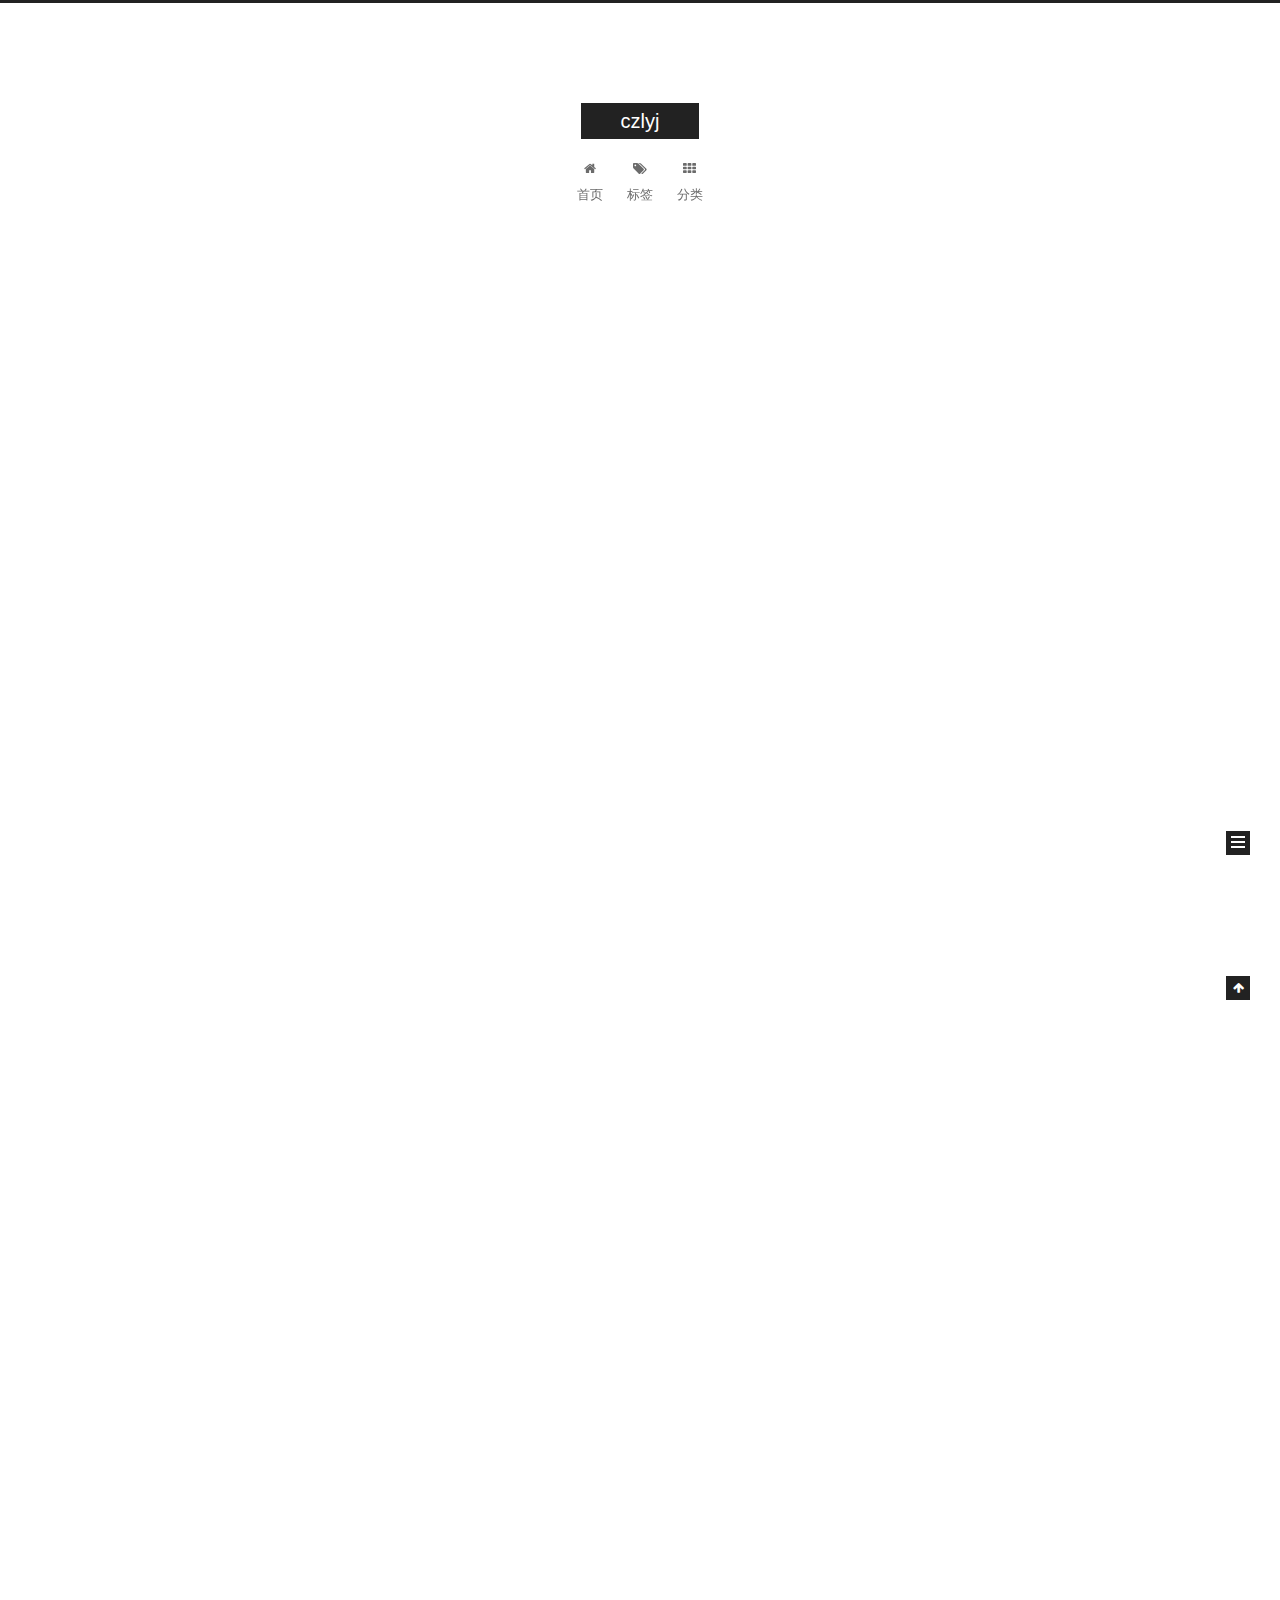
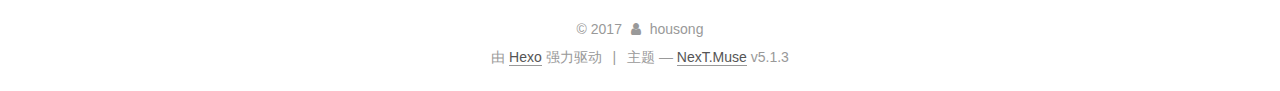
==== index.html @ 26281add "update" ====
<!DOCTYPE html>



  


<html class="theme-next muse use-motion" lang="zh-Hans">
<head>
  <meta charset="UTF-8"/>
<meta http-equiv="X-UA-Compatible" content="IE=edge" />
<meta name="viewport" content="width=device-width, initial-scale=1, maximum-scale=1"/>
<meta name="theme-color" content="#222">









<meta http-equiv="Cache-Control" content="no-transform" />
<meta http-equiv="Cache-Control" content="no-siteapp" />
















  
  
  <link href="/lib/fancybox/source/jquery.fancybox.css?v=2.1.5" rel="stylesheet" type="text/css" />







<link href="/lib/font-awesome/css/font-awesome.min.css?v=4.6.2" rel="stylesheet" type="text/css" />

<link href="/css/main.css?v=5.1.3" rel="stylesheet" type="text/css" />


  <link rel="apple-touch-icon" sizes="180x180" href="/images/apple-touch-icon-next.png?v=5.1.3">


  <link rel="icon" type="image/png" sizes="32x32" href="/images/favicon-32x32-next.png?v=5.1.3">


  <link rel="icon" type="image/png" sizes="16x16" href="/images/favicon-16x16-next.png?v=5.1.3">


  <link rel="mask-icon" href="/images/logo.svg?v=5.1.3" color="#222">





  <meta name="keywords" content="Hexo, NexT" />










<meta property="og:type" content="website">
<meta property="og:title" content="czlyj">
<meta property="og:url" content="http://yoursite.com/index.html">
<meta property="og:site_name" content="czlyj">
<meta property="og:locale" content="zh-Hans">
<meta name="twitter:card" content="summary">
<meta name="twitter:title" content="czlyj">



<script type="text/javascript" id="hexo.configurations">
  var NexT = window.NexT || {};
  var CONFIG = {
    root: '/',
    scheme: 'Muse',
    version: '5.1.3',
    sidebar: {"position":"left","display":"always","offset":12,"b2t":false,"scrollpercent":false,"onmobile":false},
    fancybox: true,
    tabs: true,
    motion: {"enable":true,"async":false,"transition":{"post_block":"fadeIn","post_header":"slideDownIn","post_body":"slideDownIn","coll_header":"slideLeftIn","sidebar":"slideUpIn"}},
    duoshuo: {
      userId: '0',
      author: '博主'
    },
    algolia: {
      applicationID: '',
      apiKey: '',
      indexName: '',
      hits: {"per_page":10},
      labels: {"input_placeholder":"Search for Posts","hits_empty":"We didn't find any results for the search: ${query}","hits_stats":"${hits} results found in ${time} ms"}
    }
  };
</script>



  <link rel="canonical" href="http://yoursite.com/"/>





  <title>czlyj</title>
  








</head>

<body itemscope itemtype="http://schema.org/WebPage" lang="zh-Hans">

  
  
    
  

  <div class="container sidebar-position-left 
  page-home">
    <div class="headband"></div>

    <header id="header" class="header" itemscope itemtype="http://schema.org/WPHeader">
      <div class="header-inner"><div class="site-brand-wrapper">
  <div class="site-meta ">
    

    <div class="custom-logo-site-title">
      <a href="/"  class="brand" rel="start">
        <span class="logo-line-before"><i></i></span>
        <span class="site-title">czlyj</span>
        <span class="logo-line-after"><i></i></span>
      </a>
    </div>
      
        <p class="site-subtitle"></p>
      
  </div>

  <div class="site-nav-toggle">
    <button>
      <span class="btn-bar"></span>
      <span class="btn-bar"></span>
      <span class="btn-bar"></span>
    </button>
  </div>
</div>

<nav class="site-nav">
  

  
    <ul id="menu" class="menu">
      
        
        <li class="menu-item menu-item-home">
          <a href="/" rel="section">
            
              <i class="menu-item-icon fa fa-fw fa-home"></i> <br />
            
            首页
          </a>
        </li>
      
        
        <li class="menu-item menu-item-tags">
          <a href="/tags/" rel="section">
            
              <i class="menu-item-icon fa fa-fw fa-tags"></i> <br />
            
            标签
          </a>
        </li>
      
        
        <li class="menu-item menu-item-categories">
          <a href="/categories/" rel="section">
            
              <i class="menu-item-icon fa fa-fw fa-th"></i> <br />
            
            分类
          </a>
        </li>
      

      
    </ul>
  

  
</nav>



 </div>
    </header>

    <main id="main" class="main">
      <div class="main-inner">
        <div class="content-wrap">
          <div id="content" class="content">
            
  <section id="posts" class="posts-expand">
    
      

  

  
  
  

  <article class="post post-type-normal" itemscope itemtype="http://schema.org/Article">
  
  
  
  <div class="post-block">
    <link itemprop="mainEntityOfPage" href="http://yoursite.com/2017/10/10/处女之作/">

    <span hidden itemprop="author" itemscope itemtype="http://schema.org/Person">
      <meta itemprop="name" content="housong">
      <meta itemprop="description" content="">
      <meta itemprop="image" content="http://img.taopic.com/uploads/allimg/120727/201995-120HG1030762.jpg">
    </span>

    <span hidden itemprop="publisher" itemscope itemtype="http://schema.org/Organization">
      <meta itemprop="name" content="czlyj">
    </span>

    
      <header class="post-header">

        
        
          <h1 class="post-title" itemprop="name headline">
                
                <a class="post-title-link" href="/2017/10/10/处女之作/" itemprop="url">处女之作</a></h1>
        

        <div class="post-meta">
          <span class="post-time">
            
              <span class="post-meta-item-icon">
                <i class="fa fa-calendar-o"></i>
              </span>
              
                <span class="post-meta-item-text">发表于</span>
              
              <time title="创建于" itemprop="dateCreated datePublished" datetime="2017-10-10T10:57:08+08:00">
                2017-10-10
              </time>
            

            

            
          </span>

          

          
            
          

          
          

          

          

          

        </div>
      </header>
    

    
    
    
    <div class="post-body" itemprop="articleBody">

      
      

      
        
          
            <p>*hello</p>

          
        
      
    </div>
    
    
    

    

    

    

    <footer class="post-footer">
      

      

      

      
      
        <div class="post-eof"></div>
      
    </footer>
  </div>
  
  
  
  </article>


    
      

  

  
  
  

  <article class="post post-type-normal" itemscope itemtype="http://schema.org/Article">
  
  
  
  <div class="post-block">
    <link itemprop="mainEntityOfPage" href="http://yoursite.com/2017/10/10/hello-world/">

    <span hidden itemprop="author" itemscope itemtype="http://schema.org/Person">
      <meta itemprop="name" content="housong">
      <meta itemprop="description" content="">
      <meta itemprop="image" content="http://img.taopic.com/uploads/allimg/120727/201995-120HG1030762.jpg">
    </span>

    <span hidden itemprop="publisher" itemscope itemtype="http://schema.org/Organization">
      <meta itemprop="name" content="czlyj">
    </span>

    
      <header class="post-header">

        
        
          <h1 class="post-title" itemprop="name headline">
                
                <a class="post-title-link" href="/2017/10/10/hello-world/" itemprop="url">Hello World</a></h1>
        

        <div class="post-meta">
          <span class="post-time">
            
              <span class="post-meta-item-icon">
                <i class="fa fa-calendar-o"></i>
              </span>
              
                <span class="post-meta-item-text">发表于</span>
              
              <time title="创建于" itemprop="dateCreated datePublished" datetime="2017-10-10T10:29:04+08:00">
                2017-10-10
              </time>
            

            

            
          </span>

          

          
            
          

          
          

          

          

          

        </div>
      </header>
    

    
    
    
    <div class="post-body" itemprop="articleBody">

      
      

      
        
          
            <p>Welcome to <a href="https://hexo.io/" target="_blank" rel="external">Hexo</a>! This is your very first post. Check <a href="https://hexo.io/docs/" target="_blank" rel="external">documentation</a> for more info. If you get any problems when using Hexo, you can find the answer in <a href="https://hexo.io/docs/troubleshooting.html" target="_blank" rel="external">troubleshooting</a> or you can ask me on <a href="https://github.com/hexojs/hexo/issues" target="_blank" rel="external">GitHub</a>.</p>
<h2 id="Quick-Start"><a href="#Quick-Start" class="headerlink" title="Quick Start"></a>Quick Start</h2><h3 id="Create-a-new-post"><a href="#Create-a-new-post" class="headerlink" title="Create a new post"></a>Create a new post</h3><figure class="highlight bash"><table><tr><td class="gutter"><pre><div class="line">1</div></pre></td><td class="code"><pre><div class="line">$ hexo new <span class="string">"My New Post"</span></div></pre></td></tr></table></figure>
<p>More info: <a href="https://hexo.io/docs/writing.html" target="_blank" rel="external">Writing</a></p>
<h3 id="Run-server"><a href="#Run-server" class="headerlink" title="Run server"></a>Run server</h3><figure class="highlight bash"><table><tr><td class="gutter"><pre><div class="line">1</div></pre></td><td class="code"><pre><div class="line">$ hexo server</div></pre></td></tr></table></figure>
<p>More info: <a href="https://hexo.io/docs/server.html" target="_blank" rel="external">Server</a></p>
<h3 id="Generate-static-files"><a href="#Generate-static-files" class="headerlink" title="Generate static files"></a>Generate static files</h3><figure class="highlight bash"><table><tr><td class="gutter"><pre><div class="line">1</div></pre></td><td class="code"><pre><div class="line">$ hexo generate</div></pre></td></tr></table></figure>
<p>More info: <a href="https://hexo.io/docs/generating.html" target="_blank" rel="external">Generating</a></p>
<h3 id="Deploy-to-remote-sites"><a href="#Deploy-to-remote-sites" class="headerlink" title="Deploy to remote sites"></a>Deploy to remote sites</h3><figure class="highlight bash"><table><tr><td class="gutter"><pre><div class="line">1</div></pre></td><td class="code"><pre><div class="line">$ hexo deploy</div></pre></td></tr></table></figure>
<p>More info: <a href="https://hexo.io/docs/deployment.html" target="_blank" rel="external">Deployment</a></p>

          
        
      
    </div>
    
    
    

    

    

    

    <footer class="post-footer">
      

      

      

      
      
        <div class="post-eof"></div>
      
    </footer>
  </div>
  
  
  
  </article>


    
  </section>

  


          </div>
          


          

        </div>
        
          
  
  <div class="sidebar-toggle">
    <div class="sidebar-toggle-line-wrap">
      <span class="sidebar-toggle-line sidebar-toggle-line-first"></span>
      <span class="sidebar-toggle-line sidebar-toggle-line-middle"></span>
      <span class="sidebar-toggle-line sidebar-toggle-line-last"></span>
    </div>
  </div>

  <aside id="sidebar" class="sidebar">
    
    <div class="sidebar-inner">

      

      

      <section class="site-overview-wrap sidebar-panel sidebar-panel-active">
        <div class="site-overview">
          <div class="site-author motion-element" itemprop="author" itemscope itemtype="http://schema.org/Person">
            
              <img class="site-author-image" itemprop="image"
                src="http://img.taopic.com/uploads/allimg/120727/201995-120HG1030762.jpg"
                alt="housong" />
            
              <p class="site-author-name" itemprop="name">housong</p>
              <p class="site-description motion-element" itemprop="description"></p>
          </div>

          <nav class="site-state motion-element">

            
              <div class="site-state-item site-state-posts">
              
                <a href="/archives">
              
                  <span class="site-state-item-count">2</span>
                  <span class="site-state-item-name">日志</span>
                </a>
              </div>
            

            

            

          </nav>

          

          <div class="links-of-author motion-element">
            
          </div>

          
          

          
          

          

        </div>
      </section>

      

      

    </div>
  </aside>


        
      </div>
    </main>

    <footer id="footer" class="footer">
      <div class="footer-inner">
        <div class="copyright">&copy; <span itemprop="copyrightYear">2017</span>
  <span class="with-love">
    <i class="fa fa-user"></i>
  </span>
  <span class="author" itemprop="copyrightHolder">housong</span>

  
</div>


  <div class="powered-by">由 <a class="theme-link" target="_blank" href="https://hexo.io">Hexo</a> 强力驱动</div>



  <span class="post-meta-divider">|</span>



  <div class="theme-info">主题 &mdash; <a class="theme-link" target="_blank" href="https://github.com/iissnan/hexo-theme-next">NexT.Muse</a> v5.1.3</div>




        







        
      </div>
    </footer>

    
      <div class="back-to-top">
        <i class="fa fa-arrow-up"></i>
        
      </div>
    

    

  </div>

  

<script type="text/javascript">
  if (Object.prototype.toString.call(window.Promise) !== '[object Function]') {
    window.Promise = null;
  }
</script>









  












  
  <script type="text/javascript" src="/lib/jquery/index.js?v=2.1.3"></script>

  
  <script type="text/javascript" src="/lib/fastclick/lib/fastclick.min.js?v=1.0.6"></script>

  
  <script type="text/javascript" src="/lib/jquery_lazyload/jquery.lazyload.js?v=1.9.7"></script>

  
  <script type="text/javascript" src="/lib/velocity/velocity.min.js?v=1.2.1"></script>

  
  <script type="text/javascript" src="/lib/velocity/velocity.ui.min.js?v=1.2.1"></script>

  
  <script type="text/javascript" src="/lib/fancybox/source/jquery.fancybox.pack.js?v=2.1.5"></script>


  


  <script type="text/javascript" src="/js/src/utils.js?v=5.1.3"></script>

  <script type="text/javascript" src="/js/src/motion.js?v=5.1.3"></script>



  
  

  

  


  <script type="text/javascript" src="/js/src/bootstrap.js?v=5.1.3"></script>



  


  




	





  





  












  





  

  

  
  

  

  

  

</body>
</html>
---- css/main.css ----
/* normalize.css v3.0.2 | MIT License | git.io/normalize */
html {
  font-family: sans-serif; /* 1 */
  -ms-text-size-adjust: 100%; /* 2 */
  -webkit-text-size-adjust: 100%; /* 2 */
}
body {
  margin: 0;
}
article,
aside,
details,
figcaption,
figure,
footer,
header,
hgroup,
main,
menu,
nav,
section,
summary {
  display: block;
}
audio,
canvas,
progress,
video {
  display: inline-block; /* 1 */
  vertical-align: baseline; /* 2 */
}
audio:not([controls]) {
  display: none;
  height: 0;
}
[hidden],
template {
  display: none;
}
a {
  background-color: transparent;
}
a:active,
a:hover {
  outline: 0;
}
abbr[title] {
  border-bottom: 1px dotted;
}
b,
strong {
  font-weight: bold;
}
dfn {
  font-style: italic;
}
h1 {
  font-size: 2em;
  margin: 0.67em 0;
}
mark {
  background: #ff0;
  color: #000;
}
small {
  font-size: 80%;
}
sub,
sup {
  font-size: 75%;
  line-height: 0;
  position: relative;
  vertical-align: baseline;
}
sup {
  top: -0.5em;
}
sub {
  bottom: -0.25em;
}
img {
  border: 0;
}
svg:not(:root) {
  overflow: hidden;
}
figure {
  margin: 1em 40px;
}
hr {
  -moz-box-sizing: content-box;
  box-sizing: content-box;
  height: 0;
}
pre {
  overflow: auto;
}
code,
kbd,
pre,
samp {
  font-family: monospace, monospace;
  font-size: 1em;
}
button,
input,
optgroup,
select,
textarea {
  color: inherit; /* 1 */
  font: inherit; /* 2 */
  margin: 0; /* 3 */
}
button {
  overflow: visible;
}
button,
select {
  text-transform: none;
}
button,
html input[type="button"],
input[type="reset"],
input[type="submit"] {
  -webkit-appearance: button; /* 2 */
  cursor: pointer; /* 3 */
}
button[disabled],
html input[disabled] {
  cursor: default;
}
button::-moz-focus-inner,
input::-moz-focus-inner {
  border: 0;
  padding: 0;
}
input {
  line-height: normal;
}
input[type="checkbox"],
input[type="radio"] {
  box-sizing: border-box; /* 1 */
  padding: 0; /* 2 */
}
input[type="number"]::-webkit-inner-spin-button,
input[type="number"]::-webkit-outer-spin-button {
  height: auto;
}
input[type="search"] {
  -webkit-appearance: textfield; /* 1 */
  -moz-box-sizing: content-box;
  -webkit-box-sizing: content-box; /* 2 */
  box-sizing: content-box;
}
input[type="search"]::-webkit-search-cancel-button,
input[type="search"]::-webkit-search-decoration {
  -webkit-appearance: none;
}
fieldset {
  border: 1px solid #c0c0c0;
  margin: 0 2px;
  padding: 0.35em 0.625em 0.75em;
}
legend {
  border: 0; /* 1 */
  padding: 0; /* 2 */
}
textarea {
  overflow: auto;
}
optgroup {
  font-weight: bold;
}
table {
  border-collapse: collapse;
  border-spacing: 0;
}
td,
th {
  padding: 0;
}
::selection {
  background: #262a30;
  color: #fff;
}
body {
  position: relative;
  font-family: 'Lato', "PingFang SC", "Microsoft YaHei", sans-serif;
  font-size: 14px;
  line-height: 2;
  color: #555;
  background: #fff;
}
@media (max-width: 767px) {
  body {
    padding-right: 0 !important;
  }
}
@media (min-width: 768px) and (max-width: 991px) {
  body {
    padding-right: 0 !important;
  }
}
@media (min-width: 1600px) {
  body {
    font-size: 16px;
  }
}
h1,
h2,
h3,
h4,
h5,
h6 {
  margin: 0;
  padding: 0;
  font-weight: bold;
  line-height: 1.5;
  font-family: 'Lato', "PingFang SC", "Microsoft YaHei", sans-serif;
}
h2,
h3,
h4,
h5,
h6 {
  margin: 20px 0 15px;
}
h1 {
  font-size: 22px;
}
@media (max-width: 767px) {
  h1 {
    font-size: 18px;
  }
}
h2 {
  font-size: 20px;
}
@media (max-width: 767px) {
  h2 {
    font-size: 16px;
  }
}
h3 {
  font-size: 18px;
}
@media (max-width: 767px) {
  h3 {
    font-size: 14px;
  }
}
h4 {
  font-size: 16px;
}
@media (max-width: 767px) {
  h4 {
    font-size: 12px;
  }
}
h5 {
  font-size: 14px;
}
@media (max-width: 767px) {
  h5 {
    font-size: 10px;
  }
}
h6 {
  font-size: 12px;
}
@media (max-width: 767px) {
  h6 {
    font-size: 8px;
  }
}
p {
  margin: 0 0 20px 0;
}
a {
  color: #555;
  text-decoration: none;
  outline: none;
  border-bottom: 1px solid #999;
  word-wrap: break-word;
}
a:hover {
  color: #222;
  border-bottom-color: #222;
}
blockquote {
  margin: 0;
  padding: 0;
}
img {
  display: block;
  margin: auto;
  max-width: 100%;
  height: auto;
}
hr {
  margin: 40px 0;
  height: 3px;
  border: none;
  background-color: #ddd;
  background-image: repeating-linear-gradient(-45deg, #fff, #fff 4px, transparent 4px, transparent 8px);
}
blockquote {
  padding: 0 15px;
  color: #666;
  border-left: 4px solid #ddd;
}
blockquote cite::before {
  content: "-";
  padding: 0 5px;
}
dt {
  font-weight: 700;
}
dd {
  margin: 0;
  padding: 0;
}
kbd {
  border: 1px solid #ccc;
  border-radius: 0.2em;
  box-shadow: 0.1em 0.1em 0.2em rgba(0,0,0,0.1);
  background-color: #f9f9f9;
  font-family: inherit;
  background-image: -webkit-linear-gradient(top, #eee, #fff, #eee);
  padding: 0.1em 0.3em;
  white-space: nowrap;
}
.text-left {
  text-align: left;
}
.text-center {
  text-align: center;
}
.text-right {
  text-align: right;
}
.text-justify {
  text-align: justify;
}
.text-nowrap {
  white-space: nowrap;
}
.text-lowercase {
  text-transform: lowercase;
}
.text-uppercase {
  text-transform: uppercase;
}
.text-capitalize {
  text-transform: capitalize;
}
.center-block {
  display: block;
  margin-left: auto;
  margin-right: auto;
}
.clearfix:before,
.clearfix:after {
  content: " ";
  display: table;
}
.clearfix:after {
  clear: both;
}
.pullquote {
  width: 45%;
}
.pullquote.left {
  float: left;
  margin-left: 5px;
  margin-right: 10px;
}
.pullquote.right {
  float: right;
  margin-left: 10px;
  margin-right: 5px;
}
.affix.affix.affix {
  position: fixed;
}
.translation {
  margin-top: -20px;
  font-size: 14px;
  color: #999;
}
.scrollbar-measure {
  width: 100px;
  height: 100px;
  overflow: scroll;
  position: absolute;
  top: -9999px;
}
.use-motion .motion-element {
  opacity: 0;
}
table {
  margin: 20px 0;
  width: 100%;
  border-collapse: collapse;
  border-spacing: 0;
  border: 1px solid #ddd;
  font-size: 14px;
  table-layout: fixed;
  word-wrap: break-all;
}
table>tbody>tr:nth-of-type(odd) {
  background-color: #f9f9f9;
}
table>tbody>tr:hover {
  background-color: #f5f5f5;
}
caption,
th,
td {
  padding: 8px;
  text-align: left;
  vertical-align: middle;
  font-weight: normal;
}
th,
td {
  border-bottom: 3px solid #ddd;
  border-right: 1px solid #eee;
}
th {
  padding-bottom: 10px;
  font-weight: 700;
}
td {
  border-bottom-width: 1px;
}
html,
body {
  height: 100%;
}
.container {
  position: relative;
  min-height: 100%;
}
.header-inner {
  margin: 0 auto;
  padding: 100px 0 70px;
  width: 700px;
}
@media (min-width: 1600px) {
  .container .header-inner {
    width: 900px;
  }
}
.main {
  padding-bottom: 150px;
}
.main-inner {
  margin: 0 auto;
  width: 700px;
}
@media (min-width: 1600px) {
  .container .main-inner {
    width: 900px;
  }
}
.footer {
  position: absolute;
  left: 0;
  bottom: 0;
  width: 100%;
  min-height: 50px;
}
.footer-inner {
  box-sizing: border-box;
  margin: 20px auto;
  width: 700px;
}
@media (min-width: 1600px) {
  .container .footer-inner {
    width: 900px;
  }
}
pre,
.highlight {
  overflow: auto;
  margin: 20px 0;
  padding: 0;
  font-size: 13px;
  color: #4d4d4c;
  background: #f7f7f7;
  line-height: 1.6;
}
pre,
code {
  font-family: consolas, Menlo, "PingFang SC", "Microsoft YaHei", monospace;
}
code {
  padding: 2px 4px;
  word-wrap: break-word;
  color: #555;
  background: #eee;
  border-radius: 3px;
  font-size: 13px;
}
pre {
  padding: 10px;
}
pre code {
  padding: 0;
  color: #4d4d4c;
  background: none;
  text-shadow: none;
}
.highlight {
  border-radius: 1px;
}
.highlight pre {
  border: none;
  margin: 0;
  padding: 10px 0;
}
.highlight table {
  margin: 0;
  width: auto;
  border: none;
}
.highlight td {
  border: none;
  padding: 0;
}
.highlight figcaption {
  font-size: 1em;
  color: #4d4d4c;
  line-height: 1em;
  margin-bottom: 1em;
}
.highlight figcaption:before,
.highlight figcaption:after {
  content: " ";
  display: table;
}
.highlight figcaption:after {
  clear: both;
}
.highlight figcaption a {
  float: right;
  color: #4d4d4c;
}
.highlight figcaption a:hover {
  border-bottom-color: #4d4d4c;
}
.highlight .gutter pre {
  padding-left: 10px;
  padding-right: 10px;
  color: #869194;
  text-align: right;
  background-color: #eff2f3;
}
.highlight .code pre {
  width: 100%;
  padding-left: 10px;
  padding-right: 10px;
  background-color: #f7f7f7;
}
.highlight .line {
  height: 20px;
}
.gutter {
  -webkit-user-select: none;
  -moz-user-select: none;
  -ms-user-select: none;
  user-select: none;
}
.gist table {
  width: auto;
}
.gist table td {
  border: none;
}
pre .deletion {
  background: #fdd;
}
pre .addition {
  background: #dfd;
}
pre .meta {
  color: #8959a8;
}
pre .comment {
  color: #8e908c;
}
pre .variable,
pre .attribute,
pre .tag,
pre .regexp,
pre .ruby .constant,
pre .xml .tag .title,
pre .xml .pi,
pre .xml .doctype,
pre .html .doctype,
pre .css .id,
pre .css .class,
pre .css .pseudo {
  color: #c82829;
}
pre .number,
pre .preprocessor,
pre .built_in,
pre .literal,
pre .params,
pre .constant,
pre .command {
  color: #f5871f;
}
pre .ruby .class .title,
pre .css .rules .attribute,
pre .string,
pre .value,
pre .inheritance,
pre .header,
pre .ruby .symbol,
pre .xml .cdata,
pre .special,
pre .number,
pre .formula {
  color: #718c00;
}
pre .title,
pre .css .hexcolor {
  color: #3e999f;
}
pre .function,
pre .python .decorator,
pre .python .title,
pre .ruby .function .title,
pre .ruby .title .keyword,
pre .perl .sub,
pre .javascript .title,
pre .coffeescript .title {
  color: #4271ae;
}
pre .keyword,
pre .javascript .function {
  color: #8959a8;
}
.full-image.full-image.full-image {
  border: none;
  max-width: 100%;
  width: auto;
  margin: 20px auto;
}
@media (min-width: 992px) {
  .full-image.full-image.full-image {
    max-width: none;
    width: 110%;
    margin: 25px -5%;
  }
}
.blockquote-center,
.page-home .post-type-quote blockquote,
.page-post-detail .post-type-quote blockquote {
  position: relative;
  margin: 40px 0;
  padding: 0;
  border-left: none;
  text-align: center;
}
.blockquote-center::before,
.page-home .post-type-quote blockquote::before,
.page-post-detail .post-type-quote blockquote::before,
.blockquote-center::after,
.page-home .post-type-quote blockquote::after,
.page-post-detail .post-type-quote blockquote::after {
  position: absolute;
  content: ' ';
  display: block;
  width: 100%;
  height: 24px;
  opacity: 0.2;
  background-repeat: no-repeat;
  background-position: 0 -6px;
  background-size: 22px 22px;
}
.blockquote-center::before,
.page-home .post-type-quote blockquote::before,
.page-post-detail .post-type-quote blockquote::before {
  top: -20px;
  background-image: url("../images/quote-l.svg");
  border-top: 1px solid #ccc;
}
.blockquote-center::after,
.page-home .post-type-quote blockquote::after,
.page-post-detail .post-type-quote blockquote::after {
  bottom: -20px;
  background-image: url("../images/quote-r.svg");
  border-bottom: 1px solid #ccc;
  background-position: 100% 8px;
}
.blockquote-center p,
.page-home .post-type-quote blockquote p,
.page-post-detail .post-type-quote blockquote p,
.blockquote-center div,
.page-home .post-type-quote blockquote div,
.page-post-detail .post-type-quote blockquote div {
  text-align: center;
}
.post .post-body .group-picture img {
  box-sizing: border-box;
  padding: 0 3px;
  border: none;
}
.post .group-picture-row {
  overflow: hidden;
  margin-top: 6px;
}
.post .group-picture-row:first-child {
  margin-top: 0;
}
.post .group-picture-column {
  float: left;
}
.page-post-detail .post-body .group-picture-column {
  float: none;
  margin-top: 10px;
  width: auto !important;
}
.page-post-detail .post-body .group-picture-column img {
  margin: 0 auto;
}
.page-archive .group-picture-container {
  overflow: hidden;
}
.page-archive .group-picture-row {
  float: left;
}
.page-archive .group-picture-row:first-child {
  margin-top: 6px;
}
.page-archive .group-picture-column {
  max-width: 150px;
  max-height: 150px;
}
.post-body .note {
  position: relative;
  padding: 15px;
  margin-bottom: 20px;
  border: 1px solid #eee;
  border-left-width: 5px;
  border-radius: 3px;
}
.post-body .note h2,
.post-body .note h3,
.post-body .note h4,
.post-body .note h5,
.post-body .note h6 {
  margin-top: 0;
  margin-bottom: 0;
  border-bottom: initial;
  padding-top: 0 !important;
}
.post-body .note p:first-child,
.post-body .note ul:first-child,
.post-body .note ol:first-child,
.post-body .note table:first-child,
.post-body .note pre:first-child,
.post-body .note blockquote:first-child {
  margin-top: 0;
}
.post-body .note p:last-child,
.post-body .note ul:last-child,
.post-body .note ol:last-child,
.post-body .note table:last-child,
.post-body .note pre:last-child,
.post-body .note blockquote:last-child {
  margin-bottom: 0;
}
.post-body .note.default {
  border-left-color: #777;
}
.post-body .note.default h2,
.post-body .note.default h3,
.post-body .note.default h4,
.post-body .note.default h5,
.post-body .note.default h6 {
  color: #777;
}
.post-body .note.primary {
  border-left-color: #6f42c1;
}
.post-body .note.primary h2,
.post-body .note.primary h3,
.post-body .note.primary h4,
.post-body .note.primary h5,
.post-body .note.primary h6 {
  color: #6f42c1;
}
.post-body .note.info {
  border-left-color: #428bca;
}
.post-body .note.info h2,
.post-body .note.info h3,
.post-body .note.info h4,
.post-body .note.info h5,
.post-body .note.info h6 {
  color: #428bca;
}
.post-body .note.success {
  border-left-color: #5cb85c;
}
.post-body .note.success h2,
.post-body .note.success h3,
.post-body .note.success h4,
.post-body .note.success h5,
.post-body .note.success h6 {
  color: #5cb85c;
}
.post-body .note.warning {
  border-left-color: #f0ad4e;
}
.post-body .note.warning h2,
.post-body .note.warning h3,
.post-body .note.warning h4,
.post-body .note.warning h5,
.post-body .note.warning h6 {
  color: #f0ad4e;
}
.post-body .note.danger {
  border-left-color: #d9534f;
}
.post-body .note.danger h2,
.post-body .note.danger h3,
.post-body .note.danger h4,
.post-body .note.danger h5,
.post-body .note.danger h6 {
  color: #d9534f;
}
.post-body .label {
  display: inline;
  padding: 0 2px;
  white-space: nowrap;
}
.post-body .label.default {
  background-color: #f0f0f0;
}
.post-body .label.primary {
  background-color: #efe6f7;
}
.post-body .label.info {
  background-color: #e5f2f8;
}
.post-body .label.success {
  background-color: #e7f4e9;
}
.post-body .label.warning {
  background-color: #fcf6e1;
}
.post-body .label.danger {
  background-color: #fae8eb;
}
.post-body .tabs {
  position: relative;
  display: block;
  margin-bottom: 20px;
  padding-top: 10px;
}
.post-body .tabs ul.nav-tabs {
  margin: 0;
  padding: 0;
  display: flex;
  margin-bottom: -1px;
}
@media (max-width: 413px) {
  .post-body .tabs ul.nav-tabs {
    display: block;
    margin-bottom: 5px;
  }
}
.post-body .tabs ul.nav-tabs li.tab {
  list-style-type: none !important;
  margin: 0 0.25em 0 0;
  border-top: 3px solid transparent;
  border-left: 1px solid transparent;
  border-right: 1px solid transparent;
}
@media (max-width: 413px) {
  .post-body .tabs ul.nav-tabs li.tab {
    margin: initial;
    border-top: 1px solid transparent;
    border-left: 3px solid transparent;
    border-right: 1px solid transparent;
    border-bottom: 1px solid transparent;
  }
}
.post-body .tabs ul.nav-tabs li.tab a {
  outline: 0;
  border-bottom: initial;
  display: block;
  line-height: 1.8em;
  padding: 0.25em 0.75em;
  transition-duration: 0.2s;
  transition-timing-function: ease-out;
  transition-delay: 0s;
}
.post-body .tabs ul.nav-tabs li.tab a i {
  width: 1.285714285714286em;
}
.post-body .tabs ul.nav-tabs li.tab.active {
  border-top: 3px solid #fc6423;
  border-left: 1px solid #ddd;
  border-right: 1px solid #ddd;
  background-color: #fff;
}
@media (max-width: 413px) {
  .post-body .tabs ul.nav-tabs li.tab.active {
    border-top: 1px solid #ddd;
    border-left: 3px solid #fc6423;
    border-right: 1px solid #ddd;
    border-bottom: 1px solid #ddd;
  }
}
.post-body .tabs ul.nav-tabs li.tab.active a {
  cursor: default;
  color: #555;
}
.post-body .tabs .tab-content {
  background-color: #fff;
}
.post-body .tabs .tab-content .tab-pane {
  border: 1px solid #ddd;
  padding: 20px 20px 0 20px;
}
.post-body .tabs .tab-content .tab-pane:not(.active) {
  display: none !important;
}
.post-body .tabs .tab-content .tab-pane.active {
  display: block !important;
}
.btn {
  display: inline-block;
  padding: 0 20px;
  font-size: 14px;
  color: #fff;
  background: #222;
  border: 2px solid #222;
  text-decoration: none;
  border-radius: 0;
  transition-property: background-color;
  transition-duration: 0.2s;
  transition-timing-function: ease-in-out;
  transition-delay: 0s;
  line-height: 2;
}
.btn:hover {
  border-color: #222;
  color: #222;
  background: #fff;
}
.btn +.btn {
  margin: 0 0 8px 8px;
}
.btn .fa-fw {
  width: 1.285714285714286em;
  text-align: left;
}
.btn-bar {
  display: block;
  width: 22px;
  height: 2px;
  background: #555;
  border-radius: 1px;
}
.btn-bar+.btn-bar {
  margin-top: 4px;
}
.pagination {
  margin: 120px 0 40px;
  text-align: center;
  border-top: 1px solid #eee;
}
.page-number-basic,
.pagination .prev,
.pagination .next,
.pagination .page-number,
.pagination .space {
  display: inline-block;
  position: relative;
  top: -1px;
  margin: 0 10px;
  padding: 0 11px;
}
@media (max-width: 767px) {
  .page-number-basic,
  .pagination .prev,
  .pagination .next,
  .pagination .page-number,
  .pagination .space {
    margin: 0 5px;
  }
}
.pagination .prev,
.pagination .next,
.pagination .page-number {
  border-bottom: 0;
  border-top: 1px solid #eee;
  transition-property: border-color;
  transition-duration: 0.2s;
  transition-timing-function: ease-in-out;
  transition-delay: 0s;
}
.pagination .prev:hover,
.pagination .next:hover,
.pagination .page-number:hover {
  border-top-color: #222;
}
.pagination .space {
  padding: 0;
  margin: 0;
}
.pagination .prev {
  margin-left: 0;
}
.pagination .next {
  margin-right: 0;
}
.pagination .page-number.current {
  color: #fff;
  background: #ccc;
  border-top-color: #ccc;
}
@media (max-width: 767px) {
  .pagination {
    border-top: none;
  }
  .pagination .prev,
  .pagination .next,
  .pagination .page-number {
    margin-bottom: 10px;
    border-top: 0;
    border-bottom: 1px solid #eee;
    padding: 0 10px;
  }
  .pagination .prev:hover,
  .pagination .next:hover,
  .pagination .page-number:hover {
    border-bottom-color: #222;
  }
}
.comments {
  margin: 60px 20px 0;
}
.tag-cloud {
  text-align: center;
}
.tag-cloud a {
  display: inline-block;
  margin: 10px;
}
.back-to-top {
  box-sizing: border-box;
  position: fixed;
  bottom: -100px;
  right: 30px;
  z-index: 1050;
  padding: 0 6px;
  width: 24px;
  background: #222;
  font-size: 12px;
  opacity: 1;
  color: #fff;
  cursor: pointer;
  text-align: center;
  -webkit-transform: translateZ(0);
  transition-property: bottom;
  transition-duration: 0.2s;
  transition-timing-function: ease-in-out;
  transition-delay: 0s;
}
@media (min-width: 768px) and (max-width: 991px) {
  .back-to-top {
    display: none !important;
  }
}
@media (max-width: 767px) {
  .back-to-top {
    display: none !important;
  }
}
.back-to-top.back-to-top-on {
  bottom: 19px;
}
.header {
  background: transparent;
}
.header-inner {
  position: relative;
}
.headband {
  height: 3px;
  background: #222;
}
.site-meta {
  margin: 0;
  text-align: center;
}
@media (max-width: 767px) {
  .site-meta {
    text-align: center;
  }
}
.brand {
  position: relative;
  display: inline-block;
  padding: 0 40px;
  color: #fff;
  background: #222;
  border-bottom: none;
}
.brand:hover {
  color: #fff;
}
.logo {
  display: inline-block;
  margin-right: 5px;
  line-height: 36px;
  vertical-align: top;
}
.site-title {
  display: inline-block;
  vertical-align: top;
  line-height: 36px;
  font-size: 20px;
  font-weight: normal;
  font-family: 'Lato', "PingFang SC", "Microsoft YaHei", sans-serif;
}
.site-subtitle {
  margin-top: 10px;
  font-size: 13px;
  color: #999;
}
.use-motion .brand {
  opacity: 0;
}
.use-motion .logo,
.use-motion .site-title,
.use-motion .site-subtitle {
  opacity: 0;
  position: relative;
  top: -10px;
}
.site-nav-toggle {
  display: none;
  position: absolute;
  top: 10px;
  left: 10px;
}
@media (max-width: 767px) {
  .site-nav-toggle {
    display: block;
  }
}
.site-nav-toggle button {
  margin-top: 2px;
  padding: 9px 10px;
  background: transparent;
  border: none;
}
@media (max-width: 767px) {
  .site-nav {
    display: none;
    margin: 0 -10px;
    padding: 0 10px;
    clear: both;
    border-top: 1px solid #ddd;
  }
}
@media (min-width: 768px) and (max-width: 991px) {
  .site-nav {
    display: block !important;
  }
}
@media (min-width: 992px) {
  .site-nav {
    display: block !important;
  }
}
.menu {
  margin-top: 20px;
  padding-left: 0;
  text-align: center;
}
.menu .menu-item {
  display: inline-block;
  margin: 0 10px;
  list-style: none;
}
@media screen and (max-width: 767px) {
  .menu .menu-item {
    margin-top: 10px;
  }
}
.menu .menu-item a {
  display: block;
  font-size: 13px;
  line-height: inherit;
  border-bottom: 1px solid transparent;
  transition-property: border-color;
  transition-duration: 0.2s;
  transition-timing-function: ease-in-out;
  transition-delay: 0s;
}
.menu .menu-item a:hover {
  border-bottom-color: #222;
}
.menu .menu-item .fa {
  margin-right: 5px;
}
.use-motion .menu-item {
  opacity: 0;
}
.post-body {
  font-family: 'Lato', "PingFang SC", "Microsoft YaHei", sans-serif;
}
@media (max-width: 767px) {
  .post-body {
    word-break: break-word;
  }
}
.post-body .fancybox img {
  display: block !important;
  margin: 0 auto;
  cursor: pointer;
  cursor: zoom-in;
  cursor: -webkit-zoom-in;
}
.post-body .image-caption,
.post-body .figure .caption {
  margin: -20px auto 15px;
  text-align: center;
  font-size: 14px;
  color: #999;
  font-weight: bold;
  line-height: 1;
}
.post-sticky-flag {
  display: inline-block;
  font-size: 16px;
  -ms-transform: rotate(30deg);
  -webkit-transform: rotate(30deg);
  -moz-transform: rotate(30deg);
  -ms-transform: rotate(30deg);
  -o-transform: rotate(30deg);
  transform: rotate(30deg);
}
.use-motion .post-block,
.use-motion .pagination,
.use-motion .comments {
  opacity: 0;
}
.use-motion .post-header {
  opacity: 0;
}
.use-motion .post-body {
  opacity: 0;
}
.use-motion .collection-title {
  opacity: 0;
}
.posts-expand {
  padding-top: 40px;
}
@media (max-width: 767px) {
  .posts-expand {
    margin: 0 20px;
  }
  .post-body pre .gutter pre {
    padding-right: 10px;
  }
  .post-body .highlight {
    margin-left: 0px;
    margin-right: 0px;
    padding: 0;
  }
  .post-body .highlight .gutter pre {
    padding-right: 10px;
  }
}
@media (min-width: 992px) {
  .posts-expand .post-body {
    text-align: justify;
  }
}
.posts-expand .post-body h2,
.posts-expand .post-body h3,
.posts-expand .post-body h4,
.posts-expand .post-body h5,
.posts-expand .post-body h6 {
  padding-top: 10px;
}
.posts-expand .post-body h2 .header-anchor,
.posts-expand .post-body h3 .header-anchor,
.posts-expand .post-body h4 .header-anchor,
.posts-expand .post-body h5 .header-anchor,
.posts-expand .post-body h6 .header-anchor {
  float: right;
  margin-left: 10px;
  color: #ccc;
  border-bottom-style: none;
  visibility: hidden;
}
.posts-expand .post-body h2 .header-anchor:hover,
.posts-expand .post-body h3 .header-anchor:hover,
.posts-expand .post-body h4 .header-anchor:hover,
.posts-expand .post-body h5 .header-anchor:hover,
.posts-expand .post-body h6 .header-anchor:hover {
  color: inherit;
}
.posts-expand .post-body h2:hover .header-anchor,
.posts-expand .post-body h3:hover .header-anchor,
.posts-expand .post-body h4:hover .header-anchor,
.posts-expand .post-body h5:hover .header-anchor,
.posts-expand .post-body h6:hover .header-anchor {
  visibility: visible;
}
.posts-expand .post-body ul li {
  list-style: circle;
}
.posts-expand .post-body img {
  box-sizing: border-box;
  margin: auto;
  padding: 3px;
  border: 1px solid #ddd;
}
.posts-expand .post-body .fancybox img {
  margin: 0 auto 25px;
}
@media (max-width: 767px) {
  .posts-collapse {
    margin: 0 20px;
  }
  .posts-collapse .post-title,
  .posts-collapse .post-meta {
    display: block;
    width: auto;
    text-align: left;
  }
}
.posts-collapse {
  position: relative;
  z-index: 1010;
  margin-left: 55px;
}
.posts-collapse::after {
  content: " ";
  position: absolute;
  top: 20px;
  left: 0;
  margin-left: -2px;
  width: 4px;
  height: 100%;
  background: #f5f5f5;
  z-index: -1;
}
@media (max-width: 767px) {
  .posts-collapse {
    margin: 0 20px;
  }
}
.posts-collapse .collection-title {
  position: relative;
  margin: 60px 0;
}
.posts-collapse .collection-title h1,
.posts-collapse .collection-title h2 {
  margin-left: 20px;
}
.posts-collapse .collection-title small {
  color: #bbb;
  margin-left: 5px;
}
.posts-collapse .collection-title::before {
  content: " ";
  position: absolute;
  left: 0;
  top: 50%;
  margin-left: -4px;
  margin-top: -4px;
  width: 8px;
  height: 8px;
  background: #bbb;
  border-radius: 50%;
}
.posts-collapse .post {
  margin: 30px 0;
}
.posts-collapse .post-header {
  position: relative;
  transition-duration: 0.2s;
  transition-timing-function: ease-in-out;
  transition-delay: 0s;
  transition-property: border;
  border-bottom: 1px dashed #ccc;
}
.posts-collapse .post-header::before {
  content: " ";
  position: absolute;
  left: 0;
  top: 12px;
  width: 6px;
  height: 6px;
  margin-left: -4px;
  background: #bbb;
  border-radius: 50%;
  border: 1px solid #fff;
  transition-duration: 0.2s;
  transition-timing-function: ease-in-out;
  transition-delay: 0s;
  transition-property: background;
}
.posts-collapse .post-header:hover {
  border-bottom-color: #666;
}
.posts-collapse .post-header:hover::before {
  background: #222;
}
.posts-collapse .post-meta {
  position: absolute;
  font-size: 12px;
  left: 20px;
  top: 5px;
}
.posts-collapse .post-comments-count {
  display: none;
}
.posts-collapse .post-title {
  margin-left: 60px;
  font-size: 16px;
  font-weight: normal;
  line-height: inherit;
}
.posts-collapse .post-title::after {
  margin-left: 3px;
  opacity: 0.6;
}
.posts-collapse .post-title a {
  color: #666;
  border-bottom: none;
}
.page-home .post-type-quote .post-header,
.page-post-detail .post-type-quote .post-header,
.page-home .post-type-quote .post-tags,
.page-post-detail .post-type-quote .post-tags {
  display: none;
}
.posts-expand .post-title {
  text-align: center;
  word-break: break-word;
  font-weight: 400;
}
.posts-expand .post-title-link {
  display: inline-block;
  position: relative;
  color: #555;
  border-bottom: none;
  line-height: 1.2;
  vertical-align: top;
}
.posts-expand .post-title-link::before {
  content: "";
  position: absolute;
  width: 100%;
  height: 2px;
  bottom: 0;
  left: 0;
  background-color: #000;
  visibility: hidden;
  -webkit-transform: scaleX(0);
  -moz-transform: scaleX(0);
  -ms-transform: scaleX(0);
  -o-transform: scaleX(0);
  transform: scaleX(0);
  transition-duration: 0.2s;
  transition-timing-function: ease-in-out;
  transition-delay: 0s;
}
.posts-expand .post-title-link:hover::before {
  visibility: visible;
  -webkit-transform: scaleX(1);
  -moz-transform: scaleX(1);
  -ms-transform: scaleX(1);
  -o-transform: scaleX(1);
  transform: scaleX(1);
}
.posts-expand .post-title-link .fa {
  font-size: 16px;
}
.posts-expand .post-meta {
  margin: 3px 0 60px 0;
  color: #999;
  font-family: 'Lato', "PingFang SC", "Microsoft YaHei", sans-serif;
  font-size: 12px;
  text-align: center;
}
.posts-expand .post-meta .post-category-list {
  display: inline-block;
  margin: 0;
  padding: 3px;
}
.posts-expand .post-meta .post-category-list-link {
  color: #999;
}
.posts-expand .post-meta .post-description {
  font-size: 14px;
  margin-top: 2px;
}
.post-meta-divider {
  margin: 0 0.5em;
}
.post-meta-item-icon {
  margin-right: 3px;
}
@media (min-width: 768px) and (max-width: 991px) {
  .post-meta-item-icon {
    display: inline-block;
  }
}
@media (max-width: 767px) {
  .post-meta-item-icon {
    display: inline-block;
  }
}
@media (min-width: 768px) and (max-width: 991px) {
  .post-meta-item-text {
    display: none;
  }
}
@media (max-width: 767px) {
  .post-meta-item-text {
    display: none;
  }
}
@media (max-width: 767px) {
  .posts-expand .post-comments-count {
    display: none;
  }
}
.post-button {
  margin-top: 40px;
}
.posts-expand .post-tags {
  margin-top: 40px;
  text-align: center;
}
.posts-expand .post-tags a {
  display: inline-block;
  margin-right: 10px;
  font-size: 13px;
}
.post-nav {
  display: table;
  margin-top: 15px;
  width: 100%;
  border-top: 1px solid #eee;
}
.post-nav-divider {
  display: table-cell;
  width: 10%;
}
.post-nav-item {
  display: table-cell;
  padding: 10px 0 0 0;
  width: 45%;
  vertical-align: top;
}
.post-nav-item a {
  position: relative;
  display: block;
  line-height: 25px;
  font-size: 14px;
  color: #555;
  border-bottom: none;
}
.post-nav-item a:hover {
  color: #222;
  border-bottom: none;
}
.post-nav-item a:active {
  top: 2px;
}
.post-nav-item .fa {
  position: absolute;
  top: 8px;
  left: 0;
  font-size: 12px;
}
.post-nav-next a {
  padding-left: 15px;
}
.post-nav-prev {
  text-align: right;
}
.post-nav-prev a {
  padding-right: 15px;
}
.post-nav-prev .fa {
  right: 0;
  left: auto;
}
.posts-expand .post-eof {
  display: block;
  margin: 80px auto 60px;
  width: 8%;
  height: 1px;
  background: #ccc;
  text-align: center;
}
.post:last-child .post-eof.post-eof.post-eof {
  display: none;
}
.post-gallery {
  display: table;
  table-layout: fixed;
  width: 100%;
  border-collapse: separate;
}
.post-gallery-row {
  display: table-row;
}
.post-gallery .post-gallery-img {
  display: table-cell;
  text-align: center;
  vertical-align: middle;
  border: none;
}
.post-gallery .post-gallery-img img {
  max-width: 100%;
  max-height: 100%;
  border: none;
}
.fancybox-close,
.fancybox-close:hover {
  border: none;
}
.rtl.post-body p,
.rtl.post-body a,
.rtl.post-body h1,
.rtl.post-body h2,
.rtl.post-body h3,
.rtl.post-body h4,
.rtl.post-body h5,
.rtl.post-body h6,
.rtl.post-body li,
.rtl.post-body ul,
.rtl.post-body ol {
  direction: rtl;
  font-family: UKIJ Ekran;
}
.rtl.post-title {
  font-family: UKIJ Ekran;
}
.sidebar {
  position: fixed;
  right: 0;
  top: 0;
  bottom: 0;
  width: 0;
  z-index: 1040;
  box-shadow: inset 0 2px 6px #000;
  background: #222;
  -webkit-transform: translateZ(0);
}
.sidebar a {
  color: #999;
  border-bottom-color: #555;
}
.sidebar a:hover {
  color: #eee;
}
@media (min-width: 768px) and (max-width: 991px) {
  .sidebar {
    display: none !important;
  }
}
@media (max-width: 767px) {
  .sidebar {
    display: none !important;
  }
}
.sidebar-inner {
  position: relative;
  padding: 20px 10px;
  color: #999;
  text-align: center;
}
.site-overview-wrap {
  overflow: hidden;
}
.site-overview {
  overflow-y: auto;
  overflow-x: hidden;
}
.sidebar-toggle {
  position: fixed;
  right: 30px;
  bottom: 45px;
  width: 14px;
  height: 14px;
  padding: 5px;
  background: #222;
  line-height: 0;
  z-index: 1050;
  cursor: pointer;
  -webkit-transform: translateZ(0);
}
@media (min-width: 768px) and (max-width: 991px) {
  .sidebar-toggle {
    display: none !important;
  }
}
@media (max-width: 767px) {
  .sidebar-toggle {
    display: none !important;
  }
}
.sidebar-toggle-line {
  position: relative;
  display: inline-block;
  vertical-align: top;
  height: 2px;
  width: 100%;
  background: #fff;
  margin-top: 3px;
}
.sidebar-toggle-line:first-child {
  margin-top: 0;
}
.site-author-image {
  display: block;
  margin: 0 auto;
  padding: 2px;
  max-width: 96px;
  height: auto;
  border: 2px solid #333;
}
.site-author-name {
  margin: 5px 0 0;
  text-align: center;
  color: #f5f5f5;
  font-weight: normal;
}
.site-description {
  margin-top: 5px;
  text-align: center;
  font-size: 14px;
  color: #999;
}
.site-state {
  overflow: hidden;
  line-height: 1.4;
  white-space: nowrap;
  text-align: center;
}
.site-state-item {
  display: inline-block;
  padding: 0 15px;
  border-left: 1px solid #333;
}
.site-state-item:first-child {
  border-left: none;
}
.site-state-item a {
  border-bottom: none;
}
.site-state-item-count {
  display: block;
  text-align: center;
  color: inherit;
  font-weight: 600;
  font-size: 18px;
}
.site-state-item-name {
  font-size: 13px;
  color: inherit;
}
.feed-link {
  margin-top: 20px;
}
.feed-link a {
  display: inline-block;
  padding: 0 15px;
  color: #fc6423;
  border: 1px solid #fc6423;
  border-radius: 4px;
}
.feed-link a i {
  color: #fc6423;
  font-size: 14px;
}
.feed-link a:hover {
  color: #fff;
  background: #fc6423;
}
.feed-link a:hover i {
  color: #fff;
}
.links-of-author {
  margin-top: 20px;
}
.links-of-author a {
  display: inline-block;
  vertical-align: middle;
  margin-right: 10px;
  margin-bottom: 10px;
  border-bottom-color: #555;
  font-size: 13px;
}
.links-of-author a:before {
  display: inline-block;
  vertical-align: middle;
  margin-right: 3px;
  content: " ";
  width: 4px;
  height: 4px;
  border-radius: 50%;
  background: #beff98;
}
.links-of-blogroll {
  font-size: 13px;
}
.links-of-blogroll-title {
  margin-top: 20px;
  font-size: 14px;
  font-weight: 600;
}
.links-of-blogroll-list {
  margin: 0;
  padding: 0;
  list-style: none;
}
.links-of-blogroll-item {
  padding: 2px 10px;
}
.links-of-blogroll-item a {
  max-width: 280px;
  box-sizing: border-box;
  display: inline-block;
  overflow: hidden;
  white-space: nowrap;
  text-overflow: ellipsis;
}
.sidebar-nav {
  margin: 0 0 20px;
  padding-left: 0;
}
.sidebar-nav li {
  display: inline-block;
  cursor: pointer;
  border-bottom: 1px solid transparent;
  font-size: 14px;
  color: #555;
}
.sidebar-nav li:hover {
  color: #f5f5f5;
}
.page-post-detail .sidebar-nav-toc {
  padding: 0 5px;
}
.page-post-detail .sidebar-nav-overview {
  margin-left: 10px;
}
.sidebar-nav .sidebar-nav-active {
  color: #87daff;
  border-bottom-color: #87daff;
}
.sidebar-nav .sidebar-nav-active:hover {
  color: #87daff;
}
.sidebar-panel {
  display: none;
}
.sidebar-panel-active {
  display: block;
}
.post-toc-empty {
  font-size: 14px;
  color: #666;
}
.post-toc-wrap {
  overflow: hidden;
}
.post-toc {
  overflow: auto;
}
.post-toc ol {
  margin: 0;
  padding: 0 2px 5px 10px;
  text-align: left;
  list-style: none;
  font-size: 14px;
}
.post-toc ol > ol {
  padding-left: 0;
}
.post-toc ol a {
  transition-duration: 0.2s;
  transition-timing-function: ease-in-out;
  transition-delay: 0s;
  transition-property: all;
  color: #999;
  border-bottom-color: #555;
}
.post-toc ol a:hover {
  color: #ccc;
  border-bottom-color: #ccc;
}
.post-toc .nav-item {
  overflow: hidden;
  text-overflow: ellipsis;
  white-space: nowrap;
  line-height: 1.8;
}
.post-toc .nav .nav-child {
  display: none;
}
.post-toc .nav .active > .nav-child {
  display: block;
}
.post-toc .nav .active-current > .nav-child {
  display: block;
}
.post-toc .nav .active-current > .nav-child > .nav-item {
  display: block;
}
.post-toc .nav .active > a {
  color: #87daff;
  border-bottom-color: #87daff;
}
.post-toc .nav .active-current > a {
  color: #87daff;
}
.post-toc .nav .active-current > a:hover {
  color: #87daff;
}
.footer {
  font-size: 14px;
  color: #999;
}
.footer img {
  border: none;
}
.footer-inner {
  text-align: center;
}
.with-love {
  display: inline-block;
  margin: 0 5px;
}
.powered-by,
.theme-info {
  display: inline-block;
}
.cc-license {
  margin-top: 10px;
  text-align: center;
}
.cc-license .cc-opacity {
  opacity: 0.7;
  border-bottom: none;
}
.cc-license .cc-opacity:hover {
  opacity: 0.9;
}
.cc-license img {
  display: inline-block;
}
.theme-next #ds-thread #ds-reset {
  color: #555;
}
.theme-next #ds-thread #ds-reset .ds-replybox {
  margin-bottom: 30px;
}
.theme-next #ds-thread #ds-reset .ds-replybox .ds-avatar,
.theme-next #ds-reset .ds-avatar img {
  box-shadow: none;
}
.theme-next #ds-thread #ds-reset .ds-textarea-wrapper {
  border-color: #c7d4e1;
  background: none;
  border-top-right-radius: 3px;
  border-top-left-radius: 3px;
}
.theme-next #ds-thread #ds-reset .ds-textarea-wrapper textarea {
  height: 60px;
}
.theme-next #ds-reset .ds-rounded-top {
  border-radius: 0;
}
.theme-next #ds-thread #ds-reset .ds-post-toolbar {
  box-sizing: border-box;
  border: 1px solid #c7d4e1;
  background: #f6f8fa;
}
.theme-next #ds-thread #ds-reset .ds-post-options {
  height: 40px;
  border: none;
  background: none;
}
.theme-next #ds-thread #ds-reset .ds-toolbar-buttons {
  top: 11px;
}
.theme-next #ds-thread #ds-reset .ds-sync {
  top: 5px;
}
.theme-next #ds-thread #ds-reset .ds-post-button {
  top: 4px;
  right: 5px;
  width: 90px;
  height: 30px;
  border: 1px solid #c5ced7;
  border-radius: 3px;
  background-image: linear-gradient(#fbfbfc, #f5f7f9);
  color: #60676d;
}
.theme-next #ds-thread #ds-reset .ds-post-button:hover {
  background-position: 0 -30px;
  color: #60676d;
}
.theme-next #ds-thread #ds-reset .ds-comments-info {
  padding: 10px 0;
}
.theme-next #ds-thread #ds-reset .ds-sort {
  display: none;
}
.theme-next #ds-thread #ds-reset li.ds-tab a.ds-current {
  border: none;
  background: #f6f8fa;
  color: #60676d;
}
.theme-next #ds-thread #ds-reset li.ds-tab a.ds-current:hover {
  background-color: #e9f0f7;
  color: #60676d;
}
.theme-next #ds-thread #ds-reset li.ds-tab a {
  border-radius: 2px;
  padding: 5px;
}
.theme-next #ds-thread #ds-reset .ds-login-buttons p {
  color: #999;
  line-height: 36px;
}
.theme-next #ds-thread #ds-reset .ds-login-buttons .ds-service-list li {
  height: 28px;
}
.theme-next #ds-thread #ds-reset .ds-service-list a {
  background: none;
  padding: 5px;
  border: 1px solid;
  border-radius: 3px;
  text-align: center;
}
.theme-next #ds-thread #ds-reset .ds-service-list a:hover {
  color: #fff;
  background: #666;
}
.theme-next #ds-thread #ds-reset .ds-service-list .ds-weibo {
  color: #fc9b00;
  border-color: #fc9b00;
}
.theme-next #ds-thread #ds-reset .ds-service-list .ds-weibo:hover {
  background: #fc9b00;
}
.theme-next #ds-thread #ds-reset .ds-service-list .ds-qq {
  color: #60a3ec;
  border-color: #60a3ec;
}
.theme-next #ds-thread #ds-reset .ds-service-list .ds-qq:hover {
  background: #60a3ec;
}
.theme-next #ds-thread #ds-reset .ds-service-list .ds-renren {
  color: #2e7ac4;
  border-color: #2e7ac4;
}
.theme-next #ds-thread #ds-reset .ds-service-list .ds-renren:hover {
  background: #2e7ac4;
}
.theme-next #ds-thread #ds-reset .ds-service-list .ds-douban {
  color: #37994c;
  border-color: #37994c;
}
.theme-next #ds-thread #ds-reset .ds-service-list .ds-douban:hover {
  background: #37994c;
}
.theme-next #ds-thread #ds-reset .ds-service-list .ds-kaixin {
  color: #fef20d;
  border-color: #fef20d;
}
.theme-next #ds-thread #ds-reset .ds-service-list .ds-kaixin:hover {
  background: #fef20d;
}
.theme-next #ds-thread #ds-reset .ds-service-list .ds-netease {
  color: #f00;
  border-color: #f00;
}
.theme-next #ds-thread #ds-reset .ds-service-list .ds-netease:hover {
  background: #f00;
}
.theme-next #ds-thread #ds-reset .ds-service-list .ds-sohu {
  color: #ffcb05;
  border-color: #ffcb05;
}
.theme-next #ds-thread #ds-reset .ds-service-list .ds-sohu:hover {
  background: #ffcb05;
}
.theme-next #ds-thread #ds-reset .ds-service-list .ds-baidu {
  color: #2831e0;
  border-color: #2831e0;
}
.theme-next #ds-thread #ds-reset .ds-service-list .ds-baidu:hover {
  background: #2831e0;
}
.theme-next #ds-thread #ds-reset .ds-service-list .ds-google {
  color: #166bec;
  border-color: #166bec;
}
.theme-next #ds-thread #ds-reset .ds-service-list .ds-google:hover {
  background: #166bec;
}
.theme-next #ds-thread #ds-reset .ds-service-list .ds-weixin {
  color: #00ce0d;
  border-color: #00ce0d;
}
.theme-next #ds-thread #ds-reset .ds-service-list .ds-weixin:hover {
  background: #00ce0d;
}
.theme-next #ds-thread #ds-reset .ds-service-list .ds-more-services {
  border: none;
}
.theme-next #ds-thread #ds-reset .ds-service-list .ds-more-services:hover {
  background: none;
}
.theme-next #ds-reset .duoshuo-ua-admin {
  display: inline-block;
  color: #f00;
}
.theme-next #ds-reset .duoshuo-ua-platform,
.theme-next #ds-reset .duoshuo-ua-browser {
  color: #ccc;
}
.theme-next #ds-reset .duoshuo-ua-platform .fa,
.theme-next #ds-reset .duoshuo-ua-browser .fa {
  display: inline-block;
  margin-right: 3px;
}
.theme-next #ds-reset .duoshuo-ua-separator {
  display: inline-block;
  margin-left: 5px;
}
.theme-next .this_ua {
  background-color: #ccc !important;
  border-radius: 4px;
  padding: 0 5px !important;
  margin: 1px 1px !important;
  border: 1px solid #bbb !important;
  color: #fff;
  display: inline-block !important;
}
.theme-next .this_ua.admin {
  background-color: #d9534f !important;
  border-color: #d9534f !important;
}
.theme-next .this_ua.platform.iOS,
.theme-next .this_ua.platform.Mac,
.theme-next .this_ua.platform.Windows {
  background-color: #39b3d7 !important;
  border-color: #46b8da !important;
}
.theme-next .this_ua.platform.Linux {
  background-color: #3a3a3a !important;
  border-color: #1f1f1f !important;
}
.theme-next .this_ua.platform.Android {
  background-color: #00c47d !important;
  border-color: #01b171 !important;
}
.theme-next .this_ua.browser.Mobile,
.theme-next .this_ua.browser.Chrome {
  background-color: #5cb85c !important;
  border-color: #4cae4c !important;
}
.theme-next .this_ua.browser.Firefox {
  background-color: #f0ad4e !important;
  border-color: #eea236 !important;
}
.theme-next .this_ua.browser.Maxthon,
.theme-next .this_ua.browser.IE {
  background-color: #428bca !important;
  border-color: #357ebd !important;
}
.theme-next .this_ua.browser.baidu,
.theme-next .this_ua.browser.UCBrowser,
.theme-next .this_ua.browser.Opera {
  background-color: #d9534f !important;
  border-color: #d43f3a !important;
}
.theme-next .this_ua.browser.Android,
.theme-next .this_ua.browser.QQBrowser {
  background-color: #78ace9 !important;
  border-color: #4cae4c !important;
}
.post-spread {
  margin-top: 20px;
  text-align: center;
}
.jiathis_style {
  display: inline-block;
}
.jiathis_style a {
  border: none;
}
.fa {
  font-family: FontAwesome !important;
}
.post-spread {
  margin-top: 20px;
  text-align: center;
}
.bdshare-slide-button-box a {
  border: none;
}
.bdsharebuttonbox {
  display: inline-block;
}
.bdsharebuttonbox a {
  border: none;
}
.local-search-pop-overlay {
  position: fixed;
  width: 100%;
  height: 100%;
  top: 0;
  left: 0;
  z-index: 2080;
  background-color: rgba(0,0,0,0.3);
}
.local-search-popup {
  display: none;
  position: fixed;
  top: 10%;
  left: 50%;
  margin-left: -350px;
  width: 700px;
  height: 80%;
  padding: 0;
  background: #fff;
  color: #333;
  z-index: 9999;
  border-radius: 5px;
}
@media (max-width: 767px) {
  .local-search-popup {
    padding: 0;
    top: 0;
    left: 0;
    margin: 0;
    width: 100%;
    height: 100%;
    border-radius: 0;
  }
}
.local-search-popup ul.search-result-list {
  padding: 0;
  margin: 0 5px;
}
.local-search-popup p.search-result {
  border-bottom: 1px dashed #ccc;
  padding: 5px 0;
}
.local-search-popup a.search-result-title {
  font-weight: bold;
  font-size: 16px;
}
.local-search-popup .search-keyword {
  border-bottom: 1px dashed #f00;
  font-weight: bold;
  color: #f00;
}
.local-search-popup .local-search-header {
  padding: 5px;
  height: 36px;
  background: #f5f5f5;
  border-top-left-radius: 5px;
  border-top-right-radius: 5px;
}
.local-search-popup #local-search-result {
  overflow: auto;
  position: relative;
  padding: 5px 25px;
  height: calc(100% - 55px);
}
.local-search-popup .local-search-input-wrapper {
  display: inline-block;
  width: calc(100% - 90px);
  height: 36px;
  line-height: 36px;
  padding: 0 5px;
}
.local-search-popup .local-search-input-wrapper input {
  padding: 8px 0;
  height: 20px;
  display: block;
  width: 100%;
  outline: none;
  border: none;
  background: transparent;
  vertical-align: middle;
}
.local-search-popup .search-icon,
.local-search-popup .popup-btn-close {
  display: inline-block;
  font-size: 18px;
  color: #999;
  height: 36px;
  width: 18px;
  padding-left: 10px;
  padding-right: 10px;
}
.local-search-popup .search-icon {
  float: left;
}
.local-search-popup .popup-btn-close {
  border-left: 1px solid #eee;
  float: right;
  cursor: pointer;
}
.local-search-popup #no-result {
  position: absolute;
  left: 50%;
  top: 50%;
  -webkit-transform: translate(-50%, -50%);
  -webkit-transform: translate(-50%, -50%);
  -moz-transform: translate(-50%, -50%);
  -ms-transform: translate(-50%, -50%);
  -o-transform: translate(-50%, -50%);
  transform: translate(-50%, -50%);
  color: #ccc;
}
.site-uv,
.site-pv,
.page-pv {
  display: inline-block;
}
.site-uv .busuanzi-value,
.site-pv .busuanzi-value,
.page-pv .busuanzi-value {
  margin: 0 5px;
}
.site-uv {
  margin-right: 10px;
}
.site-uv::after {
  content: "|";
  padding-left: 10px;
}
.page-archive .archive-page-counter {
  position: relative;
  top: 3px;
  left: 20px;
}
@media (max-width: 767px) {
  .page-archive .archive-page-counter {
    top: 5px;
  }
}
.page-archive .posts-collapse .archive-move-on {
  position: absolute;
  top: 11px;
  left: 0;
  margin-left: -6px;
  width: 10px;
  height: 10px;
  opacity: 0.5;
  background: #555;
  border: 1px solid #fff;
  border-radius: 50%;
}
.category-all-page .category-all-title {
  text-align: center;
}
.category-all-page .category-all {
  margin-top: 20px;
}
.category-all-page .category-list {
  margin: 0;
  padding: 0;
  list-style: none;
}
.category-all-page .category-list-item {
  margin: 5px 10px;
}
.category-all-page .category-list-count {
  color: #bbb;
}
.category-all-page .category-list-count:before {
  display: inline;
  content: " (";
}
.category-all-page .category-list-count:after {
  display: inline;
  content: ") ";
}
.category-all-page .category-list-child {
  padding-left: 10px;
}
#schedule ul#event-list {
  padding-left: 30px;
}
#schedule ul#event-list hr {
  margin: 20px 0 45px 0 !important;
  background: #222;
}
#schedule ul#event-list hr:after {
  display: inline-block;
  content: 'NOW';
  background: #222;
  color: #fff;
  font-weight: bold;
  text-align: right;
  padding: 0 5px;
}
#schedule ul#event-list li.event {
  margin: 20px 0px;
  background: #f9f9f9;
  padding-left: 10px;
  min-height: 40px;
}
#schedule ul#event-list li.event h2.event-summary {
  margin: 0;
  padding-bottom: 3px;
}
#schedule ul#event-list li.event h2.event-summary:before {
  display: inline-block;
  font-family: FontAwesome;
  font-size: 8px;
  content: '\f111';
  vertical-align: middle;
  margin-right: 25px;
  color: #bbb;
}
#schedule ul#event-list li.event span.event-relative-time {
  display: inline-block;
  font-size: 12px;
  font-weight: 400;
  padding-left: 12px;
  color: #bbb;
}
#schedule ul#event-list li.event span.event-details {
  display: block;
  color: #bbb;
  margin-left: 56px;
  padding-top: 3px;
  padding-bottom: 6px;
  text-indent: -24px;
  line-height: 18px;
}
#schedule ul#event-list li.event span.event-details:before {
  text-indent: 0;
  display: inline-block;
  width: 14px;
  font-family: FontAwesome;
  text-align: center;
  margin-right: 9px;
  color: #bbb;
}
#schedule ul#event-list li.event span.event-details.event-location:before {
  content: '\f041';
}
#schedule ul#event-list li.event span.event-details.event-duration:before {
  content: '\f017';
}
#schedule ul#event-list li.event-past {
  background: #fcfcfc;
}
#schedule ul#event-list li.event-past > * {
  opacity: 0.6;
}
#schedule ul#event-list li.event-past h2.event-summary {
  color: #bbb;
}
#schedule ul#event-list li.event-past h2.event-summary:before {
  color: #dfdfdf;
}
#schedule ul#event-list li.event-now {
  background: #222;
  color: #fff;
  padding: 15px 0 15px 10px;
}
#schedule ul#event-list li.event-now h2.event-summary:before {
  -webkit-transform: scale(1.2);
  -moz-transform: scale(1.2);
  -ms-transform: scale(1.2);
  -o-transform: scale(1.2);
  transform: scale(1.2);
  color: #fff;
  animation: dot-flash 1s alternate infinite ease-in-out;
}
#schedule ul#event-list li.event-now * {
  color: #fff !important;
}
@-moz-keyframes dot-flash {
  from {
    opacity: 1;
    -webkit-transform: scale(1.1);
    -moz-transform: scale(1.1);
    -ms-transform: scale(1.1);
    -o-transform: scale(1.1);
    transform: scale(1.1);
  }
  to {
    opacity: 0;
    -webkit-transform: scale(1);
    -moz-transform: scale(1);
    -ms-transform: scale(1);
    -o-transform: scale(1);
    transform: scale(1);
  }
}
@-webkit-keyframes dot-flash {
  from {
    opacity: 1;
    -webkit-transform: scale(1.1);
    -moz-transform: scale(1.1);
    -ms-transform: scale(1.1);
    -o-transform: scale(1.1);
    transform: scale(1.1);
  }
  to {
    opacity: 0;
    -webkit-transform: scale(1);
    -moz-transform: scale(1);
    -ms-transform: scale(1);
    -o-transform: scale(1);
    transform: scale(1);
  }
}
@-o-keyframes dot-flash {
  from {
    opacity: 1;
    -webkit-transform: scale(1.1);
    -moz-transform: scale(1.1);
    -ms-transform: scale(1.1);
    -o-transform: scale(1.1);
    transform: scale(1.1);
  }
  to {
    opacity: 0;
    -webkit-transform: scale(1);
    -moz-transform: scale(1);
    -ms-transform: scale(1);
    -o-transform: scale(1);
    transform: scale(1);
  }
}
@keyframes dot-flash {
  from {
    opacity: 1;
    -webkit-transform: scale(1.1);
    -moz-transform: scale(1.1);
    -ms-transform: scale(1.1);
    -o-transform: scale(1.1);
    transform: scale(1.1);
  }
  to {
    opacity: 0;
    -webkit-transform: scale(1);
    -moz-transform: scale(1);
    -ms-transform: scale(1);
    -o-transform: scale(1);
    transform: scale(1);
  }
}
.page-post-detail .sidebar-toggle-line {
  background: #87daff;
}
.page-post-detail .comments {
  overflow: hidden;
}
@media (max-width: 767px) {
  .header-inner,
  .container .main-inner,
  .footer-inner {
    width: auto;
  }
}
embed {
  display: block;
  margin: 0px auto 25px auto;
}
.custom-logo .site-meta-headline {
  text-align: center;
}
.custom-logo .brand {
  background: none;
}
.custom-logo .site-title {
  margin: 10px auto 0;
  font-size: 24px;
  color: #222;
}
.custom-logo .site-title a {
  border: none;
}
.custom-logo-image {
  margin: 0 auto;
  padding: 5px;
  max-width: 150px;
  background: #fff;
}
@media (max-width: 767px) {
  .site-nav {
    position: absolute;
    left: 0;
    top: 52px;
    margin: 0;
    width: 100%;
    padding: 0;
    background: #fff;
    border-bottom: 1px solid #ddd;
    z-index: 1;
  }
}
@media (max-width: 767px) {
  .menu {
    text-align: left;
  }
}
@media (max-width: 767px) {
  .menu .menu-item {
    display: block;
    margin: 0 10px;
    vertical-align: top;
  }
}
@media (max-width: 767px) {
  .menu .menu-item br {
    display: none;
  }
}
@media (max-width: 767px) {
  .menu .menu-item a {
    padding: 5px 10px;
  }
}
.menu .menu-item .fa {
  margin-right: 0;
}
.site-search form {
  display: none;
}
.links-of-blogroll-inline .links-of-blogroll-item {
  display: inline-block;
}
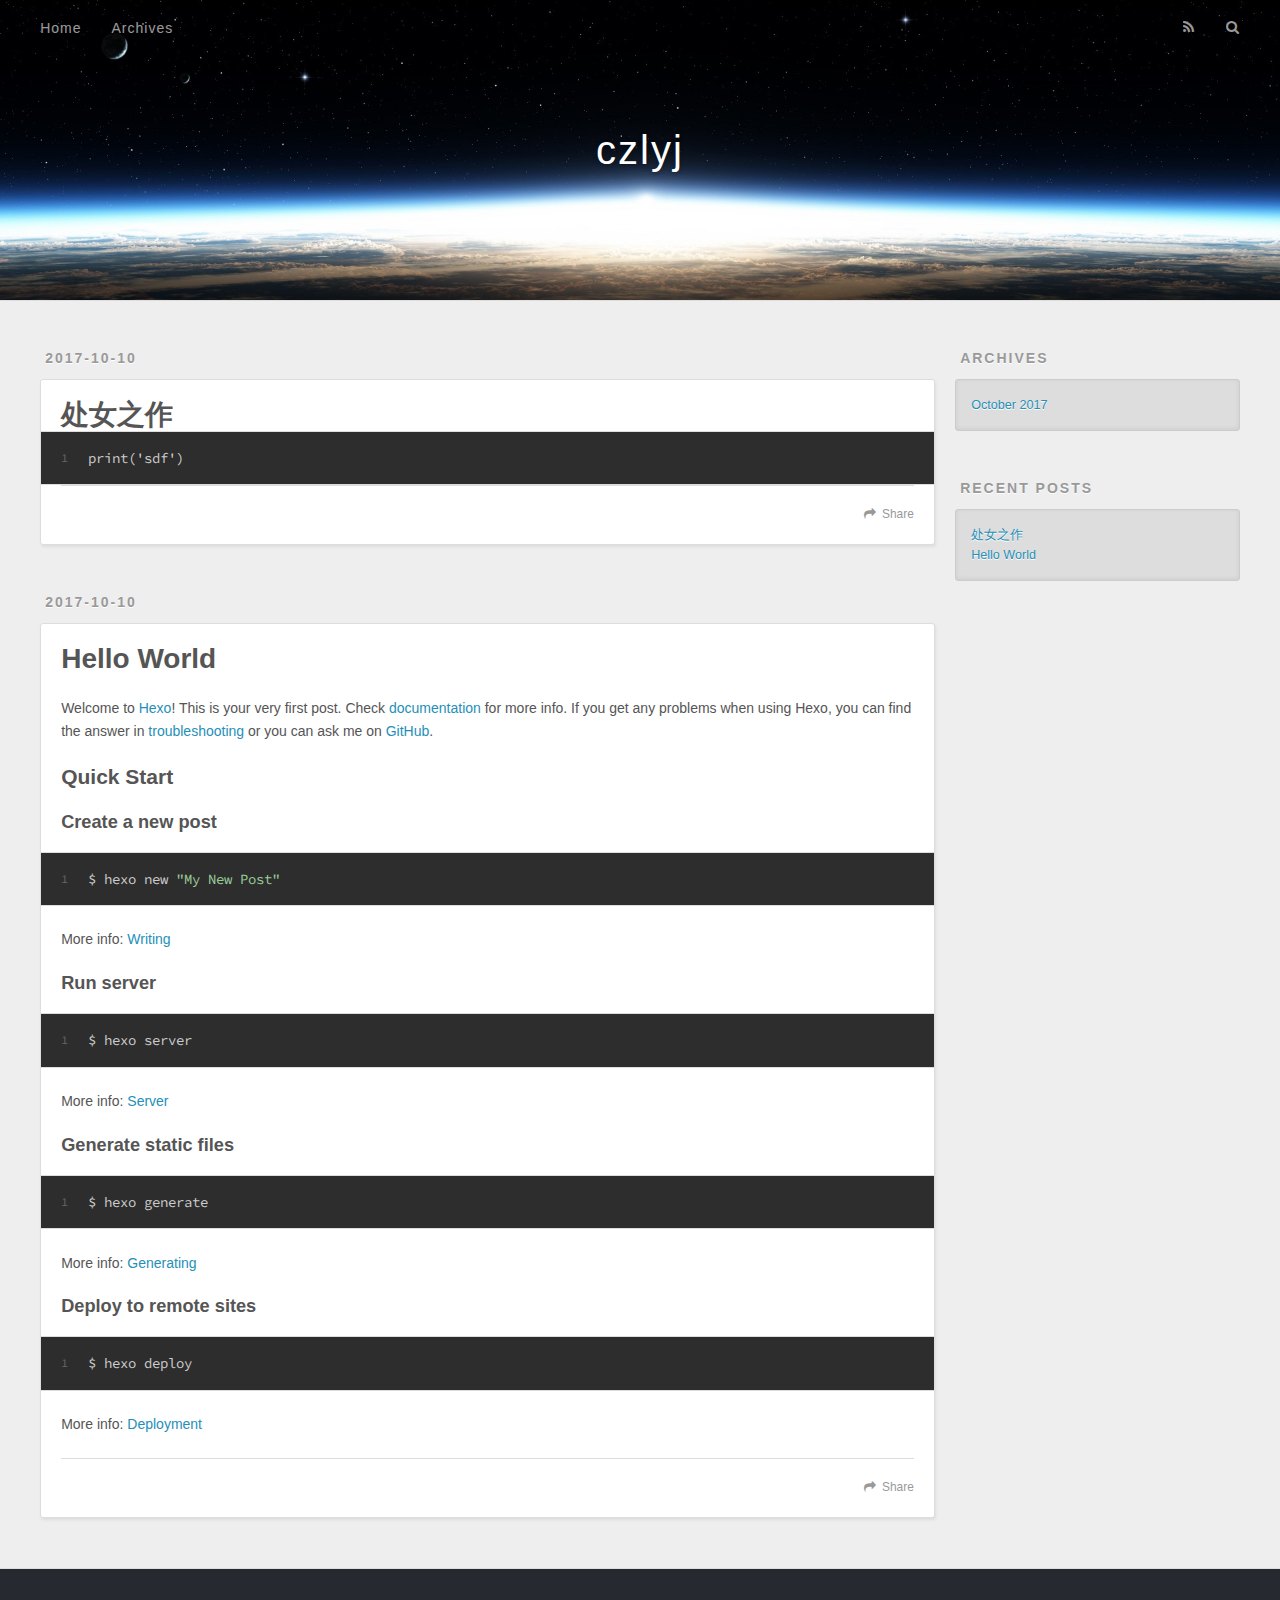
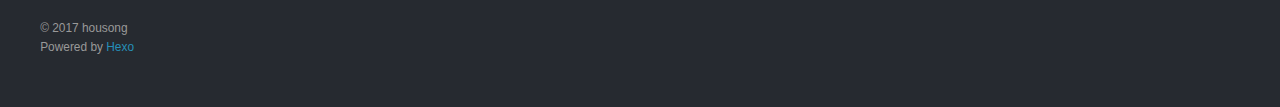
==== commit 9f83a8c0: "update" ====
--- a/index.html
+++ b/index.html
@@ -1,436 +1,126 @@
 <!DOCTYPE html>
-
-
-
-  
-
-
-<html class="theme-next muse use-motion" lang="zh-Hans">
+<html>
 <head>
-  <meta charset="UTF-8"/>
-<meta http-equiv="X-UA-Compatible" content="IE=edge" />
-<meta name="viewport" content="width=device-width, initial-scale=1, maximum-scale=1"/>
-<meta name="theme-color" content="#222">
-
-
-
-
-
-
-
-
-
-<meta http-equiv="Cache-Control" content="no-transform" />
-<meta http-equiv="Cache-Control" content="no-siteapp" />
-
-
-
-
-
-
-
-
-
-
-
-
-
-
-
-
-  
-  
-  <link href="/lib/fancybox/source/jquery.fancybox.css?v=2.1.5" rel="stylesheet" type="text/css" />
-
-
-
-
-
-
-
-<link href="/lib/font-awesome/css/font-awesome.min.css?v=4.6.2" rel="stylesheet" type="text/css" />
-
-<link href="/css/main.css?v=5.1.3" rel="stylesheet" type="text/css" />
-
-
-  <link rel="apple-touch-icon" sizes="180x180" href="/images/apple-touch-icon-next.png?v=5.1.3">
-
-
-  <link rel="icon" type="image/png" sizes="32x32" href="/images/favicon-32x32-next.png?v=5.1.3">
-
-
-  <link rel="icon" type="image/png" sizes="16x16" href="/images/favicon-16x16-next.png?v=5.1.3">
-
-
-  <link rel="mask-icon" href="/images/logo.svg?v=5.1.3" color="#222">
-
-
-
-
-
-  <meta name="keywords" content="Hexo, NexT" />
-
-
-
-
-
-
-
-
-
-
-<meta property="og:type" content="website">
+  <meta charset="utf-8">
+  
+  <title>czlyj</title>
+  <meta name="viewport" content="width=device-width, initial-scale=1, maximum-scale=1">
+  <meta property="og:type" content="website">
 <meta property="og:title" content="czlyj">
 <meta property="og:url" content="http://yoursite.com/index.html">
 <meta property="og:site_name" content="czlyj">
 <meta property="og:locale" content="zh-Hans">
 <meta name="twitter:card" content="summary">
 <meta name="twitter:title" content="czlyj">
-
-
-
-<script type="text/javascript" id="hexo.configurations">
-  var NexT = window.NexT || {};
-  var CONFIG = {
-    root: '/',
-    scheme: 'Muse',
-    version: '5.1.3',
-    sidebar: {"position":"left","display":"always","offset":12,"b2t":false,"scrollpercent":false,"onmobile":false},
-    fancybox: true,
-    tabs: true,
-    motion: {"enable":true,"async":false,"transition":{"post_block":"fadeIn","post_header":"slideDownIn","post_body":"slideDownIn","coll_header":"slideLeftIn","sidebar":"slideUpIn"}},
-    duoshuo: {
-      userId: '0',
-      author: '博主'
-    },
-    algolia: {
-      applicationID: '',
-      apiKey: '',
-      indexName: '',
-      hits: {"per_page":10},
-      labels: {"input_placeholder":"Search for Posts","hits_empty":"We didn't find any results for the search: ${query}","hits_stats":"${hits} results found in ${time} ms"}
-    }
-  };
-</script>
-
-
-
-  <link rel="canonical" href="http://yoursite.com/"/>
-
-
-
-
-
-  <title>czlyj</title>
-  
-
-
-
-
-
-
-
+  
+    <link rel="alternate" href="/atom.xml" title="czlyj" type="application/atom+xml">
+  
+  
+    <link rel="icon" href="/favicon.png">
+  
+  
+    <link href="//fonts.googleapis.com/css?family=Source+Code+Pro" rel="stylesheet" type="text/css">
+  
+  <link rel="stylesheet" href="/css/style.css">
+  
 
 </head>
 
-<body itemscope itemtype="http://schema.org/WebPage" lang="zh-Hans">
-
-  
-  
-    
-  
-
-  <div class="container sidebar-position-left 
-  page-home">
-    <div class="headband"></div>
-
-    <header id="header" class="header" itemscope itemtype="http://schema.org/WPHeader">
-      <div class="header-inner"><div class="site-brand-wrapper">
-  <div class="site-meta ">
-    
-
-    <div class="custom-logo-site-title">
-      <a href="/"  class="brand" rel="start">
-        <span class="logo-line-before"><i></i></span>
-        <span class="site-title">czlyj</span>
-        <span class="logo-line-after"><i></i></span>
-      </a>
-    </div>
-      
-        <p class="site-subtitle"></p>
-      
-  </div>
-
-  <div class="site-nav-toggle">
-    <button>
-      <span class="btn-bar"></span>
-      <span class="btn-bar"></span>
-      <span class="btn-bar"></span>
-    </button>
-  </div>
-</div>
-
-<nav class="site-nav">
-  
-
-  
-    <ul id="menu" class="menu">
-      
-        
-        <li class="menu-item menu-item-home">
-          <a href="/" rel="section">
-            
-              <i class="menu-item-icon fa fa-fw fa-home"></i> <br />
-            
-            首页
-          </a>
-        </li>
-      
-        
-        <li class="menu-item menu-item-tags">
-          <a href="/tags/" rel="section">
-            
-              <i class="menu-item-icon fa fa-fw fa-tags"></i> <br />
-            
-            标签
-          </a>
-        </li>
-      
-        
-        <li class="menu-item menu-item-categories">
-          <a href="/categories/" rel="section">
-            
-              <i class="menu-item-icon fa fa-fw fa-th"></i> <br />
-            
-            分类
-          </a>
-        </li>
-      
-
-      
-    </ul>
-  
-
-  
-</nav>
-
-
-
- </div>
-    </header>
-
-    <main id="main" class="main">
-      <div class="main-inner">
-        <div class="content-wrap">
-          <div id="content" class="content">
-            
-  <section id="posts" class="posts-expand">
-    
-      
-
-  
-
-  
-  
-  
-
-  <article class="post post-type-normal" itemscope itemtype="http://schema.org/Article">
-  
-  
-  
-  <div class="post-block">
-    <link itemprop="mainEntityOfPage" href="http://yoursite.com/2017/10/10/处女之作/">
-
-    <span hidden itemprop="author" itemscope itemtype="http://schema.org/Person">
-      <meta itemprop="name" content="housong">
-      <meta itemprop="description" content="">
-      <meta itemprop="image" content="http://img.taopic.com/uploads/allimg/120727/201995-120HG1030762.jpg">
-    </span>
-
-    <span hidden itemprop="publisher" itemscope itemtype="http://schema.org/Organization">
-      <meta itemprop="name" content="czlyj">
-    </span>
-
-    
-      <header class="post-header">
-
-        
-        
-          <h1 class="post-title" itemprop="name headline">
-                
-                <a class="post-title-link" href="/2017/10/10/处女之作/" itemprop="url">处女之作</a></h1>
-        
-
-        <div class="post-meta">
-          <span class="post-time">
-            
-              <span class="post-meta-item-icon">
-                <i class="fa fa-calendar-o"></i>
-              </span>
-              
-                <span class="post-meta-item-text">发表于</span>
-              
-              <time title="创建于" itemprop="dateCreated datePublished" datetime="2017-10-10T10:57:08+08:00">
-                2017-10-10
-              </time>
-            
-
-            
-
-            
-          </span>
-
-          
-
-          
-            
-          
-
-          
-          
-
-          
-
-          
-
-          
-
-        </div>
+<body>
+  <div id="container">
+    <div id="wrap">
+      <header id="header">
+  <div id="banner"></div>
+  <div id="header-outer" class="outer">
+    <div id="header-title" class="inner">
+      <h1 id="logo-wrap">
+        <a href="/" id="logo">czlyj</a>
+      </h1>
+      
+    </div>
+    <div id="header-inner" class="inner">
+      <nav id="main-nav">
+        <a id="main-nav-toggle" class="nav-icon"></a>
+        
+          <a class="main-nav-link" href="/">Home</a>
+        
+          <a class="main-nav-link" href="/archives">Archives</a>
+        
+      </nav>
+      <nav id="sub-nav">
+        
+          <a id="nav-rss-link" class="nav-icon" href="/atom.xml" title="RSS Feed"></a>
+        
+        <a id="nav-search-btn" class="nav-icon" title="Search"></a>
+      </nav>
+      <div id="search-form-wrap">
+        <form action="//google.com/search" method="get" accept-charset="UTF-8" class="search-form"><input type="search" name="q" class="search-form-input" placeholder="Search"><button type="submit" class="search-form-submit">&#xF002;</button><input type="hidden" name="sitesearch" value="http://yoursite.com"></form>
+      </div>
+    </div>
+  </div>
+</header>
+      <div class="outer">
+        <section id="main">
+  
+    <article id="post-处女之作" class="article article-type-post" itemscope itemprop="blogPost">
+  <div class="article-meta">
+    <a href="/2017/10/10/处女之作/" class="article-date">
+  <time datetime="2017-10-10T02:57:08.000Z" itemprop="datePublished">2017-10-10</time>
+</a>
+    
+  </div>
+  <div class="article-inner">
+    
+    
+      <header class="article-header">
+        
+  
+    <h1 itemprop="name">
+      <a class="article-title" href="/2017/10/10/处女之作/">处女之作</a>
+    </h1>
+  
+
       </header>
     
-
-    
-    
-    
-    <div class="post-body" itemprop="articleBody">
-
-      
-      
-
-      
-        
-          
-            <p>*hello</p>
-
-          
-        
-      
-    </div>
-    
-    
-    
-
-    
-
-    
-
-    
-
-    <footer class="post-footer">
-      
-
-      
-
-      
-
-      
-      
-        <div class="post-eof"></div>
+    <div class="article-entry" itemprop="articleBody">
+      
+        <figure class="highlight plain"><table><tr><td class="gutter"><pre><div class="line">1</div></pre></td><td class="code"><pre><div class="line">print(&apos;sdf&apos;)</div></pre></td></tr></table></figure>
+      
+    </div>
+    <footer class="article-footer">
+      <a data-url="http://yoursite.com/2017/10/10/处女之作/" data-id="cj8l1p5ga0001d0753adx7vi6" class="article-share-link">Share</a>
+      
       
     </footer>
   </div>
   
-  
-  
-  </article>
-
-
-    
-      
-
-  
-
-  
-  
-  
-
-  <article class="post post-type-normal" itemscope itemtype="http://schema.org/Article">
-  
-  
-  
-  <div class="post-block">
-    <link itemprop="mainEntityOfPage" href="http://yoursite.com/2017/10/10/hello-world/">
-
-    <span hidden itemprop="author" itemscope itemtype="http://schema.org/Person">
-      <meta itemprop="name" content="housong">
-      <meta itemprop="description" content="">
-      <meta itemprop="image" content="http://img.taopic.com/uploads/allimg/120727/201995-120HG1030762.jpg">
-    </span>
-
-    <span hidden itemprop="publisher" itemscope itemtype="http://schema.org/Organization">
-      <meta itemprop="name" content="czlyj">
-    </span>
-
-    
-      <header class="post-header">
-
-        
-        
-          <h1 class="post-title" itemprop="name headline">
-                
-                <a class="post-title-link" href="/2017/10/10/hello-world/" itemprop="url">Hello World</a></h1>
-        
-
-        <div class="post-meta">
-          <span class="post-time">
-            
-              <span class="post-meta-item-icon">
-                <i class="fa fa-calendar-o"></i>
-              </span>
-              
-                <span class="post-meta-item-text">发表于</span>
-              
-              <time title="创建于" itemprop="dateCreated datePublished" datetime="2017-10-10T10:29:04+08:00">
-                2017-10-10
-              </time>
-            
-
-            
-
-            
-          </span>
-
-          
-
-          
-            
-          
-
-          
-          
-
-          
-
-          
-
-          
-
-        </div>
+</article>
+
+
+  
+    <article id="post-hello-world" class="article article-type-post" itemscope itemprop="blogPost">
+  <div class="article-meta">
+    <a href="/2017/10/10/hello-world/" class="article-date">
+  <time datetime="2017-10-10T02:29:04.905Z" itemprop="datePublished">2017-10-10</time>
+</a>
+    
+  </div>
+  <div class="article-inner">
+    
+    
+      <header class="article-header">
+        
+  
+    <h1 itemprop="name">
+      <a class="article-title" href="/2017/10/10/hello-world/">Hello World</a>
+    </h1>
+  
+
       </header>
     
-
-    
-    
-    
-    <div class="post-body" itemprop="articleBody">
-
-      
-      
-
-      
-        
-          
-            <p>Welcome to <a href="https://hexo.io/" target="_blank" rel="external">Hexo</a>! This is your very first post. Check <a href="https://hexo.io/docs/" target="_blank" rel="external">documentation</a> for more info. If you get any problems when using Hexo, you can find the answer in <a href="https://hexo.io/docs/troubleshooting.html" target="_blank" rel="external">troubleshooting</a> or you can ask me on <a href="https://github.com/hexojs/hexo/issues" target="_blank" rel="external">GitHub</a>.</p>
+    <div class="article-entry" itemprop="articleBody">
+      
+        <p>Welcome to <a href="https://hexo.io/" target="_blank" rel="external">Hexo</a>! This is your very first post. Check <a href="https://hexo.io/docs/" target="_blank" rel="external">documentation</a> for more info. If you get any problems when using Hexo, you can find the answer in <a href="https://hexo.io/docs/troubleshooting.html" target="_blank" rel="external">troubleshooting</a> or you can ask me on <a href="https://github.com/hexojs/hexo/issues" target="_blank" rel="external">GitHub</a>.</p>
 <h2 id="Quick-Start"><a href="#Quick-Start" class="headerlink" title="Quick Start"></a>Quick Start</h2><h3 id="Create-a-new-post"><a href="#Create-a-new-post" class="headerlink" title="Create a new post"></a>Create a new post</h3><figure class="highlight bash"><table><tr><td class="gutter"><pre><div class="line">1</div></pre></td><td class="code"><pre><div class="line">$ hexo new <span class="string">"My New Post"</span></div></pre></td></tr></table></figure>
 <p>More info: <a href="https://hexo.io/docs/writing.html" target="_blank" rel="external">Writing</a></p>
 <h3 id="Run-server"><a href="#Run-server" class="headerlink" title="Run server"></a>Run server</h3><figure class="highlight bash"><table><tr><td class="gutter"><pre><div class="line">1</div></pre></td><td class="code"><pre><div class="line">$ hexo server</div></pre></td></tr></table></figure>
@@ -440,299 +130,92 @@
 <h3 id="Deploy-to-remote-sites"><a href="#Deploy-to-remote-sites" class="headerlink" title="Deploy to remote sites"></a>Deploy to remote sites</h3><figure class="highlight bash"><table><tr><td class="gutter"><pre><div class="line">1</div></pre></td><td class="code"><pre><div class="line">$ hexo deploy</div></pre></td></tr></table></figure>
 <p>More info: <a href="https://hexo.io/docs/deployment.html" target="_blank" rel="external">Deployment</a></p>
 
-          
-        
-      
-    </div>
-    
-    
-    
-
-    
-
-    
-
-    
-
-    <footer class="post-footer">
-      
-
-      
-
-      
-
-      
-      
-        <div class="post-eof"></div>
+      
+    </div>
+    <footer class="article-footer">
+      <a data-url="http://yoursite.com/2017/10/10/hello-world/" data-id="cj8l1p5ga0000d075q3j5kw2f" class="article-share-link">Share</a>
+      
       
     </footer>
   </div>
   
-  
-  
-  </article>
-
-
-    
-  </section>
-
-  
-
-
-          </div>
-          
-
-
-          
-
-        </div>
-        
-          
-  
-  <div class="sidebar-toggle">
-    <div class="sidebar-toggle-line-wrap">
-      <span class="sidebar-toggle-line sidebar-toggle-line-first"></span>
-      <span class="sidebar-toggle-line sidebar-toggle-line-middle"></span>
-      <span class="sidebar-toggle-line sidebar-toggle-line-last"></span>
-    </div>
-  </div>
-
-  <aside id="sidebar" class="sidebar">
-    
-    <div class="sidebar-inner">
-
-      
-
-      
-
-      <section class="site-overview-wrap sidebar-panel sidebar-panel-active">
-        <div class="site-overview">
-          <div class="site-author motion-element" itemprop="author" itemscope itemtype="http://schema.org/Person">
-            
-              <img class="site-author-image" itemprop="image"
-                src="http://img.taopic.com/uploads/allimg/120727/201995-120HG1030762.jpg"
-                alt="housong" />
-            
-              <p class="site-author-name" itemprop="name">housong</p>
-              <p class="site-description motion-element" itemprop="description"></p>
-          </div>
-
-          <nav class="site-state motion-element">
-
-            
-              <div class="site-state-item site-state-posts">
-              
-                <a href="/archives">
-              
-                  <span class="site-state-item-count">2</span>
-                  <span class="site-state-item-name">日志</span>
-                </a>
-              </div>
-            
-
-            
-
-            
-
-          </nav>
-
-          
-
-          <div class="links-of-author motion-element">
-            
-          </div>
-
-          
-          
-
-          
-          
-
-          
-
-        </div>
-      </section>
-
-      
-
-      
-
-    </div>
-  </aside>
-
-
+</article>
+
+
+  
+
+</section>
+        
+          <aside id="sidebar">
+  
+    
+
+  
+    
+
+  
+    
+  
+    
+  <div class="widget-wrap">
+    <h3 class="widget-title">Archives</h3>
+    <div class="widget">
+      <ul class="archive-list"><li class="archive-list-item"><a class="archive-list-link" href="/archives/2017/10/">October 2017</a></li></ul>
+    </div>
+  </div>
+
+
+  
+    
+  <div class="widget-wrap">
+    <h3 class="widget-title">Recent Posts</h3>
+    <div class="widget">
+      <ul>
+        
+          <li>
+            <a href="/2017/10/10/处女之作/">处女之作</a>
+          </li>
+        
+          <li>
+            <a href="/2017/10/10/hello-world/">Hello World</a>
+          </li>
+        
+      </ul>
+    </div>
+  </div>
+
+  
+</aside>
         
       </div>
-    </main>
-
-    <footer id="footer" class="footer">
-      <div class="footer-inner">
-        <div class="copyright">&copy; <span itemprop="copyrightYear">2017</span>
-  <span class="with-love">
-    <i class="fa fa-user"></i>
-  </span>
-  <span class="author" itemprop="copyrightHolder">housong</span>
-
-  
-</div>
-
-
-  <div class="powered-by">由 <a class="theme-link" target="_blank" href="https://hexo.io">Hexo</a> 强力驱动</div>
-
-
-
-  <span class="post-meta-divider">|</span>
-
-
-
-  <div class="theme-info">主题 &mdash; <a class="theme-link" target="_blank" href="https://github.com/iissnan/hexo-theme-next">NexT.Muse</a> v5.1.3</div>
-
-
-
-
-        
-
-
-
-
-
-
-
-        
-      </div>
-    </footer>
-
-    
-      <div class="back-to-top">
-        <i class="fa fa-arrow-up"></i>
-        
-      </div>
-    
-
-    
-
-  </div>
-
-  
-
-<script type="text/javascript">
-  if (Object.prototype.toString.call(window.Promise) !== '[object Function]') {
-    window.Promise = null;
-  }
-</script>
-
-
-
-
-
-
-
-
-
-  
-
-
-
-
-
-
-
-
-
-
-
-
-  
-  <script type="text/javascript" src="/lib/jquery/index.js?v=2.1.3"></script>
-
-  
-  <script type="text/javascript" src="/lib/fastclick/lib/fastclick.min.js?v=1.0.6"></script>
-
-  
-  <script type="text/javascript" src="/lib/jquery_lazyload/jquery.lazyload.js?v=1.9.7"></script>
-
-  
-  <script type="text/javascript" src="/lib/velocity/velocity.min.js?v=1.2.1"></script>
-
-  
-  <script type="text/javascript" src="/lib/velocity/velocity.ui.min.js?v=1.2.1"></script>
-
-  
-  <script type="text/javascript" src="/lib/fancybox/source/jquery.fancybox.pack.js?v=2.1.5"></script>
-
-
-  
-
-
-  <script type="text/javascript" src="/js/src/utils.js?v=5.1.3"></script>
-
-  <script type="text/javascript" src="/js/src/motion.js?v=5.1.3"></script>
-
-
-
-  
-  
-
-  
-
-  
-
-
-  <script type="text/javascript" src="/js/src/bootstrap.js?v=5.1.3"></script>
-
-
-
-  
-
-
-  
-
-
-
-
-	
-
-
-
-
-
-  
-
-
-
-
-
-  
-
-
-
-
-
-
-
-
-
-
-
-
-  
-
-
-
-
-
-  
-
-  
-
-  
-  
-
-  
-
-  
-
-  
-
+      <footer id="footer">
+  
+  <div class="outer">
+    <div id="footer-info" class="inner">
+      &copy; 2017 housong<br>
+      Powered by <a href="http://hexo.io/" target="_blank">Hexo</a>
+    </div>
+  </div>
+</footer>
+    </div>
+    <nav id="mobile-nav">
+  
+    <a href="/" class="mobile-nav-link">Home</a>
+  
+    <a href="/archives" class="mobile-nav-link">Archives</a>
+  
+</nav>
+    
+
+<script src="//ajax.googleapis.com/ajax/libs/jquery/2.0.3/jquery.min.js"></script>
+
+
+  <link rel="stylesheet" href="/fancybox/jquery.fancybox.css">
+  <script src="/fancybox/jquery.fancybox.pack.js"></script>
+
+
+<script src="/js/script.js"></script>
+
+  </div>
 </body>
-</html>
+</html>--- a/css/style.css
+++ b/css/style.css
@@ -0,0 +1,1374 @@
+body {
+  width: 100%;
+}
+body:before,
+body:after {
+  content: "";
+  display: table;
+}
+body:after {
+  clear: both;
+}
+html,
+body,
+div,
+span,
+applet,
+object,
+iframe,
+h1,
+h2,
+h3,
+h4,
+h5,
+h6,
+p,
+blockquote,
+pre,
+a,
+abbr,
+acronym,
+address,
+big,
+cite,
+code,
+del,
+dfn,
+em,
+img,
+ins,
+kbd,
+q,
+s,
+samp,
+small,
+strike,
+strong,
+sub,
+sup,
+tt,
+var,
+dl,
+dt,
+dd,
+ol,
+ul,
+li,
+fieldset,
+form,
+label,
+legend,
+table,
+caption,
+tbody,
+tfoot,
+thead,
+tr,
+th,
+td {
+  margin: 0;
+  padding: 0;
+  border: 0;
+  outline: 0;
+  font-weight: inherit;
+  font-style: inherit;
+  font-family: inherit;
+  font-size: 100%;
+  vertical-align: baseline;
+}
+body {
+  line-height: 1;
+  color: #000;
+  background: #fff;
+}
+ol,
+ul {
+  list-style: none;
+}
+table {
+  border-collapse: separate;
+  border-spacing: 0;
+  vertical-align: middle;
+}
+caption,
+th,
+td {
+  text-align: left;
+  font-weight: normal;
+  vertical-align: middle;
+}
+a img {
+  border: none;
+}
+input,
+button {
+  margin: 0;
+  padding: 0;
+}
+input::-moz-focus-inner,
+button::-moz-focus-inner {
+  border: 0;
+  padding: 0;
+}
+@font-face {
+  font-family: FontAwesome;
+  font-style: normal;
+  font-weight: normal;
+  src: url("fonts/fontawesome-webfont.eot?v=#4.0.3");
+  src: url("fonts/fontawesome-webfont.eot?#iefix&v=#4.0.3") format("embedded-opentype"), url("fonts/fontawesome-webfont.woff?v=#4.0.3") format("woff"), url("fonts/fontawesome-webfont.ttf?v=#4.0.3") format("truetype"), url("fonts/fontawesome-webfont.svg#fontawesomeregular?v=#4.0.3") format("svg");
+}
+html,
+body,
+#container {
+  height: 100%;
+}
+body {
+  background: #eee;
+  font: 14px "Helvetica Neue", Helvetica, Arial, sans-serif;
+  -webkit-text-size-adjust: 100%;
+}
+.outer {
+  max-width: 1220px;
+  margin: 0 auto;
+  padding: 0 20px;
+}
+.outer:before,
+.outer:after {
+  content: "";
+  display: table;
+}
+.outer:after {
+  clear: both;
+}
+.inner {
+  display: inline;
+  float: left;
+  width: 98.33333333333333%;
+  margin: 0 0.833333333333333%;
+}
+.left,
+.alignleft {
+  float: left;
+}
+.right,
+.alignright {
+  float: right;
+}
+.clear {
+  clear: both;
+}
+#container {
+  position: relative;
+}
+.mobile-nav-on {
+  overflow: hidden;
+}
+#wrap {
+  height: 100%;
+  width: 100%;
+  position: absolute;
+  top: 0;
+  left: 0;
+  -webkit-transition: 0.2s ease-out;
+  -moz-transition: 0.2s ease-out;
+  -ms-transition: 0.2s ease-out;
+  transition: 0.2s ease-out;
+  z-index: 1;
+  background: #eee;
+}
+.mobile-nav-on #wrap {
+  left: 280px;
+}
+@media screen and (min-width: 768px) {
+  #main {
+    display: inline;
+    float: left;
+    width: 73.33333333333333%;
+    margin: 0 0.833333333333333%;
+  }
+}
+.article-date,
+.article-category-link,
+.archive-year,
+.widget-title {
+  text-decoration: none;
+  text-transform: uppercase;
+  letter-spacing: 2px;
+  color: #999;
+  margin-bottom: 1em;
+  margin-left: 5px;
+  line-height: 1em;
+  text-shadow: 0 1px #fff;
+  font-weight: bold;
+}
+.article-inner,
+.archive-article-inner {
+  background: #fff;
+  -webkit-box-shadow: 1px 2px 3px #ddd;
+  box-shadow: 1px 2px 3px #ddd;
+  border: 1px solid #ddd;
+  border-radius: 3px;
+}
+.article-entry h1,
+.widget h1 {
+  font-size: 2em;
+}
+.article-entry h2,
+.widget h2 {
+  font-size: 1.5em;
+}
+.article-entry h3,
+.widget h3 {
+  font-size: 1.3em;
+}
+.article-entry h4,
+.widget h4 {
+  font-size: 1.2em;
+}
+.article-entry h5,
+.widget h5 {
+  font-size: 1em;
+}
+.article-entry h6,
+.widget h6 {
+  font-size: 1em;
+  color: #999;
+}
+.article-entry hr,
+.widget hr {
+  border: 1px dashed #ddd;
+}
+.article-entry strong,
+.widget strong {
+  font-weight: bold;
+}
+.article-entry em,
+.widget em,
+.article-entry cite,
+.widget cite {
+  font-style: italic;
+}
+.article-entry sup,
+.widget sup,
+.article-entry sub,
+.widget sub {
+  font-size: 0.75em;
+  line-height: 0;
+  position: relative;
+  vertical-align: baseline;
+}
+.article-entry sup,
+.widget sup {
+  top: -0.5em;
+}
+.article-entry sub,
+.widget sub {
+  bottom: -0.2em;
+}
+.article-entry small,
+.widget small {
+  font-size: 0.85em;
+}
+.article-entry acronym,
+.widget acronym,
+.article-entry abbr,
+.widget abbr {
+  border-bottom: 1px dotted;
+}
+.article-entry ul,
+.widget ul,
+.article-entry ol,
+.widget ol,
+.article-entry dl,
+.widget dl {
+  margin: 0 20px;
+  line-height: 1.6em;
+}
+.article-entry ul ul,
+.widget ul ul,
+.article-entry ol ul,
+.widget ol ul,
+.article-entry ul ol,
+.widget ul ol,
+.article-entry ol ol,
+.widget ol ol {
+  margin-top: 0;
+  margin-bottom: 0;
+}
+.article-entry ul,
+.widget ul {
+  list-style: disc;
+}
+.article-entry ol,
+.widget ol {
+  list-style: decimal;
+}
+.article-entry dt,
+.widget dt {
+  font-weight: bold;
+}
+#header {
+  height: 300px;
+  position: relative;
+  border-bottom: 1px solid #ddd;
+}
+#header:before,
+#header:after {
+  content: "";
+  position: absolute;
+  left: 0;
+  right: 0;
+  height: 40px;
+}
+#header:before {
+  top: 0;
+  background: -webkit-linear-gradient(rgba(0,0,0,0.2), transparent);
+  background: -moz-linear-gradient(rgba(0,0,0,0.2), transparent);
+  background: -ms-linear-gradient(rgba(0,0,0,0.2), transparent);
+  background: linear-gradient(rgba(0,0,0,0.2), transparent);
+}
+#header:after {
+  bottom: 0;
+  background: -webkit-linear-gradient(transparent, rgba(0,0,0,0.2));
+  background: -moz-linear-gradient(transparent, rgba(0,0,0,0.2));
+  background: -ms-linear-gradient(transparent, rgba(0,0,0,0.2));
+  background: linear-gradient(transparent, rgba(0,0,0,0.2));
+}
+#header-outer {
+  height: 100%;
+  position: relative;
+}
+#header-inner {
+  position: relative;
+  overflow: hidden;
+}
+#banner {
+  position: absolute;
+  top: 0;
+  left: 0;
+  width: 100%;
+  height: 100%;
+  background: url("images/banner.jpg") center #000;
+  -webkit-background-size: cover;
+  -moz-background-size: cover;
+  background-size: cover;
+  z-index: -1;
+}
+#header-title {
+  text-align: center;
+  height: 40px;
+  position: absolute;
+  top: 50%;
+  left: 0;
+  margin-top: -20px;
+}
+#logo,
+#subtitle {
+  text-decoration: none;
+  color: #fff;
+  font-weight: 300;
+  text-shadow: 0 1px 4px rgba(0,0,0,0.3);
+}
+#logo {
+  font-size: 40px;
+  line-height: 40px;
+  letter-spacing: 2px;
+}
+#subtitle {
+  font-size: 16px;
+  line-height: 16px;
+  letter-spacing: 1px;
+}
+#subtitle-wrap {
+  margin-top: 16px;
+}
+#main-nav {
+  float: left;
+  margin-left: -15px;
+}
+.nav-icon,
+.main-nav-link {
+  float: left;
+  color: #fff;
+  opacity: 0.6;
+  text-decoration: none;
+  text-shadow: 0 1px rgba(0,0,0,0.2);
+  -webkit-transition: opacity 0.2s;
+  -moz-transition: opacity 0.2s;
+  -ms-transition: opacity 0.2s;
+  transition: opacity 0.2s;
+  display: block;
+  padding: 20px 15px;
+}
+.nav-icon:hover,
+.main-nav-link:hover {
+  opacity: 1;
+}
+.nav-icon {
+  font-family: FontAwesome;
+  text-align: center;
+  font-size: 14px;
+  width: 14px;
+  height: 14px;
+  padding: 20px 15px;
+  position: relative;
+  cursor: pointer;
+}
+.main-nav-link {
+  font-weight: 300;
+  letter-spacing: 1px;
+}
+@media screen and (max-width: 479px) {
+  .main-nav-link {
+    display: none;
+  }
+}
+#main-nav-toggle {
+  display: none;
+}
+#main-nav-toggle:before {
+  content: "\f0c9";
+}
+@media screen and (max-width: 479px) {
+  #main-nav-toggle {
+    display: block;
+  }
+}
+#sub-nav {
+  float: right;
+  margin-right: -15px;
+}
+#nav-rss-link:before {
+  content: "\f09e";
+}
+#nav-search-btn:before {
+  content: "\f002";
+}
+#search-form-wrap {
+  position: absolute;
+  top: 15px;
+  width: 150px;
+  height: 30px;
+  right: -150px;
+  opacity: 0;
+  -webkit-transition: 0.2s ease-out;
+  -moz-transition: 0.2s ease-out;
+  -ms-transition: 0.2s ease-out;
+  transition: 0.2s ease-out;
+}
+#search-form-wrap.on {
+  opacity: 1;
+  right: 0;
+}
+@media screen and (max-width: 479px) {
+  #search-form-wrap {
+    width: 100%;
+    right: -100%;
+  }
+}
+.search-form {
+  position: absolute;
+  top: 0;
+  left: 0;
+  right: 0;
+  background: #fff;
+  padding: 5px 15px;
+  border-radius: 15px;
+  -webkit-box-shadow: 0 0 10px rgba(0,0,0,0.3);
+  box-shadow: 0 0 10px rgba(0,0,0,0.3);
+}
+.search-form-input {
+  border: none;
+  background: none;
+  color: #555;
+  width: 100%;
+  font: 13px "Helvetica Neue", Helvetica, Arial, sans-serif;
+  outline: none;
+}
+.search-form-input::-webkit-search-results-decoration,
+.search-form-input::-webkit-search-cancel-button {
+  -webkit-appearance: none;
+}
+.search-form-submit {
+  position: absolute;
+  top: 50%;
+  right: 10px;
+  margin-top: -7px;
+  font: 13px FontAwesome;
+  border: none;
+  background: none;
+  color: #bbb;
+  cursor: pointer;
+}
+.search-form-submit:hover,
+.search-form-submit:focus {
+  color: #777;
+}
+.article {
+  margin: 50px 0;
+}
+.article-inner {
+  overflow: hidden;
+}
+.article-meta:before,
+.article-meta:after {
+  content: "";
+  display: table;
+}
+.article-meta:after {
+  clear: both;
+}
+.article-date {
+  float: left;
+}
+.article-category {
+  float: left;
+  line-height: 1em;
+  color: #ccc;
+  text-shadow: 0 1px #fff;
+  margin-left: 8px;
+}
+.article-category:before {
+  content: "\2022";
+}
+.article-category-link {
+  margin: 0 12px 1em;
+}
+.article-header {
+  padding: 20px 20px 0;
+}
+.article-title {
+  text-decoration: none;
+  font-size: 2em;
+  font-weight: bold;
+  color: #555;
+  line-height: 1.1em;
+  -webkit-transition: color 0.2s;
+  -moz-transition: color 0.2s;
+  -ms-transition: color 0.2s;
+  transition: color 0.2s;
+}
+a.article-title:hover {
+  color: #258fb8;
+}
+.article-entry {
+  color: #555;
+  padding: 0 20px;
+}
+.article-entry:before,
+.article-entry:after {
+  content: "";
+  display: table;
+}
+.article-entry:after {
+  clear: both;
+}
+.article-entry p,
+.article-entry table {
+  line-height: 1.6em;
+  margin: 1.6em 0;
+}
+.article-entry h1,
+.article-entry h2,
+.article-entry h3,
+.article-entry h4,
+.article-entry h5,
+.article-entry h6 {
+  font-weight: bold;
+}
+.article-entry h1,
+.article-entry h2,
+.article-entry h3,
+.article-entry h4,
+.article-entry h5,
+.article-entry h6 {
+  line-height: 1.1em;
+  margin: 1.1em 0;
+}
+.article-entry a {
+  color: #258fb8;
+  text-decoration: none;
+}
+.article-entry a:hover {
+  text-decoration: underline;
+}
+.article-entry ul,
+.article-entry ol,
+.article-entry dl {
+  margin-top: 1.6em;
+  margin-bottom: 1.6em;
+}
+.article-entry img,
+.article-entry video {
+  max-width: 100%;
+  height: auto;
+  display: block;
+  margin: auto;
+}
+.article-entry iframe {
+  border: none;
+}
+.article-entry table {
+  width: 100%;
+  border-collapse: collapse;
+  border-spacing: 0;
+}
+.article-entry th {
+  font-weight: bold;
+  border-bottom: 3px solid #ddd;
+  padding-bottom: 0.5em;
+}
+.article-entry td {
+  border-bottom: 1px solid #ddd;
+  padding: 10px 0;
+}
+.article-entry blockquote {
+  font-family: Georgia, "Times New Roman", serif;
+  font-size: 1.4em;
+  margin: 1.6em 20px;
+  text-align: center;
+}
+.article-entry blockquote footer {
+  font-size: 14px;
+  margin: 1.6em 0;
+  font-family: "Helvetica Neue", Helvetica, Arial, sans-serif;
+}
+.article-entry blockquote footer cite:before {
+  content: "—";
+  padding: 0 0.5em;
+}
+.article-entry .pullquote {
+  text-align: left;
+  width: 45%;
+  margin: 0;
+}
+.article-entry .pullquote.left {
+  margin-left: 0.5em;
+  margin-right: 1em;
+}
+.article-entry .pullquote.right {
+  margin-right: 0.5em;
+  margin-left: 1em;
+}
+.article-entry .caption {
+  color: #999;
+  display: block;
+  font-size: 0.9em;
+  margin-top: 0.5em;
+  position: relative;
+  text-align: center;
+}
+.article-entry .video-container {
+  position: relative;
+  padding-top: 56.25%;
+  height: 0;
+  overflow: hidden;
+}
+.article-entry .video-container iframe,
+.article-entry .video-container object,
+.article-entry .video-container embed {
+  position: absolute;
+  top: 0;
+  left: 0;
+  width: 100%;
+  height: 100%;
+  margin-top: 0;
+}
+.article-more-link a {
+  display: inline-block;
+  line-height: 1em;
+  padding: 6px 15px;
+  border-radius: 15px;
+  background: #eee;
+  color: #999;
+  text-shadow: 0 1px #fff;
+  text-decoration: none;
+}
+.article-more-link a:hover {
+  background: #258fb8;
+  color: #fff;
+  text-decoration: none;
+  text-shadow: 0 1px #1e7293;
+}
+.article-footer {
+  font-size: 0.85em;
+  line-height: 1.6em;
+  border-top: 1px solid #ddd;
+  padding-top: 1.6em;
+  margin: 0 20px 20px;
+}
+.article-footer:before,
+.article-footer:after {
+  content: "";
+  display: table;
+}
+.article-footer:after {
+  clear: both;
+}
+.article-footer a {
+  color: #999;
+  text-decoration: none;
+}
+.article-footer a:hover {
+  color: #555;
+}
+.article-tag-list-item {
+  float: left;
+  margin-right: 10px;
+}
+.article-tag-list-link:before {
+  content: "#";
+}
+.article-comment-link {
+  float: right;
+}
+.article-comment-link:before {
+  content: "\f075";
+  font-family: FontAwesome;
+  padding-right: 8px;
+}
+.article-share-link {
+  cursor: pointer;
+  float: right;
+  margin-left: 20px;
+}
+.article-share-link:before {
+  content: "\f064";
+  font-family: FontAwesome;
+  padding-right: 6px;
+}
+#article-nav {
+  position: relative;
+}
+#article-nav:before,
+#article-nav:after {
+  content: "";
+  display: table;
+}
+#article-nav:after {
+  clear: both;
+}
+@media screen and (min-width: 768px) {
+  #article-nav {
+    margin: 50px 0;
+  }
+  #article-nav:before {
+    width: 8px;
+    height: 8px;
+    position: absolute;
+    top: 50%;
+    left: 50%;
+    margin-top: -4px;
+    margin-left: -4px;
+    content: "";
+    border-radius: 50%;
+    background: #ddd;
+    -webkit-box-shadow: 0 1px 2px #fff;
+    box-shadow: 0 1px 2px #fff;
+  }
+}
+.article-nav-link-wrap {
+  text-decoration: none;
+  text-shadow: 0 1px #fff;
+  color: #999;
+  -webkit-box-sizing: border-box;
+  -moz-box-sizing: border-box;
+  box-sizing: border-box;
+  margin-top: 50px;
+  text-align: center;
+  display: block;
+}
+.article-nav-link-wrap:hover {
+  color: #555;
+}
+@media screen and (min-width: 768px) {
+  .article-nav-link-wrap {
+    width: 50%;
+    margin-top: 0;
+  }
+}
+@media screen and (min-width: 768px) {
+  #article-nav-newer {
+    float: left;
+    text-align: right;
+    padding-right: 20px;
+  }
+}
+@media screen and (min-width: 768px) {
+  #article-nav-older {
+    float: right;
+    text-align: left;
+    padding-left: 20px;
+  }
+}
+.article-nav-caption {
+  text-transform: uppercase;
+  letter-spacing: 2px;
+  color: #ddd;
+  line-height: 1em;
+  font-weight: bold;
+}
+#article-nav-newer .article-nav-caption {
+  margin-right: -2px;
+}
+.article-nav-title {
+  font-size: 0.85em;
+  line-height: 1.6em;
+  margin-top: 0.5em;
+}
+.article-share-box {
+  position: absolute;
+  display: none;
+  background: #fff;
+  -webkit-box-shadow: 1px 2px 10px rgba(0,0,0,0.2);
+  box-shadow: 1px 2px 10px rgba(0,0,0,0.2);
+  border-radius: 3px;
+  margin-left: -145px;
+  overflow: hidden;
+  z-index: 1;
+}
+.article-share-box.on {
+  display: block;
+}
+.article-share-input {
+  width: 100%;
+  background: none;
+  -webkit-box-sizing: border-box;
+  -moz-box-sizing: border-box;
+  box-sizing: border-box;
+  font: 14px "Helvetica Neue", Helvetica, Arial, sans-serif;
+  padding: 0 15px;
+  color: #555;
+  outline: none;
+  border: 1px solid #ddd;
+  border-radius: 3px 3px 0 0;
+  height: 36px;
+  line-height: 36px;
+}
+.article-share-links {
+  background: #eee;
+}
+.article-share-links:before,
+.article-share-links:after {
+  content: "";
+  display: table;
+}
+.article-share-links:after {
+  clear: both;
+}
+.article-share-twitter,
+.article-share-facebook,
+.article-share-pinterest,
+.article-share-google {
+  width: 50px;
+  height: 36px;
+  display: block;
+  float: left;
+  position: relative;
+  color: #999;
+  text-shadow: 0 1px #fff;
+}
+.article-share-twitter:before,
+.article-share-facebook:before,
+.article-share-pinterest:before,
+.article-share-google:before {
+  font-size: 20px;
+  font-family: FontAwesome;
+  width: 20px;
+  height: 20px;
+  position: absolute;
+  top: 50%;
+  left: 50%;
+  margin-top: -10px;
+  margin-left: -10px;
+  text-align: center;
+}
+.article-share-twitter:hover,
+.article-share-facebook:hover,
+.article-share-pinterest:hover,
+.article-share-google:hover {
+  color: #fff;
+}
+.article-share-twitter:before {
+  content: "\f099";
+}
+.article-share-twitter:hover {
+  background: #00aced;
+  text-shadow: 0 1px #008abe;
+}
+.article-share-facebook:before {
+  content: "\f09a";
+}
+.article-share-facebook:hover {
+  background: #3b5998;
+  text-shadow: 0 1px #2f477a;
+}
+.article-share-pinterest:before {
+  content: "\f0d2";
+}
+.article-share-pinterest:hover {
+  background: #cb2027;
+  text-shadow: 0 1px #a21a1f;
+}
+.article-share-google:before {
+  content: "\f0d5";
+}
+.article-share-google:hover {
+  background: #dd4b39;
+  text-shadow: 0 1px #be3221;
+}
+.article-gallery {
+  background: #000;
+  position: relative;
+}
+.article-gallery-photos {
+  position: relative;
+  overflow: hidden;
+}
+.article-gallery-img {
+  display: none;
+  max-width: 100%;
+}
+.article-gallery-img:first-child {
+  display: block;
+}
+.article-gallery-img.loaded {
+  position: absolute;
+  display: block;
+}
+.article-gallery-img img {
+  display: block;
+  max-width: 100%;
+  margin: 0 auto;
+}
+#comments {
+  background: #fff;
+  -webkit-box-shadow: 1px 2px 3px #ddd;
+  box-shadow: 1px 2px 3px #ddd;
+  padding: 20px;
+  border: 1px solid #ddd;
+  border-radius: 3px;
+  margin: 50px 0;
+}
+#comments a {
+  color: #258fb8;
+}
+.archives-wrap {
+  margin: 50px 0;
+}
+.archives:before,
+.archives:after {
+  content: "";
+  display: table;
+}
+.archives:after {
+  clear: both;
+}
+.archive-year-wrap {
+  margin-bottom: 1em;
+}
+.archives {
+  -webkit-column-gap: 10px;
+  -moz-column-gap: 10px;
+  column-gap: 10px;
+}
+@media screen and (min-width: 480px) and (max-width: 767px) {
+  .archives {
+    -webkit-column-count: 2;
+    -moz-column-count: 2;
+    column-count: 2;
+  }
+}
+@media screen and (min-width: 768px) {
+  .archives {
+    -webkit-column-count: 3;
+    -moz-column-count: 3;
+    column-count: 3;
+  }
+}
+.archive-article {
+  -webkit-column-break-inside: avoid;
+  page-break-inside: avoid;
+  overflow: hidden;
+  break-inside: avoid-column;
+}
+.archive-article-inner {
+  padding: 10px;
+  margin-bottom: 15px;
+}
+.archive-article-title {
+  text-decoration: none;
+  font-weight: bold;
+  color: #555;
+  -webkit-transition: color 0.2s;
+  -moz-transition: color 0.2s;
+  -ms-transition: color 0.2s;
+  transition: color 0.2s;
+  line-height: 1.6em;
+}
+.archive-article-title:hover {
+  color: #258fb8;
+}
+.archive-article-footer {
+  margin-top: 1em;
+}
+.archive-article-date {
+  color: #999;
+  text-decoration: none;
+  font-size: 0.85em;
+  line-height: 1em;
+  margin-bottom: 0.5em;
+  display: block;
+}
+#page-nav {
+  margin: 50px auto;
+  background: #fff;
+  -webkit-box-shadow: 1px 2px 3px #ddd;
+  box-shadow: 1px 2px 3px #ddd;
+  border: 1px solid #ddd;
+  border-radius: 3px;
+  text-align: center;
+  color: #999;
+  overflow: hidden;
+}
+#page-nav:before,
+#page-nav:after {
+  content: "";
+  display: table;
+}
+#page-nav:after {
+  clear: both;
+}
+#page-nav a,
+#page-nav span {
+  padding: 10px 20px;
+  line-height: 1;
+  height: 2ex;
+}
+#page-nav a {
+  color: #999;
+  text-decoration: none;
+}
+#page-nav a:hover {
+  background: #999;
+  color: #fff;
+}
+#page-nav .prev {
+  float: left;
+}
+#page-nav .next {
+  float: right;
+}
+#page-nav .page-number {
+  display: inline-block;
+}
+@media screen and (max-width: 479px) {
+  #page-nav .page-number {
+    display: none;
+  }
+}
+#page-nav .current {
+  color: #555;
+  font-weight: bold;
+}
+#page-nav .space {
+  color: #ddd;
+}
+#footer {
+  background: #262a30;
+  padding: 50px 0;
+  border-top: 1px solid #ddd;
+  color: #999;
+}
+#footer a {
+  color: #258fb8;
+  text-decoration: none;
+}
+#footer a:hover {
+  text-decoration: underline;
+}
+#footer-info {
+  line-height: 1.6em;
+  font-size: 0.85em;
+}
+.article-entry pre,
+.article-entry .highlight {
+  background: #2d2d2d;
+  margin: 0 -20px;
+  padding: 15px 20px;
+  border-style: solid;
+  border-color: #ddd;
+  border-width: 1px 0;
+  overflow: auto;
+  color: #ccc;
+  line-height: 22.400000000000002px;
+}
+.article-entry .highlight .gutter pre,
+.article-entry .gist .gist-file .gist-data .line-numbers {
+  color: #666;
+  font-size: 0.85em;
+}
+.article-entry pre,
+.article-entry code {
+  font-family: "Source Code Pro", Consolas, Monaco, Menlo, Consolas, monospace;
+}
+.article-entry code {
+  background: #eee;
+  text-shadow: 0 1px #fff;
+  padding: 0 0.3em;
+}
+.article-entry pre code {
+  background: none;
+  text-shadow: none;
+  padding: 0;
+}
+.article-entry .highlight pre {
+  border: none;
+  margin: 0;
+  padding: 0;
+}
+.article-entry .highlight table {
+  margin: 0;
+  width: auto;
+}
+.article-entry .highlight td {
+  border: none;
+  padding: 0;
+}
+.article-entry .highlight figcaption {
+  font-size: 0.85em;
+  color: #999;
+  line-height: 1em;
+  margin-bottom: 1em;
+}
+.article-entry .highlight figcaption:before,
+.article-entry .highlight figcaption:after {
+  content: "";
+  display: table;
+}
+.article-entry .highlight figcaption:after {
+  clear: both;
+}
+.article-entry .highlight figcaption a {
+  float: right;
+}
+.article-entry .highlight .gutter pre {
+  text-align: right;
+  padding-right: 20px;
+}
+.article-entry .highlight .line {
+  height: 22.400000000000002px;
+}
+.article-entry .highlight .line.marked {
+  background: #515151;
+}
+.article-entry .gist {
+  margin: 0 -20px;
+  border-style: solid;
+  border-color: #ddd;
+  border-width: 1px 0;
+  background: #2d2d2d;
+  padding: 15px 20px 15px 0;
+}
+.article-entry .gist .gist-file {
+  border: none;
+  font-family: "Source Code Pro", Consolas, Monaco, Menlo, Consolas, monospace;
+  margin: 0;
+}
+.article-entry .gist .gist-file .gist-data {
+  background: none;
+  border: none;
+}
+.article-entry .gist .gist-file .gist-data .line-numbers {
+  background: none;
+  border: none;
+  padding: 0 20px 0 0;
+}
+.article-entry .gist .gist-file .gist-data .line-data {
+  padding: 0 !important;
+}
+.article-entry .gist .gist-file .highlight {
+  margin: 0;
+  padding: 0;
+  border: none;
+}
+.article-entry .gist .gist-file .gist-meta {
+  background: #2d2d2d;
+  color: #999;
+  font: 0.85em "Helvetica Neue", Helvetica, Arial, sans-serif;
+  text-shadow: 0 0;
+  padding: 0;
+  margin-top: 1em;
+  margin-left: 20px;
+}
+.article-entry .gist .gist-file .gist-meta a {
+  color: #258fb8;
+  font-weight: normal;
+}
+.article-entry .gist .gist-file .gist-meta a:hover {
+  text-decoration: underline;
+}
+pre .comment,
+pre .title {
+  color: #999;
+}
+pre .variable,
+pre .attribute,
+pre .tag,
+pre .regexp,
+pre .ruby .constant,
+pre .xml .tag .title,
+pre .xml .pi,
+pre .xml .doctype,
+pre .html .doctype,
+pre .css .id,
+pre .css .class,
+pre .css .pseudo {
+  color: #f2777a;
+}
+pre .number,
+pre .preprocessor,
+pre .built_in,
+pre .literal,
+pre .params,
+pre .constant {
+  color: #f99157;
+}
+pre .class,
+pre .ruby .class .title,
+pre .css .rules .attribute {
+  color: #9c9;
+}
+pre .string,
+pre .value,
+pre .inheritance,
+pre .header,
+pre .ruby .symbol,
+pre .xml .cdata {
+  color: #9c9;
+}
+pre .css .hexcolor {
+  color: #6cc;
+}
+pre .function,
+pre .python .decorator,
+pre .python .title,
+pre .ruby .function .title,
+pre .ruby .title .keyword,
+pre .perl .sub,
+pre .javascript .title,
+pre .coffeescript .title {
+  color: #69c;
+}
+pre .keyword,
+pre .javascript .function {
+  color: #c9c;
+}
+@media screen and (max-width: 479px) {
+  #mobile-nav {
+    position: absolute;
+    top: 0;
+    left: 0;
+    width: 280px;
+    height: 100%;
+    background: #191919;
+    border-right: 1px solid #fff;
+  }
+}
+@media screen and (max-width: 479px) {
+  .mobile-nav-link {
+    display: block;
+    color: #999;
+    text-decoration: none;
+    padding: 15px 20px;
+    font-weight: bold;
+  }
+  .mobile-nav-link:hover {
+    color: #fff;
+  }
+}
+@media screen and (min-width: 768px) {
+  #sidebar {
+    display: inline;
+    float: left;
+    width: 23.333333333333332%;
+    margin: 0 0.833333333333333%;
+  }
+}
+.widget-wrap {
+  margin: 50px 0;
+}
+.widget {
+  color: #777;
+  text-shadow: 0 1px #fff;
+  background: #ddd;
+  -webkit-box-shadow: 0 -1px 4px #ccc inset;
+  box-shadow: 0 -1px 4px #ccc inset;
+  border: 1px solid #ccc;
+  padding: 15px;
+  border-radius: 3px;
+}
+.widget a {
+  color: #258fb8;
+  text-decoration: none;
+}
+.widget a:hover {
+  text-decoration: underline;
+}
+.widget ul ul,
+.widget ol ul,
+.widget dl ul,
+.widget ul ol,
+.widget ol ol,
+.widget dl ol,
+.widget ul dl,
+.widget ol dl,
+.widget dl dl {
+  margin-left: 15px;
+  list-style: disc;
+}
+.widget {
+  line-height: 1.6em;
+  word-wrap: break-word;
+  font-size: 0.9em;
+}
+.widget ul,
+.widget ol {
+  list-style: none;
+  margin: 0;
+}
+.widget ul ul,
+.widget ol ul,
+.widget ul ol,
+.widget ol ol {
+  margin: 0 20px;
+}
+.widget ul ul,
+.widget ol ul {
+  list-style: disc;
+}
+.widget ul ol,
+.widget ol ol {
+  list-style: decimal;
+}
+.category-list-count,
+.tag-list-count,
+.archive-list-count {
+  padding-left: 5px;
+  color: #999;
+  font-size: 0.85em;
+}
+.category-list-count:before,
+.tag-list-count:before,
+.archive-list-count:before {
+  content: "(";
+}
+.category-list-count:after,
+.tag-list-count:after,
+.archive-list-count:after {
+  content: ")";
+}
+.tagcloud a {
+  margin-right: 5px;
+  display: inline-block;
+}
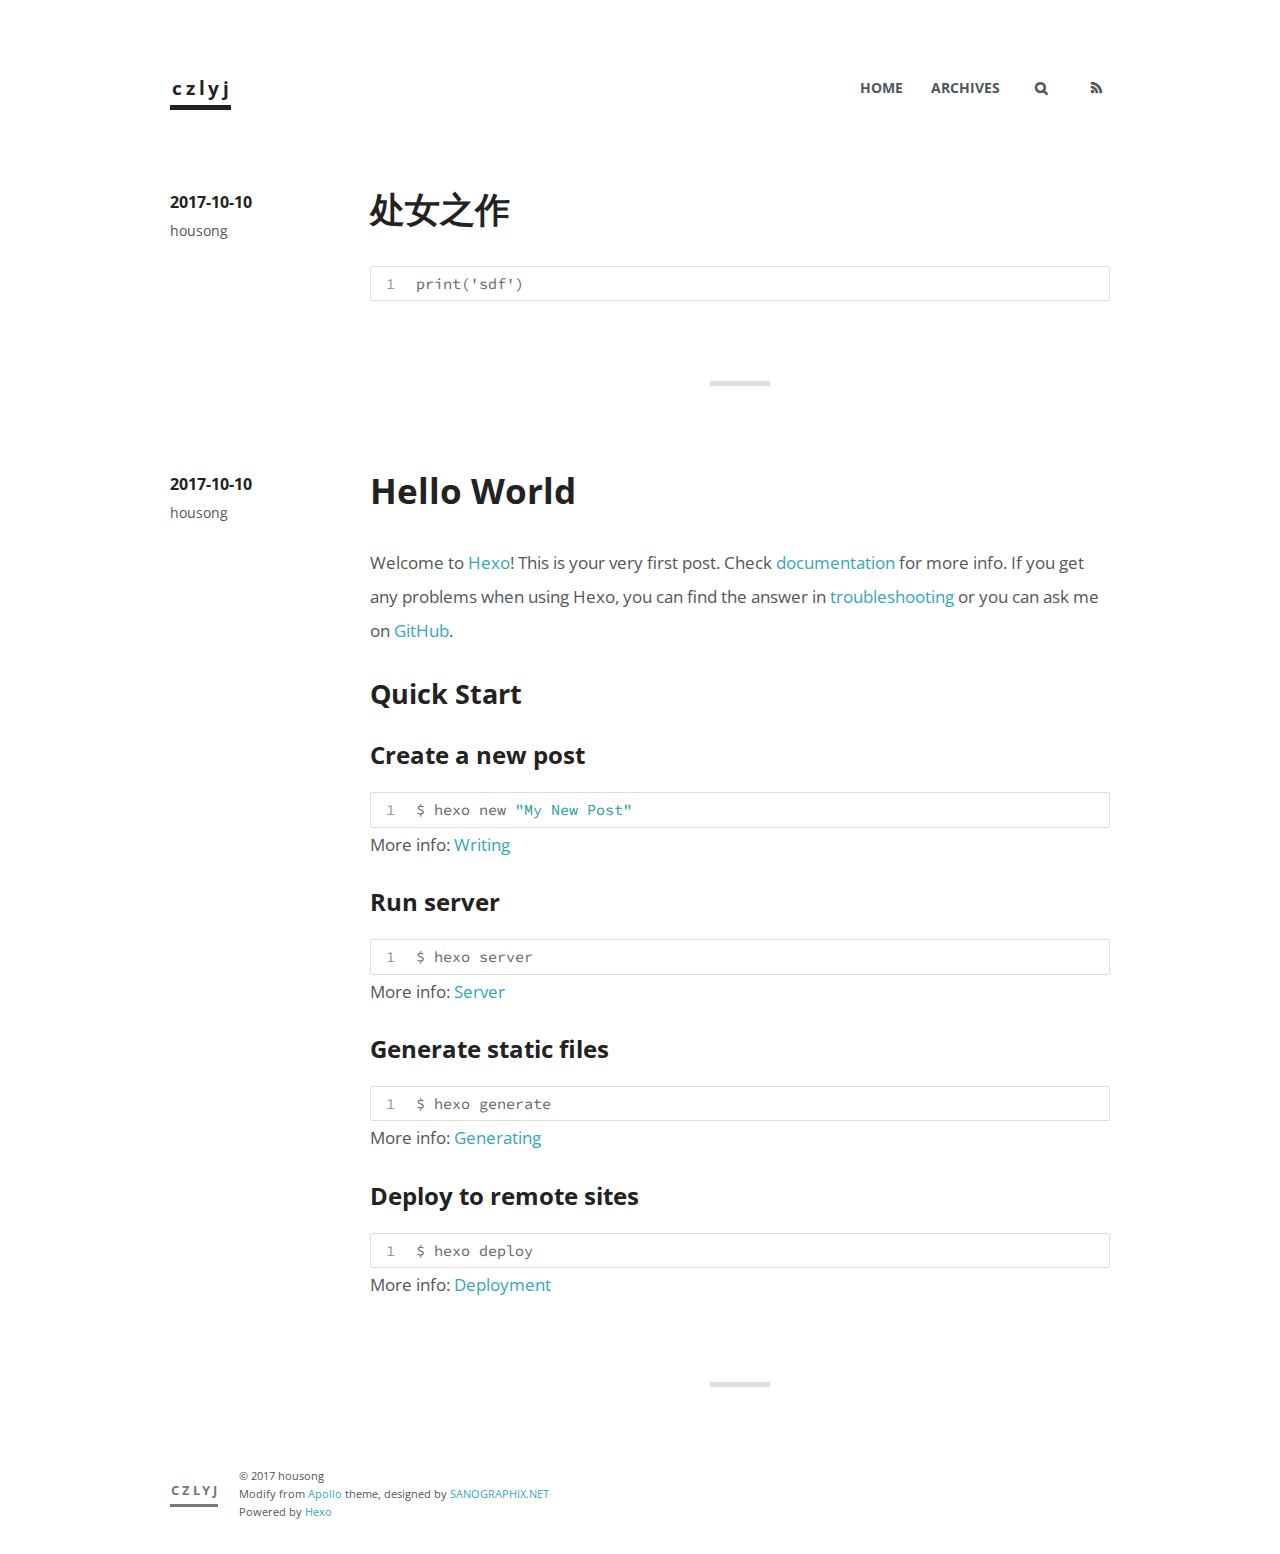
==== commit 84520919: "update" ====
--- a/index.html
+++ b/index.html
@@ -4,7 +4,7 @@
   <meta charset="utf-8">
   
   <title>czlyj</title>
-  <meta name="viewport" content="width=device-width, initial-scale=1, maximum-scale=1">
+  <meta name="viewport" content="width=device-width">
   <meta property="og:type" content="website">
 <meta property="og:title" content="czlyj">
 <meta property="og:url" content="http://yoursite.com/index.html">
@@ -13,114 +13,109 @@
 <meta name="twitter:card" content="summary">
 <meta name="twitter:title" content="czlyj">
   
-    <link rel="alternate" href="/atom.xml" title="czlyj" type="application/atom+xml">
+    <link rel="alternative" href="/atom.xml" title="czlyj" type="application/atom+xml">
   
   
     <link rel="icon" href="/favicon.png">
   
+  <link rel="stylesheet" href="/css/style.css">
+  <!--[if lt IE 9]><script src="//html5shiv.googlecode.com/svn/trunk/html5.js"></script><![endif]-->
   
-    <link href="//fonts.googleapis.com/css?family=Source+Code+Pro" rel="stylesheet" type="text/css">
-  
-  <link rel="stylesheet" href="/css/style.css">
-  
-
 </head>
-
 <body>
   <div id="container">
-    <div id="wrap">
-      <header id="header">
-  <div id="banner"></div>
-  <div id="header-outer" class="outer">
-    <div id="header-title" class="inner">
-      <h1 id="logo-wrap">
-        <a href="/" id="logo">czlyj</a>
-      </h1>
+    <div class="mobile-nav-panel">
+	<i class="icon-reorder icon-large"></i>
+</div>
+<header id="header">
+	<h1 class="blog-title">
+		<a href="/">czlyj</a>
+	</h1>
+	<nav class="nav">
+		<ul>
+			<li><a href="/">Home</a></li><li><a href="/archives">Archives</a></li>
+			<li><a id="nav-search-btn" class="nav-icon" title="Search"></a></li>
+			<li><a href="/atom.xml" id="nav-rss-link" class="nav-icon" title="RSS Feed"></a></li>
+		</ul>
+	</nav>
+	<div id="search-form-wrap">
+		<form action="//google.com/search" method="get" accept-charset="UTF-8" class="search-form"><input type="search" name="q" class="search-form-input" placeholder="Search"><button type="submit" class="search-form-submit">&#xF002;</button><input type="hidden" name="sitesearch" value="http://yoursite.com"></form>
+	</div>
+</header>
+    <div id="main">
       
-    </div>
-    <div id="header-inner" class="inner">
-      <nav id="main-nav">
-        <a id="main-nav-toggle" class="nav-icon"></a>
-        
-          <a class="main-nav-link" href="/">Home</a>
-        
-          <a class="main-nav-link" href="/archives">Archives</a>
-        
-      </nav>
-      <nav id="sub-nav">
-        
-          <a id="nav-rss-link" class="nav-icon" href="/atom.xml" title="RSS Feed"></a>
-        
-        <a id="nav-search-btn" class="nav-icon" title="Search"></a>
-      </nav>
-      <div id="search-form-wrap">
-        <form action="//google.com/search" method="get" accept-charset="UTF-8" class="search-form"><input type="search" name="q" class="search-form-input" placeholder="Search"><button type="submit" class="search-form-submit">&#xF002;</button><input type="hidden" name="sitesearch" value="http://yoursite.com"></form>
-      </div>
-    </div>
-  </div>
-</header>
-      <div class="outer">
-        <section id="main">
   
-    <article id="post-处女之作" class="article article-type-post" itemscope itemprop="blogPost">
-  <div class="article-meta">
-    <a href="/2017/10/10/处女之作/" class="article-date">
+    <article id="post-处女之作" class="post">
+	<footer class="entry-meta-header">
+		<span class="meta-elements date">
+			<a href="/2017/10/10/处女之作/" class="article-date">
   <time datetime="2017-10-10T02:57:08.000Z" itemprop="datePublished">2017-10-10</time>
 </a>
-    
-  </div>
-  <div class="article-inner">
-    
-    
-      <header class="article-header">
-        
+		</span>
+		<span class="meta-elements author">housong</span>
+		<div class="commentscount">
+			
+		</div>
+	</footer>
+	
+	<header class="entry-header">
+		
   
-    <h1 itemprop="name">
+    <h1 itemprop="name" class="entry-title">
       <a class="article-title" href="/2017/10/10/处女之作/">处女之作</a>
     </h1>
   
 
-      </header>
+	</header>
+	<div class="entry-content">
+		
+    	<figure class="highlight plain"><table><tr><td class="gutter"><pre><div class="line">1</div></pre></td><td class="code"><pre><div class="line">print(&apos;sdf&apos;)</div></pre></td></tr></table></figure>
     
-    <div class="article-entry" itemprop="articleBody">
-      
-        <figure class="highlight plain"><table><tr><td class="gutter"><pre><div class="line">1</div></pre></td><td class="code"><pre><div class="line">print(&apos;sdf&apos;)</div></pre></td></tr></table></figure>
-      
-    </div>
-    <footer class="article-footer">
-      <a data-url="http://yoursite.com/2017/10/10/处女之作/" data-id="cj8l1p5ga0001d0753adx7vi6" class="article-share-link">Share</a>
-      
-      
-    </footer>
-  </div>
-  
+	</div>
+	<footer class="entry-footer">
+		<div class="entry-meta-footer">
+			<span class="category">
+				
+			</span>
+			<span class="tags">
+				
+			</span>
+		</div>
+	</footer>
+	
 </article>
 
 
+	<hr class="article-devider">
+
+
+
   
-    <article id="post-hello-world" class="article article-type-post" itemscope itemprop="blogPost">
-  <div class="article-meta">
-    <a href="/2017/10/10/hello-world/" class="article-date">
+    <article id="post-hello-world" class="post">
+	<footer class="entry-meta-header">
+		<span class="meta-elements date">
+			<a href="/2017/10/10/hello-world/" class="article-date">
   <time datetime="2017-10-10T02:29:04.905Z" itemprop="datePublished">2017-10-10</time>
 </a>
-    
-  </div>
-  <div class="article-inner">
-    
-    
-      <header class="article-header">
-        
+		</span>
+		<span class="meta-elements author">housong</span>
+		<div class="commentscount">
+			
+		</div>
+	</footer>
+	
+	<header class="entry-header">
+		
   
-    <h1 itemprop="name">
+    <h1 itemprop="name" class="entry-title">
       <a class="article-title" href="/2017/10/10/hello-world/">Hello World</a>
     </h1>
   
 
-      </header>
-    
-    <div class="article-entry" itemprop="articleBody">
-      
-        <p>Welcome to <a href="https://hexo.io/" target="_blank" rel="external">Hexo</a>! This is your very first post. Check <a href="https://hexo.io/docs/" target="_blank" rel="external">documentation</a> for more info. If you get any problems when using Hexo, you can find the answer in <a href="https://hexo.io/docs/troubleshooting.html" target="_blank" rel="external">troubleshooting</a> or you can ask me on <a href="https://github.com/hexojs/hexo/issues" target="_blank" rel="external">GitHub</a>.</p>
+	</header>
+	<div class="entry-content">
+		
+    	<p>Welcome to <a href="https://hexo.io/" target="_blank" rel="external">Hexo</a>! This is your very first post. Check <a href="https://hexo.io/docs/" target="_blank" rel="external">documentation</a> for more info. If you get any problems when using Hexo, you can find the answer in <a href="https://hexo.io/docs/troubleshooting.html" target="_blank" rel="external">troubleshooting</a> or you can ask me on <a href="https://github.com/hexojs/hexo/issues" target="_blank" rel="external">GitHub</a>.</p>
 <h2 id="Quick-Start"><a href="#Quick-Start" class="headerlink" title="Quick Start"></a>Quick Start</h2><h3 id="Create-a-new-post"><a href="#Create-a-new-post" class="headerlink" title="Create a new post"></a>Create a new post</h3><figure class="highlight bash"><table><tr><td class="gutter"><pre><div class="line">1</div></pre></td><td class="code"><pre><div class="line">$ hexo new <span class="string">"My New Post"</span></div></pre></td></tr></table></figure>
 <p>More info: <a href="https://hexo.io/docs/writing.html" target="_blank" rel="external">Writing</a></p>
 <h3 id="Run-server"><a href="#Run-server" class="headerlink" title="Run server"></a>Run server</h3><figure class="highlight bash"><table><tr><td class="gutter"><pre><div class="line">1</div></pre></td><td class="code"><pre><div class="line">$ hexo server</div></pre></td></tr></table></figure>
@@ -130,92 +125,56 @@
 <h3 id="Deploy-to-remote-sites"><a href="#Deploy-to-remote-sites" class="headerlink" title="Deploy to remote sites"></a>Deploy to remote sites</h3><figure class="highlight bash"><table><tr><td class="gutter"><pre><div class="line">1</div></pre></td><td class="code"><pre><div class="line">$ hexo deploy</div></pre></td></tr></table></figure>
 <p>More info: <a href="https://hexo.io/docs/deployment.html" target="_blank" rel="external">Deployment</a></p>
 
-      
-    </div>
-    <footer class="article-footer">
-      <a data-url="http://yoursite.com/2017/10/10/hello-world/" data-id="cj8l1p5ga0000d075q3j5kw2f" class="article-share-link">Share</a>
-      
-      
-    </footer>
-  </div>
-  
+    
+	</div>
+	<footer class="entry-footer">
+		<div class="entry-meta-footer">
+			<span class="category">
+				
+			</span>
+			<span class="tags">
+				
+			</span>
+		</div>
+	</footer>
+	
 </article>
 
 
-  
+	<hr class="article-devider">
 
-</section>
-        
-          <aside id="sidebar">
-  
-    
-
-  
-    
-
-  
-    
-  
-    
-  <div class="widget-wrap">
-    <h3 class="widget-title">Archives</h3>
-    <div class="widget">
-      <ul class="archive-list"><li class="archive-list-item"><a class="archive-list-link" href="/archives/2017/10/">October 2017</a></li></ul>
-    </div>
-  </div>
 
 
   
-    
-  <div class="widget-wrap">
-    <h3 class="widget-title">Recent Posts</h3>
-    <div class="widget">
-      <ul>
-        
-          <li>
-            <a href="/2017/10/10/处女之作/">处女之作</a>
-          </li>
-        
-          <li>
-            <a href="/2017/10/10/hello-world/">Hello World</a>
-          </li>
-        
-      </ul>
+  
+
     </div>
-  </div>
-
-  
-</aside>
-        
-      </div>
-      <footer id="footer">
-  
-  <div class="outer">
-    <div id="footer-info" class="inner">
-      &copy; 2017 housong<br>
-      Powered by <a href="http://hexo.io/" target="_blank">Hexo</a>
-    </div>
-  </div>
+    <div class="mb-search">
+  <form action="//google.com/search" method="get" accept-charset="utf-8">
+    <input type="search" name="q" results="0" placeholder="Search">
+    <input type="hidden" name="q" value="site:yoursite.com">
+  </form>
+</div>
+<footer id="footer">
+	<h1 class="footer-blog-title">
+		<a href="/">czlyj</a>
+	</h1>
+	<span class="copyright">
+		&copy; 2017 housong<br>
+		Modify from <a href="http://sanographix.github.io/tumblr/apollo/" target="_blank">Apollo</a> theme, designed by <a href="http://www.sanographix.net/" target="_blank">SANOGRAPHIX.NET</a><br>
+		Powered by <a href="http://hexo.io/" target="_blank">Hexo</a>
+	</span>
 </footer>
-    </div>
-    <nav id="mobile-nav">
-  
-    <a href="/" class="mobile-nav-link">Home</a>
-  
-    <a href="/archives" class="mobile-nav-link">Archives</a>
-  
-</nav>
     
 
 <script src="//ajax.googleapis.com/ajax/libs/jquery/2.0.3/jquery.min.js"></script>
 
 
-  <link rel="stylesheet" href="/fancybox/jquery.fancybox.css">
-  <script src="/fancybox/jquery.fancybox.pack.js"></script>
+<link rel="stylesheet" href="/fancybox/jquery.fancybox.css" media="screen" type="text/css">
+<script src="/fancybox/jquery.fancybox.pack.js"></script>
 
 
 <script src="/js/script.js"></script>
-
   </div>
 </body>
 </html>--- a/css/style.css
+++ b/css/style.css
@@ -1,14 +1,6 @@
-body {
-  width: 100%;
-}
-body:before,
-body:after {
-  content: "";
-  display: table;
-}
-body:after {
-  clear: both;
-}
+@charset "utf-8";
+@import url("//fonts.googleapis.com/css?family=Source+Code+Pro");
+@import url("//fonts.googleapis.com/css?family=Open+Sans:400,700");
 html,
 body,
 div,
@@ -117,34 +109,90 @@
   src: url("fonts/fontawesome-webfont.eot?v=#4.0.3");
   src: url("fonts/fontawesome-webfont.eot?#iefix&v=#4.0.3") format("embedded-opentype"), url("fonts/fontawesome-webfont.woff?v=#4.0.3") format("woff"), url("fonts/fontawesome-webfont.ttf?v=#4.0.3") format("truetype"), url("fonts/fontawesome-webfont.svg#fontawesomeregular?v=#4.0.3") format("svg");
 }
-html,
-body,
-#container {
-  height: 100%;
-}
 body {
-  background: #eee;
-  font: 14px "Helvetica Neue", Helvetica, Arial, sans-serif;
+  background: #fff;
+  color: #4f5759;
+  font: 100% 'Open Sans', 'Helvetica Neue', 'Helvetica', 'Arial', 'ヒラギノ角ゴ Pro W3', 'Hiragino Kaku Gothic Pro', 'メイリオ', Meiryo, 'ＭＳ Ｐゴシック', 'MS PGothic', sans-serif;
+  text-rendering: optimizelegibility;
   -webkit-text-size-adjust: 100%;
-}
-.outer {
-  max-width: 1220px;
-  margin: 0 auto;
-  padding: 0 20px;
-}
-.outer:before,
-.outer:after {
-  content: "";
-  display: table;
-}
-.outer:after {
-  clear: both;
-}
-.inner {
-  display: inline;
-  float: left;
-  width: 98.33333333333333%;
-  margin: 0 0.833333333333333%;
+  -webkit-font-smoothing: antialiased;
+  -moz-osx-font-smoothing: grayscale;
+}
+a {
+  color: #33a6b8;
+  text-decoration: none;
+}
+a:hover {
+  color: #2a8998;
+}
+strong,
+b {
+  font-weight: bold;
+}
+em {
+  font-style: italic;
+}
+code {
+  text-shadow: 0 1px #fff;
+  padding: 0 0.3em;
+}
+del {
+  text-decoration: line-through;
+}
+sub,
+sup {
+  font-size: 75%;
+  line-height: 0;
+  position: relative;
+}
+:root sub,
+:root sup {
+  vertical-align: baseline;
+}
+sup {
+  top: -0.5em;
+}
+sub {
+  bottom: -0.2em;
+}
+acronym,
+abbr {
+  border-bottom: 1px dotted;
+  font-variant: normal;
+}
+abbr {
+  cursor: help;
+}
+h1,
+h2,
+h3,
+h4,
+h5,
+h6 {
+  color: #222;
+  font-weight: bold;
+}
+h1 a,
+h2 a,
+h3 a,
+h4 a,
+h5 a,
+h6 a {
+  color: #222;
+  text-decoration: none;
+}
+h1 a:hover,
+h2 a:hover,
+h3 a:hover,
+h4 a:hover,
+h5 a:hover,
+h6 a:hover {
+  color: #222;
+}
+pre,
+code {
+  font-family: "Source Code Pro", Consolas, Monaco, Menlo, Consolas, monospace;
+  font-size: 1em;
 }
 .left,
 .alignleft {
@@ -154,289 +202,255 @@
 .alignright {
   float: right;
 }
-.clear {
+.entry-content .gist {
+  background: color-code;
+  border: 1px solid #ddd;
+  margin-top: 15px;
+  padding: 7px 15px;
+  border-radius: 2px;
+  text-shadow: 0 0 1px #fff;
+  line-height: 1.6;
+  overflow: auto;
+  color: #666;
+}
+.entry-content .gist .gist-file {
+  border: none;
+  font-family: inherit;
+  margin: 0;
+  font-size: 0.9em;
+}
+.entry-content .gist .gist-file .gist-data {
+  background: none;
+  border-bottom: none;
+}
+.entry-content .gist .gist-file .gist-data pre {
+  padding: 0 !important;
+  font-family: "Source Code Pro", Consolas, Monaco, Menlo, Consolas, monospace;
+}
+.entry-content .gist .gist-file .gist-meta {
+  background: none;
+  color: #999;
+  margin-top: 5px;
+  padding: 0;
+  text-shadow: 0 0 1px #fff;
+  font-size: 100%;
+}
+.entry-content .gist .gist-file .gist-meta a {
+  color: #33a6b8;
+}
+.entry-content .gist .gist-file .gist-meta a:visited {
+  color: #33a6b8;
+}
+figure.highlight {
+  background: color-code;
+  border: 1px solid #ddd;
+  margin: 0;
+  padding: 7px 15px;
+  border-radius: 2px;
+  text-shadow: 0 0 1px #fff;
+  line-height: 1.6;
+  overflow: auto;
+  position: relative;
+  font-size: 0.9em;
+}
+figure.highlight figcaption {
+  color: #999;
+  margin-bottom: 5px;
+  text-shadow: 0 0 1px #fff;
+}
+figure.highlight figcaption a {
+  position: absolute;
+  right: 15px;
+}
+figure.highlight pre {
+  background: none;
+  border: none;
+  padding: 0;
+  margin: 0;
+}
+figure.highlight table {
+  margin-top: 0;
+  border-spacing: 0;
+}
+figure.highlight th {
+  font-weight: normal;
+  border-bottom: 0;
+  padding-bottom: 0;
+}
+figure.highlight td {
+  border-bottom: 0;
+  padding: 0;
+}
+figure.highlight .gutter {
+  color: #999;
+  padding-right: 20px;
+  text-align: left;
+}
+figure.highlight .code {
+  border-left: 1px solid #fff;
+  color: #666;
+}
+pre .comment,
+pre .template_comment,
+pre .diff .header,
+pre .doctype,
+pre .pi,
+pre .lisp .string,
+pre .javadoc {
+  color: #93a1a1;
+  font-style: italic;
+}
+pre .keyword,
+pre .winutils,
+pre .method,
+pre .addition,
+pre .css .tag,
+pre .request,
+pre .status,
+pre .nginx .title {
+  color: #859900;
+}
+pre .number,
+pre .command,
+pre .string,
+pre .tag .value,
+pre .phpdoc,
+pre .tex .formula,
+pre .regexp,
+pre .hexcolor {
+  color: #2aa198;
+}
+pre .title,
+pre .localvars,
+pre .chunk,
+pre .decorator,
+pre .built_in,
+pre .identifier,
+pre .vhdl,
+pre .literal,
+pre .id {
+  color: #268bd2;
+}
+pre .attribute,
+pre .variable,
+pre .lisp .body,
+pre .smalltalk .number,
+pre .constant,
+pre .class .title,
+pre .parent,
+pre .haskell .type {
+  color: #b58900;
+}
+pre .preprocessor,
+pre .preprocessor .keyword,
+pre .shebang,
+pre .symbol,
+pre .symbol .string,
+pre .diff .change,
+pre .special,
+pre .attr_selector,
+pre .important,
+pre .subst,
+pre .cdata,
+pre .clojure .title {
+  color: #cb4b16;
+}
+pre .deletion {
+  color: #dc322f;
+}
+#header {
+  display: block;
+  margin: 4em 0;
+  position: relative;
+  *zoom: 1;
+}
+#header:after {
+  display: block;
+  visibility: hidden;
+  font-size: 0;
+  height: 0;
   clear: both;
-}
-#container {
-  position: relative;
-}
-.mobile-nav-on {
-  overflow: hidden;
-}
-#wrap {
-  height: 100%;
-  width: 100%;
-  position: absolute;
-  top: 0;
-  left: 0;
-  -webkit-transition: 0.2s ease-out;
-  -moz-transition: 0.2s ease-out;
-  -ms-transition: 0.2s ease-out;
-  transition: 0.2s ease-out;
-  z-index: 1;
-  background: #eee;
-}
-.mobile-nav-on #wrap {
-  left: 280px;
-}
-@media screen and (min-width: 768px) {
-  #main {
-    display: inline;
-    float: left;
-    width: 73.33333333333333%;
-    margin: 0 0.833333333333333%;
-  }
-}
-.article-date,
-.article-category-link,
-.archive-year,
-.widget-title {
-  text-decoration: none;
+  content: ".";
+}
+.blog-title {
+  float: left;
+  display: inline-block;
+  font-size: 120%;
+  font-weight: bold;
+  padding-bottom: 0.2em;
+  letter-spacing: 0.2em;
+  margin: 10px 0;
+  border-bottom: 5px solid #222;
+}
+.blog-title:hover {
+  border-color: #33a6b8;
+}
+.blog-title:hover a {
+  color: #33a6b8;
+}
+.blog-title a {
+  position: relative;
+  left: 0.1em;
+  padding: 0.4em 0;
+}
+.mobile-nav-panel {
+  display: none;
+  padding: 15px 0 0;
+}
+.mobile-nav-panel .icon-reorder {
+  cursor: pointer;
+  display: inline-block;
+  width: 18px;
+  height: 17px;
+  background: url("/images/icon-reorder@2x.png") no-repeat 0 0;
+  -webkit-background-size: 18px 17px;
+  -moz-background-size: 18px 17px;
+  background-size: 18px 17px;
+}
+.nav {
+  margin: 10px 0;
+  font-size: 85%;
   text-transform: uppercase;
-  letter-spacing: 2px;
-  color: #999;
-  margin-bottom: 1em;
-  margin-left: 5px;
-  line-height: 1em;
-  text-shadow: 0 1px #fff;
+  float: right;
+  position: relative;
+}
+.nav ul {
+  display: block;
+  *zoom: 1;
+  margin: 0;
+  padding: 0;
+}
+.nav ul:after {
+  display: block;
+  visibility: hidden;
+  font-size: 0;
+  height: 0;
+  clear: both;
+  content: ".";
+}
+.nav li {
+  float: left;
+  margin: 0.3em 0 0.3em 2em;
+}
+.nav li img {
+  vertical-align: middle;
+}
+.nav a {
   font-weight: bold;
-}
-.article-inner,
-.archive-article-inner {
-  background: #fff;
-  -webkit-box-shadow: 1px 2px 3px #ddd;
-  box-shadow: 1px 2px 3px #ddd;
-  border: 1px solid #ddd;
-  border-radius: 3px;
-}
-.article-entry h1,
-.widget h1 {
-  font-size: 2em;
-}
-.article-entry h2,
-.widget h2 {
-  font-size: 1.5em;
-}
-.article-entry h3,
-.widget h3 {
-  font-size: 1.3em;
-}
-.article-entry h4,
-.widget h4 {
-  font-size: 1.2em;
-}
-.article-entry h5,
-.widget h5 {
-  font-size: 1em;
-}
-.article-entry h6,
-.widget h6 {
-  font-size: 1em;
-  color: #999;
-}
-.article-entry hr,
-.widget hr {
-  border: 1px dashed #ddd;
-}
-.article-entry strong,
-.widget strong {
-  font-weight: bold;
-}
-.article-entry em,
-.widget em,
-.article-entry cite,
-.widget cite {
-  font-style: italic;
-}
-.article-entry sup,
-.widget sup,
-.article-entry sub,
-.widget sub {
-  font-size: 0.75em;
-  line-height: 0;
-  position: relative;
-  vertical-align: baseline;
-}
-.article-entry sup,
-.widget sup {
-  top: -0.5em;
-}
-.article-entry sub,
-.widget sub {
-  bottom: -0.2em;
-}
-.article-entry small,
-.widget small {
-  font-size: 0.85em;
-}
-.article-entry acronym,
-.widget acronym,
-.article-entry abbr,
-.widget abbr {
-  border-bottom: 1px dotted;
-}
-.article-entry ul,
-.widget ul,
-.article-entry ol,
-.widget ol,
-.article-entry dl,
-.widget dl {
-  margin: 0 20px;
-  line-height: 1.6em;
-}
-.article-entry ul ul,
-.widget ul ul,
-.article-entry ol ul,
-.widget ol ul,
-.article-entry ul ol,
-.widget ul ol,
-.article-entry ol ol,
-.widget ol ol {
-  margin-top: 0;
-  margin-bottom: 0;
-}
-.article-entry ul,
-.widget ul {
-  list-style: disc;
-}
-.article-entry ol,
-.widget ol {
-  list-style: decimal;
-}
-.article-entry dt,
-.widget dt {
-  font-weight: bold;
-}
-#header {
-  height: 300px;
-  position: relative;
-  border-bottom: 1px solid #ddd;
-}
-#header:before,
-#header:after {
-  content: "";
-  position: absolute;
-  left: 0;
-  right: 0;
-  height: 40px;
-}
-#header:before {
-  top: 0;
-  background: -webkit-linear-gradient(rgba(0,0,0,0.2), transparent);
-  background: -moz-linear-gradient(rgba(0,0,0,0.2), transparent);
-  background: -ms-linear-gradient(rgba(0,0,0,0.2), transparent);
-  background: linear-gradient(rgba(0,0,0,0.2), transparent);
-}
-#header:after {
-  bottom: 0;
-  background: -webkit-linear-gradient(transparent, rgba(0,0,0,0.2));
-  background: -moz-linear-gradient(transparent, rgba(0,0,0,0.2));
-  background: -ms-linear-gradient(transparent, rgba(0,0,0,0.2));
-  background: linear-gradient(transparent, rgba(0,0,0,0.2));
-}
-#header-outer {
-  height: 100%;
-  position: relative;
-}
-#header-inner {
-  position: relative;
-  overflow: hidden;
-}
-#banner {
-  position: absolute;
-  top: 0;
-  left: 0;
-  width: 100%;
-  height: 100%;
-  background: url("images/banner.jpg") center #000;
-  -webkit-background-size: cover;
-  -moz-background-size: cover;
-  background-size: cover;
-  z-index: -1;
-}
-#header-title {
-  text-align: center;
-  height: 40px;
-  position: absolute;
-  top: 50%;
-  left: 0;
-  margin-top: -20px;
-}
-#logo,
-#subtitle {
-  text-decoration: none;
-  color: #fff;
-  font-weight: 300;
-  text-shadow: 0 1px 4px rgba(0,0,0,0.3);
-}
-#logo {
-  font-size: 40px;
-  line-height: 40px;
-  letter-spacing: 2px;
-}
-#subtitle {
-  font-size: 16px;
-  line-height: 16px;
-  letter-spacing: 1px;
-}
-#subtitle-wrap {
-  margin-top: 16px;
-}
-#main-nav {
-  float: left;
-  margin-left: -15px;
-}
-.nav-icon,
-.main-nav-link {
-  float: left;
-  color: #fff;
-  opacity: 0.6;
-  text-decoration: none;
-  text-shadow: 0 1px rgba(0,0,0,0.2);
-  -webkit-transition: opacity 0.2s;
-  -moz-transition: opacity 0.2s;
-  -ms-transition: opacity 0.2s;
-  transition: opacity 0.2s;
-  display: block;
-  padding: 20px 15px;
-}
-.nav-icon:hover,
-.main-nav-link:hover {
-  opacity: 1;
+  color: #4f5759;
+}
+.nav a:hover {
+  color: #33a6b8;
 }
 .nav-icon {
   font-family: FontAwesome;
   text-align: center;
-  font-size: 14px;
-  width: 14px;
-  height: 14px;
-  padding: 20px 15px;
+  font-size: 100%;
+  width: 100%;
+  height: 100%;
+  padding: 20px 8px;
   position: relative;
   cursor: pointer;
-}
-.main-nav-link {
-  font-weight: 300;
-  letter-spacing: 1px;
-}
-@media screen and (max-width: 479px) {
-  .main-nav-link {
-    display: none;
-  }
-}
-#main-nav-toggle {
-  display: none;
-}
-#main-nav-toggle:before {
-  content: "\f0c9";
-}
-@media screen and (max-width: 479px) {
-  #main-nav-toggle {
-    display: block;
-  }
-}
-#sub-nav {
-  float: right;
-  margin-right: -15px;
 }
 #nav-rss-link:before {
   content: "\f09e";
@@ -445,25 +459,32 @@
   content: "\f002";
 }
 #search-form-wrap {
+  display: none;
   position: absolute;
-  top: 15px;
+  top: 10px;
   width: 150px;
   height: 30px;
-  right: -150px;
+  right: 280px;
   opacity: 0;
+  -ms-filter: "progid:DXImageTransform.Microsoft.Alpha(Opacity=0)";
+  filter: alpha(opacity=0);
   -webkit-transition: 0.2s ease-out;
   -moz-transition: 0.2s ease-out;
+  -o-transition: 0.2s ease-out;
   -ms-transition: 0.2s ease-out;
   transition: 0.2s ease-out;
 }
 #search-form-wrap.on {
+  display: block;
   opacity: 1;
-  right: 0;
-}
-@media screen and (max-width: 479px) {
+  -ms-filter: none;
+  filter: none;
+  right: 55px;
+}
+@media (max-width: 767px) {
   #search-form-wrap {
     width: 100%;
-    right: -100%;
+    left: -100%;
   }
 }
 .search-form {
@@ -472,7 +493,7 @@
   left: 0;
   right: 0;
   background: #fff;
-  padding: 5px 15px;
+  padding: 3px 15px;
   border-radius: 15px;
   -webkit-box-shadow: 0 0 10px rgba(0,0,0,0.3);
   box-shadow: 0 0 10px rgba(0,0,0,0.3);
@@ -480,9 +501,10 @@
 .search-form-input {
   border: none;
   background: none;
-  color: #555;
-  width: 100%;
-  font: 13px "Helvetica Neue", Helvetica, Arial, sans-serif;
+  color: #4f5759;
+  letter-spacing: 1px;
+  width: 90%;
+  font: 13px 'Open Sans', 'Helvetica Neue', 'Helvetica', 'Arial', 'ヒラギノ角ゴ Pro W3', 'Hiragino Kaku Gothic Pro', 'メイリオ', Meiryo, 'ＭＳ Ｐゴシック', 'MS PGothic', sans-serif;
   outline: none;
 }
 .search-form-input::-webkit-search-results-decoration,
@@ -504,169 +526,203 @@
 .search-form-submit:focus {
   color: #777;
 }
-.article {
-  margin: 50px 0;
-}
-.article-inner {
-  overflow: hidden;
-}
-.article-meta:before,
-.article-meta:after {
-  content: "";
-  display: table;
-}
-.article-meta:after {
-  clear: both;
-}
-.article-date {
-  float: left;
-}
-.article-category {
-  float: left;
-  line-height: 1em;
-  color: #ccc;
-  text-shadow: 0 1px #fff;
-  margin-left: 8px;
-}
-.article-category:before {
-  content: "\2022";
-}
-.article-category-link {
-  margin: 0 12px 1em;
-}
-.article-header {
-  padding: 20px 20px 0;
-}
-.article-title {
-  text-decoration: none;
-  font-size: 2em;
+#container {
+  width: 940px;
+  margin-left: auto;
+  margin-right: auto;
+}
+#main {
+  padding-left: 200px;
+}
+.post {
+  margin-bottom: 5em;
+  position: relative;
+}
+.post .entry-header {
+  margin-bottom: 2em;
+}
+.post .entry-title {
   font-weight: bold;
-  color: #555;
-  line-height: 1.1em;
-  -webkit-transition: color 0.2s;
-  -moz-transition: color 0.2s;
-  -ms-transition: color 0.2s;
-  transition: color 0.2s;
-}
-a.article-title:hover {
-  color: #258fb8;
-}
-.article-entry {
-  color: #555;
-  padding: 0 20px;
-}
-.article-entry:before,
-.article-entry:after {
-  content: "";
-  display: table;
-}
-.article-entry:after {
-  clear: both;
-}
-.article-entry p,
-.article-entry table {
-  line-height: 1.6em;
-  margin: 1.6em 0;
-}
-.article-entry h1,
-.article-entry h2,
-.article-entry h3,
-.article-entry h4,
-.article-entry h5,
-.article-entry h6 {
+  font-size: 220%;
+  margin: 0;
+}
+.article-devider {
+  width: 8%;
+  margin: 5em auto;
+  border: 0;
+  border-top: 5px solid #ddd;
+}
+.entry-meta-header {
+  position: absolute;
+  top: 0.5em;
+  left: -200px;
+  width: 180px;
+  font-size: 85%;
+}
+.entry-meta-header a {
+  color: #4f5759;
+}
+.entry-meta-header a:hover {
+  color: #33a6b8;
+}
+.entry-meta-header .meta-elements {
+  display: block;
+  margin-bottom: 0.5em;
+}
+.entry-meta-header .date {
   font-weight: bold;
-}
-.article-entry h1,
-.article-entry h2,
-.article-entry h3,
-.article-entry h4,
-.article-entry h5,
-.article-entry h6 {
-  line-height: 1.1em;
-  margin: 1.1em 0;
-}
-.article-entry a {
-  color: #258fb8;
-  text-decoration: none;
-}
-.article-entry a:hover {
-  text-decoration: underline;
-}
-.article-entry ul,
-.article-entry ol,
-.article-entry dl {
-  margin-top: 1.6em;
-  margin-bottom: 1.6em;
-}
-.article-entry img,
-.article-entry video {
+  font-size: 120%;
+}
+.entry-meta-header .date a {
+  color: #222;
+}
+.entry-meta-header .date a:hover {
+  color: #33a6b8;
+}
+.entry-meta-header .commentscount {
+  font-size: 90%;
+  margin-top: 1.5em;
+}
+.entry-content {
+  font-size: 105%;
+  line-height: 2em;
+  margin-bottom: 2em;
+}
+.entry-content .title.link a:after {
+  content: '\f08e';
+  color: #999;
+  font: 12px FontAwesome;
+  padding-left: 10px;
+  vertical-align: super;
+}
+.entry-content p {
+  margin: 0 0 1em 0;
+}
+.entry-content img,
+.entry-content video {
   max-width: 100%;
   height: auto;
   display: block;
   margin: auto;
 }
-.article-entry iframe {
-  border: none;
-}
-.article-entry table {
-  width: 100%;
+.entry-content a[title*="Flickr"] img {
+  height: auto !important;
+}
+.entry-content h1,
+.entry-content h2,
+.entry-content h3,
+.entry-content h4,
+.entry-content h5,
+.entry-content h6 {
+  margin: 1em 0 0.8em 0;
+  line-height: 1.5;
+}
+.entry-content h1 {
+  font-size: 170%;
+}
+.entry-content h2 {
+  font-size: 160%;
+}
+.entry-content h3 {
+  font-size: 140%;
+}
+.entry-content h4 {
+  font-size: 130%;
+}
+.entry-content h5 {
+  font-size: 110%;
+}
+.entry-content h6 {
+  font-size: 100%;
+}
+.entry-content dt {
+  font-weight: bold;
+}
+.entry-content ul {
+  list-style: disc !important;
+}
+.entry-content ol {
+  list-style: decimal !important;
+}
+.entry-content ul,
+.entry-content ol,
+.entry-content dl {
+  margin: 0 0 1em 1.5em;
+  padding: 0;
+}
+.entry-content ul li ul,
+.entry-content ol li ul,
+.entry-content dl li ul,
+.entry-content ul li ol,
+.entry-content ol li ol,
+.entry-content dl li ol {
+  margin-bottom: 0;
+}
+.entry-content table {
+  margin: 0;
+  width: auto;
   border-collapse: collapse;
   border-spacing: 0;
 }
-.article-entry th {
+.entry-content th {
   font-weight: bold;
   border-bottom: 3px solid #ddd;
   padding-bottom: 0.5em;
 }
-.article-entry td {
+.entry-content td {
   border-bottom: 1px solid #ddd;
   padding: 10px 0;
 }
-.article-entry blockquote {
+.entry-content blockquote {
   font-family: Georgia, "Times New Roman", serif;
-  font-size: 1.4em;
-  margin: 1.6em 20px;
-  text-align: center;
-}
-.article-entry blockquote footer {
-  font-size: 14px;
-  margin: 1.6em 0;
-  font-family: "Helvetica Neue", Helvetica, Arial, sans-serif;
-}
-.article-entry blockquote footer cite:before {
+  margin: 1.5em 3em;
+  padding: 5px 20px;
+  border-left: 2px solid #aaa;
+  color: #777;
+}
+.entry-content blockquote p:last-child {
+  margin-bottom: 0;
+}
+.entry-content blockquote footer {
+  font-size: 100%;
+  font-family: 'Open Sans', 'Helvetica Neue', 'Helvetica', 'Arial', 'ヒラギノ角ゴ Pro W3', 'Hiragino Kaku Gothic Pro', 'メイリオ', Meiryo, 'ＭＳ Ｐゴシック', 'MS PGothic', sans-serif;
+}
+.entry-content blockquote footer cite:before {
   content: "—";
   padding: 0 0.5em;
 }
-.article-entry .pullquote {
+.entry-content .pullquote {
+  border-left: 0;
+  font-family: Georgia, "Times New Roman", serif;
   text-align: left;
   width: 45%;
-  margin: 0;
-}
-.article-entry .pullquote.left {
+  margin: 10px 0 0 0;
+}
+.entry-content .pullquote .left {
   margin-left: 0.5em;
   margin-right: 1em;
 }
-.article-entry .pullquote.right {
+.entry-content .pullquote .right {
   margin-right: 0.5em;
   margin-left: 1em;
 }
-.article-entry .caption {
-  color: #999;
+.entry-content .caption {
+  color: #4f5759;
   display: block;
   font-size: 0.9em;
   margin-top: 0.5em;
   position: relative;
   text-align: center;
 }
-.article-entry .video-container {
+.entry-content .video-container {
   position: relative;
   padding-top: 56.25%;
   height: 0;
   overflow: hidden;
 }
-.article-entry .video-container iframe,
-.article-entry .video-container object,
-.article-entry .video-container embed {
+.entry-content .video-container iframe,
+.entry-content .video-container object,
+.entry-content .video-container embed {
   position: absolute;
   top: 0;
   left: 0;
@@ -674,70 +730,97 @@
   height: 100%;
   margin-top: 0;
 }
-.article-more-link a {
-  display: inline-block;
-  line-height: 1em;
-  padding: 6px 15px;
-  border-radius: 15px;
-  background: #eee;
-  color: #999;
-  text-shadow: 0 1px #fff;
-  text-decoration: none;
-}
-.article-more-link a:hover {
-  background: #258fb8;
-  color: #fff;
-  text-decoration: none;
-  text-shadow: 0 1px #1e7293;
-}
-.article-footer {
-  font-size: 0.85em;
-  line-height: 1.6em;
-  border-top: 1px solid #ddd;
-  padding-top: 1.6em;
-  margin: 0 20px 20px;
-}
-.article-footer:before,
-.article-footer:after {
-  content: "";
-  display: table;
-}
-.article-footer:after {
-  clear: both;
-}
-.article-footer a {
-  color: #999;
-  text-decoration: none;
-}
-.article-footer a:hover {
-  color: #555;
+.entry-content pre {
+  padding: 15px;
+  background: #f5f5f5;
+  border: 0;
+  border-bottom-right-radius: 0;
+  border-bottom-left-radius: 0;
+  border-top-left-radius: 0;
+  border-radius: 3px;
+  -webkit-background-clip: padding;
+  -moz-background-clip: padding;
+  background-clip: padding-box;
+  word-wrap: normal;
+  overflow-x: auto;
+  font-size: 100%;
+  line-height: 1.3;
+}
+.entry-content hr {
+  width: 20%;
+  margin: 3em auto;
+  border: 0;
+  border-top: 3px solid #d5d5d5;
+}
+.entry-meta-footer {
+  font-size: 85%;
+  color: #777;
+  line-height: 1.5;
+  margin-bottom: 1.5em;
+}
+.entry-meta-footer a {
+  color: #777;
+}
+.entry-meta-footer a:hover {
+  color: #33a6b8;
+}
+.entry-meta-footer li {
+  list-style-type: none;
+}
+.entry-meta-footer span {
+  line-height: 2em;
+}
+.entry-meta-footer .category a {
+  margin-left: 5px;
+  margin-right: 5px;
+}
+.entry-meta-footer .category a:first-child {
+  margin-left: 0;
+}
+.entry-meta-footer .category a:last-child {
+  margin-right: 0;
+}
+.entry-meta-footer .meta {
+  margin-bottom: 0.7em;
+}
+.article-tag-list {
+  padding: 0;
 }
 .article-tag-list-item {
   float: left;
   margin-right: 10px;
 }
-.article-tag-list-link:before {
+.article-tag-list-item:before {
   content: "#";
 }
-.article-comment-link {
-  float: right;
-}
-.article-comment-link:before {
-  content: "\f075";
-  font-family: FontAwesome;
-  padding-right: 8px;
-}
-.article-share-link {
-  cursor: pointer;
-  float: right;
-  margin-left: 20px;
-}
-.article-share-link:before {
-  content: "\f064";
-  font-family: FontAwesome;
-  padding-right: 6px;
+.article-gallery {
+  background: #000;
+  position: relative;
+  margin-bottom: 20px;
+}
+.article-gallery-photos {
+  position: relative;
+  overflow: hidden;
+}
+.article-gallery-img {
+  display: none;
+  max-width: 100%;
+}
+.article-gallery-img:first-child {
+  display: block;
+}
+.article-gallery-img.loaded {
+  position: absolute;
+  display: block;
+}
+.article-gallery-img img {
+  display: block;
+  max-width: 100%;
+  margin: 0 auto;
 }
 #article-nav {
+  clear: both;
+  zoom: 1;
   position: relative;
 }
 #article-nav:before,
@@ -750,7 +833,7 @@
 }
 @media screen and (min-width: 768px) {
   #article-nav {
-    margin: 50px 0;
+    margin: 6em 0 50px 0;
   }
   #article-nav:before {
     width: 8px;
@@ -761,8 +844,10 @@
     margin-top: -4px;
     margin-left: -4px;
     content: "";
+    -webkit-border-radius: 50%;
     border-radius: 50%;
     background: #ddd;
+    -webkit-box-shadow: 0 1px 2px #fff;
     -webkit-box-shadow: 0 1px 2px #fff;
     box-shadow: 0 1px 2px #fff;
   }
@@ -773,6 +858,8 @@
   color: #999;
   -webkit-box-sizing: border-box;
   -moz-box-sizing: border-box;
+  -webkit-box-sizing: border-box;
+  -moz-box-sizing: border-box;
   box-sizing: border-box;
   margin-top: 50px;
   text-align: center;
@@ -816,559 +903,250 @@
   line-height: 1.6em;
   margin-top: 0.5em;
 }
-.article-share-box {
-  position: absolute;
-  display: none;
-  background: #fff;
-  -webkit-box-shadow: 1px 2px 10px rgba(0,0,0,0.2);
-  box-shadow: 1px 2px 10px rgba(0,0,0,0.2);
-  border-radius: 3px;
-  margin-left: -145px;
-  overflow: hidden;
-  z-index: 1;
-}
-.article-share-box.on {
-  display: block;
-}
-.article-share-input {
-  width: 100%;
-  background: none;
-  -webkit-box-sizing: border-box;
-  -moz-box-sizing: border-box;
-  box-sizing: border-box;
-  font: 14px "Helvetica Neue", Helvetica, Arial, sans-serif;
-  padding: 0 15px;
-  color: #555;
-  outline: none;
-  border: 1px solid #ddd;
-  border-radius: 3px 3px 0 0;
-  height: 36px;
-  line-height: 36px;
-}
-.article-share-links {
-  background: #eee;
-}
-.article-share-links:before,
-.article-share-links:after {
-  content: "";
-  display: table;
-}
-.article-share-links:after {
-  clear: both;
-}
-.article-share-twitter,
-.article-share-facebook,
-.article-share-pinterest,
-.article-share-google {
-  width: 50px;
-  height: 36px;
-  display: block;
-  float: left;
-  position: relative;
-  color: #999;
-  text-shadow: 0 1px #fff;
-}
-.article-share-twitter:before,
-.article-share-facebook:before,
-.article-share-pinterest:before,
-.article-share-google:before {
-  font-size: 20px;
-  font-family: FontAwesome;
-  width: 20px;
-  height: 20px;
-  position: absolute;
-  top: 50%;
-  left: 50%;
-  margin-top: -10px;
-  margin-left: -10px;
+.archive .post {
+  margin-bottom: 0;
+}
+.archive .entry-content h1 {
+  font-size: 170%;
+}
+#page-nav {
   text-align: center;
-}
-.article-share-twitter:hover,
-.article-share-facebook:hover,
-.article-share-pinterest:hover,
-.article-share-google:hover {
-  color: #fff;
-}
-.article-share-twitter:before {
-  content: "\f099";
-}
-.article-share-twitter:hover {
-  background: #00aced;
-  text-shadow: 0 1px #008abe;
-}
-.article-share-facebook:before {
-  content: "\f09a";
-}
-.article-share-facebook:hover {
-  background: #3b5998;
-  text-shadow: 0 1px #2f477a;
-}
-.article-share-pinterest:before {
-  content: "\f0d2";
-}
-.article-share-pinterest:hover {
-  background: #cb2027;
-  text-shadow: 0 1px #a21a1f;
-}
-.article-share-google:before {
-  content: "\f0d5";
-}
-.article-share-google:hover {
-  background: #dd4b39;
-  text-shadow: 0 1px #be3221;
-}
-.article-gallery {
-  background: #000;
-  position: relative;
-}
-.article-gallery-photos {
-  position: relative;
-  overflow: hidden;
-}
-.article-gallery-img {
-  display: none;
-  max-width: 100%;
-}
-.article-gallery-img:first-child {
-  display: block;
-}
-.article-gallery-img.loaded {
-  position: absolute;
-  display: block;
-}
-.article-gallery-img img {
-  display: block;
-  max-width: 100%;
-  margin: 0 auto;
-}
-#comments {
-  background: #fff;
-  -webkit-box-shadow: 1px 2px 3px #ddd;
-  box-shadow: 1px 2px 3px #ddd;
-  padding: 20px;
-  border: 1px solid #ddd;
-  border-radius: 3px;
-  margin: 50px 0;
-}
-#comments a {
-  color: #258fb8;
-}
-.archives-wrap {
-  margin: 50px 0;
-}
-.archives:before,
-.archives:after {
-  content: "";
-  display: table;
-}
-.archives:after {
-  clear: both;
-}
-.archive-year-wrap {
-  margin-bottom: 1em;
-}
-.archives {
-  -webkit-column-gap: 10px;
-  -moz-column-gap: 10px;
-  column-gap: 10px;
-}
-@media screen and (min-width: 480px) and (max-width: 767px) {
-  .archives {
-    -webkit-column-count: 2;
-    -moz-column-count: 2;
-    column-count: 2;
-  }
-}
-@media screen and (min-width: 768px) {
-  .archives {
-    -webkit-column-count: 3;
-    -moz-column-count: 3;
-    column-count: 3;
-  }
-}
-.archive-article {
-  -webkit-column-break-inside: avoid;
-  page-break-inside: avoid;
-  overflow: hidden;
-  break-inside: avoid-column;
-}
-.archive-article-inner {
-  padding: 10px;
-  margin-bottom: 15px;
-}
-.archive-article-title {
-  text-decoration: none;
+  text-transform: uppercase;
+  font-size: 95%;
   font-weight: bold;
-  color: #555;
-  -webkit-transition: color 0.2s;
-  -moz-transition: color 0.2s;
-  -ms-transition: color 0.2s;
-  transition: color 0.2s;
-  line-height: 1.6em;
-}
-.archive-article-title:hover {
-  color: #258fb8;
-}
-.archive-article-footer {
-  margin-top: 1em;
-}
-.archive-article-date {
-  color: #999;
-  text-decoration: none;
-  font-size: 0.85em;
-  line-height: 1em;
-  margin-bottom: 0.5em;
-  display: block;
-}
-#page-nav {
-  margin: 50px auto;
-  background: #fff;
-  -webkit-box-shadow: 1px 2px 3px #ddd;
-  box-shadow: 1px 2px 3px #ddd;
-  border: 1px solid #ddd;
-  border-radius: 3px;
-  text-align: center;
-  color: #999;
-  overflow: hidden;
-}
-#page-nav:before,
-#page-nav:after {
-  content: "";
-  display: table;
-}
-#page-nav:after {
-  clear: both;
+  letter-spacing: 0.1em;
 }
 #page-nav a,
 #page-nav span {
-  padding: 10px 20px;
-  line-height: 1;
-  height: 2ex;
+  display: inline-block;
+  min-width: 1.2em;
+  padding: 6px 8px;
+  margin: 1px 5px 1px 5px;
+  border-radius: 3px;
+  -webkit-background-clip: padding;
+  -moz-background-clip: padding;
+  background-clip: padding-box;
 }
 #page-nav a {
-  color: #999;
+  color: #4f5759;
   text-decoration: none;
 }
 #page-nav a:hover {
-  background: #999;
-  color: #fff;
-}
-#page-nav .prev {
-  float: left;
-}
-#page-nav .next {
-  float: right;
+  background-color: #f5f5f5;
 }
 #page-nav .page-number {
   display: inline-block;
 }
-@media screen and (max-width: 479px) {
-  #page-nav .page-number {
-    display: none;
-  }
-}
 #page-nav .current {
-  color: #555;
-  font-weight: bold;
+  background: #ccc;
+  color: #fff;
 }
 #page-nav .space {
   color: #ddd;
 }
+#page-nav .next {
+  min-width: 5em;
+}
+.mb-search {
+  display: none;
+}
 #footer {
-  background: #262a30;
-  padding: 50px 0;
-  border-top: 1px solid #ddd;
-  color: #999;
-}
-#footer a {
-  color: #258fb8;
-  text-decoration: none;
-}
-#footer a:hover {
-  text-decoration: underline;
-}
-#footer-info {
-  line-height: 1.6em;
-  font-size: 0.85em;
-}
-.article-entry pre,
-.article-entry .highlight {
-  background: #2d2d2d;
-  margin: 0 -20px;
-  padding: 15px 20px;
-  border-style: solid;
-  border-color: #ddd;
-  border-width: 1px 0;
-  overflow: auto;
-  color: #ccc;
-  line-height: 22.400000000000002px;
-}
-.article-entry .highlight .gutter pre,
-.article-entry .gist .gist-file .gist-data .line-numbers {
-  color: #666;
-  font-size: 0.85em;
-}
-.article-entry pre,
-.article-entry code {
-  font-family: "Source Code Pro", Consolas, Monaco, Menlo, Consolas, monospace;
-}
-.article-entry code {
-  background: #eee;
-  text-shadow: 0 1px #fff;
-  padding: 0 0.3em;
-}
-.article-entry pre code {
-  background: none;
-  text-shadow: none;
-  padding: 0;
-}
-.article-entry .highlight pre {
-  border: none;
-  margin: 0;
-  padding: 0;
-}
-.article-entry .highlight table {
-  margin: 0;
-  width: auto;
-}
-.article-entry .highlight td {
-  border: none;
-  padding: 0;
-}
-.article-entry .highlight figcaption {
-  font-size: 0.85em;
-  color: #999;
-  line-height: 1em;
-  margin-bottom: 1em;
-}
-.article-entry .highlight figcaption:before,
-.article-entry .highlight figcaption:after {
-  content: "";
-  display: table;
-}
-.article-entry .highlight figcaption:after {
+  margin: 3em 0;
+  font-size: 70%;
+  display: block;
+  *zoom: 1;
+  line-height: 1.6;
+}
+#footer:after {
+  display: block;
+  visibility: hidden;
+  font-size: 0;
+  height: 0;
   clear: both;
-}
-.article-entry .highlight figcaption a {
-  float: right;
-}
-.article-entry .highlight .gutter pre {
-  text-align: right;
-  padding-right: 20px;
-}
-.article-entry .highlight .line {
-  height: 22.400000000000002px;
-}
-.article-entry .highlight .line.marked {
-  background: #515151;
-}
-.article-entry .gist {
-  margin: 0 -20px;
-  border-style: solid;
-  border-color: #ddd;
-  border-width: 1px 0;
-  background: #2d2d2d;
-  padding: 15px 20px 15px 0;
-}
-.article-entry .gist .gist-file {
-  border: none;
-  font-family: "Source Code Pro", Consolas, Monaco, Menlo, Consolas, monospace;
-  margin: 0;
-}
-.article-entry .gist .gist-file .gist-data {
-  background: none;
-  border: none;
-}
-.article-entry .gist .gist-file .gist-data .line-numbers {
-  background: none;
-  border: none;
-  padding: 0 20px 0 0;
-}
-.article-entry .gist .gist-file .gist-data .line-data {
-  padding: 0 !important;
-}
-.article-entry .gist .gist-file .highlight {
-  margin: 0;
-  padding: 0;
-  border: none;
-}
-.article-entry .gist .gist-file .gist-meta {
-  background: #2d2d2d;
-  color: #999;
-  font: 0.85em "Helvetica Neue", Helvetica, Arial, sans-serif;
-  text-shadow: 0 0;
-  padding: 0;
-  margin-top: 1em;
-  margin-left: 20px;
-}
-.article-entry .gist .gist-file .gist-meta a {
-  color: #258fb8;
-  font-weight: normal;
-}
-.article-entry .gist .gist-file .gist-meta a:hover {
-  text-decoration: underline;
-}
-pre .comment,
-pre .title {
-  color: #999;
-}
-pre .variable,
-pre .attribute,
-pre .tag,
-pre .regexp,
-pre .ruby .constant,
-pre .xml .tag .title,
-pre .xml .pi,
-pre .xml .doctype,
-pre .html .doctype,
-pre .css .id,
-pre .css .class,
-pre .css .pseudo {
-  color: #f2777a;
-}
-pre .number,
-pre .preprocessor,
-pre .built_in,
-pre .literal,
-pre .params,
-pre .constant {
-  color: #f99157;
-}
-pre .class,
-pre .ruby .class .title,
-pre .css .rules .attribute {
-  color: #9c9;
-}
-pre .string,
-pre .value,
-pre .inheritance,
-pre .header,
-pre .ruby .symbol,
-pre .xml .cdata {
-  color: #9c9;
-}
-pre .css .hexcolor {
-  color: #6cc;
-}
-pre .function,
-pre .python .decorator,
-pre .python .title,
-pre .ruby .function .title,
-pre .ruby .title .keyword,
-pre .perl .sub,
-pre .javascript .title,
-pre .coffeescript .title {
-  color: #69c;
-}
-pre .keyword,
-pre .javascript .function {
-  color: #c9c;
-}
-@media screen and (max-width: 479px) {
-  #mobile-nav {
+  content: ".";
+}
+#footer .footer-blog-title {
+  float: left;
+  display: inline-block;
+  text-transform: uppercase;
+  font-size: 120%;
+  padding-bottom: 0.2em;
+  letter-spacing: 0.2em;
+  margin: 1em 1.5em 0 0;
+  border-bottom: 3px solid #777;
+}
+#footer .footer-blog-title a {
+  position: relative;
+  left: 0.1em;
+  padding: 0.4em 0;
+  color: #777;
+}
+#footer .footer-blog-title:hover {
+  border-color: #33a6b8;
+}
+#footer .footer-blog-title:hover a {
+  color: #33a6b8;
+}
+#footer .copyright {
+  display: block;
+}
+@media (min-width: 768px) and (max-width: 1040px) {
+  #container {
+    width: 700px;
+  }
+  #main {
+    padding-left: 0;
+  }
+  .entry-meta-header {
+    position: static;
+    margin-bottom: 1em;
+    width: auto;
+  }
+  .entry-meta-header .meta-elements {
+    display: inline;
+    margin-right: 1em;
+  }
+  .entry-meta-header .commentscount {
+    display: none;
+  }
+  .post {
+    font-size: 100%;
+  }
+  .post .entry-title {
+    font-size: 180%;
+  }
+  .post .entry-content pre {
+    white-space: pre-wrap;
+    word-wrap: break-word;
+    word-break: break-all;
+    overflow-x: hidden;
+  }
+}
+@media (max-width: 767px) {
+  #container {
+    width: 93.75%;
+    word-wrap: break-word;
+  }
+  .mobile-nav-panel {
+    display: block;
+  }
+  .nav {
+    height: 0;
+    width: 100%;
+    overflow: hidden;
+    margin: 0;
     position: absolute;
-    top: 0;
+    top: 45px;
     left: 0;
-    width: 280px;
-    height: 100%;
-    background: #191919;
-    border-right: 1px solid #fff;
-  }
-}
-@media screen and (max-width: 479px) {
-  .mobile-nav-link {
+    background-color: #4f5759;
+  }
+  .nav.active {
+    height: auto;
+    overflow: visible;
+    -webkit-transition: all 0.2s ease-out;
+    -moz-transition: all 0.2s ease-out;
+    -o-transition: all 0.2s ease-out;
+    -ms-transition: all 0.2s ease-out;
+    transition: all 0.2s ease-out;
+    z-index: 2;
+  }
+  .nav ul {
     display: block;
+  }
+  .nav ul li {
+    display: block;
+    width: 100%;
+    margin: 0;
+  }
+  .nav ul li a {
+    display: block;
+    border: none;
+    padding: 1em 0.5em;
+    color: #fff;
+    border-bottom: 1px solid #677174;
+    text-align: left;
+  }
+  #search-form-wrap {
+    display: none;
+  }
+  #nav-search-btn,
+  #nav-rss-link {
+    display: none !important;
+  }
+  #header {
+    margin: 2em 0 4em 0;
+    text-align: center;
+    position: static;
+  }
+  .blog-title {
+    float: none;
+  }
+  #main {
+    padding-left: 0;
+    margin-bottom: 3em;
+  }
+  .entry-meta-header {
+    position: static;
+    margin-bottom: 1em;
+    width: auto;
+  }
+  .entry-meta-header .meta-elements {
+    display: inline;
+    margin-right: 1em;
+  }
+  .entry-meta-header .commentscount {
+    display: none;
+  }
+  .post {
+    font-size: 90%;
+  }
+  .post .entry-title {
+    font-size: 180%;
+  }
+  .post .entry-content {
+    line-height: 1.8;
+  }
+  .post .entry-content blockquote {
+    margin: 1em 0;
+  }
+  .post .entry-content table th,
+  .post .entry-content table td {
+    word-break: break-all;
+  }
+  .post .entry-content iframe {
+    width: 100% !important;
+  }
+  .pagenation span,
+  .pagenation a {
+    padding: 5px;
+    margin: 0;
+  }
+  .mb-search {
+    margin-top: 3em;
+    margin-bottom: 0;
+    display: initial;
+  }
+  .mb-search input {
+    background: #fff;
+    font-family: 'Open Sans', 'Helvetica Neue', 'Helvetica', 'Arial', 'ヒラギノ角ゴ Pro W3', 'Hiragino Kaku Gothic Pro', 'メイリオ', Meiryo, 'ＭＳ Ｐゴシック', 'MS PGothic', sans-serif;
+    font-size: 15px;
+    padding: 5px 10px;
+    border-bottom: 2px solid #ddd !important;
+    border: 0;
+    width: 100%;
+    -webkit-box-sizing: border-box;
+    -moz-box-sizing: border-box;
+    box-sizing: border-box;
     color: #999;
-    text-decoration: none;
-    padding: 15px 20px;
-    font-weight: bold;
-  }
-  .mobile-nav-link:hover {
-    color: #fff;
-  }
-}
-@media screen and (min-width: 768px) {
-  #sidebar {
-    display: inline;
-    float: left;
-    width: 23.333333333333332%;
-    margin: 0 0.833333333333333%;
-  }
-}
-.widget-wrap {
-  margin: 50px 0;
-}
-.widget {
-  color: #777;
-  text-shadow: 0 1px #fff;
-  background: #ddd;
-  -webkit-box-shadow: 0 -1px 4px #ccc inset;
-  box-shadow: 0 -1px 4px #ccc inset;
-  border: 1px solid #ccc;
-  padding: 15px;
-  border-radius: 3px;
-}
-.widget a {
-  color: #258fb8;
-  text-decoration: none;
-}
-.widget a:hover {
-  text-decoration: underline;
-}
-.widget ul ul,
-.widget ol ul,
-.widget dl ul,
-.widget ul ol,
-.widget ol ol,
-.widget dl ol,
-.widget ul dl,
-.widget ol dl,
-.widget dl dl {
-  margin-left: 15px;
-  list-style: disc;
-}
-.widget {
-  line-height: 1.6em;
-  word-wrap: break-word;
-  font-size: 0.9em;
-}
-.widget ul,
-.widget ol {
-  list-style: none;
-  margin: 0;
-}
-.widget ul ul,
-.widget ol ul,
-.widget ul ol,
-.widget ol ol {
-  margin: 0 20px;
-}
-.widget ul ul,
-.widget ol ul {
-  list-style: disc;
-}
-.widget ul ol,
-.widget ol ol {
-  list-style: decimal;
-}
-.category-list-count,
-.tag-list-count,
-.archive-list-count {
-  padding-left: 5px;
-  color: #999;
-  font-size: 0.85em;
-}
-.category-list-count:before,
-.tag-list-count:before,
-.archive-list-count:before {
-  content: "(";
-}
-.category-list-count:after,
-.tag-list-count:after,
-.archive-list-count:after {
-  content: ")";
-}
-.tagcloud a {
-  margin-right: 5px;
-  display: inline-block;
-}
+  }
+  .mb-search input:focus {
+    color: #4f5759;
+  }
+  #footer {
+    margin: 0 0 3em 0;
+  }
+  #footer .footer-blog-title {
+    float: none;
+    margin-bottom: 1em;
+  }
+}
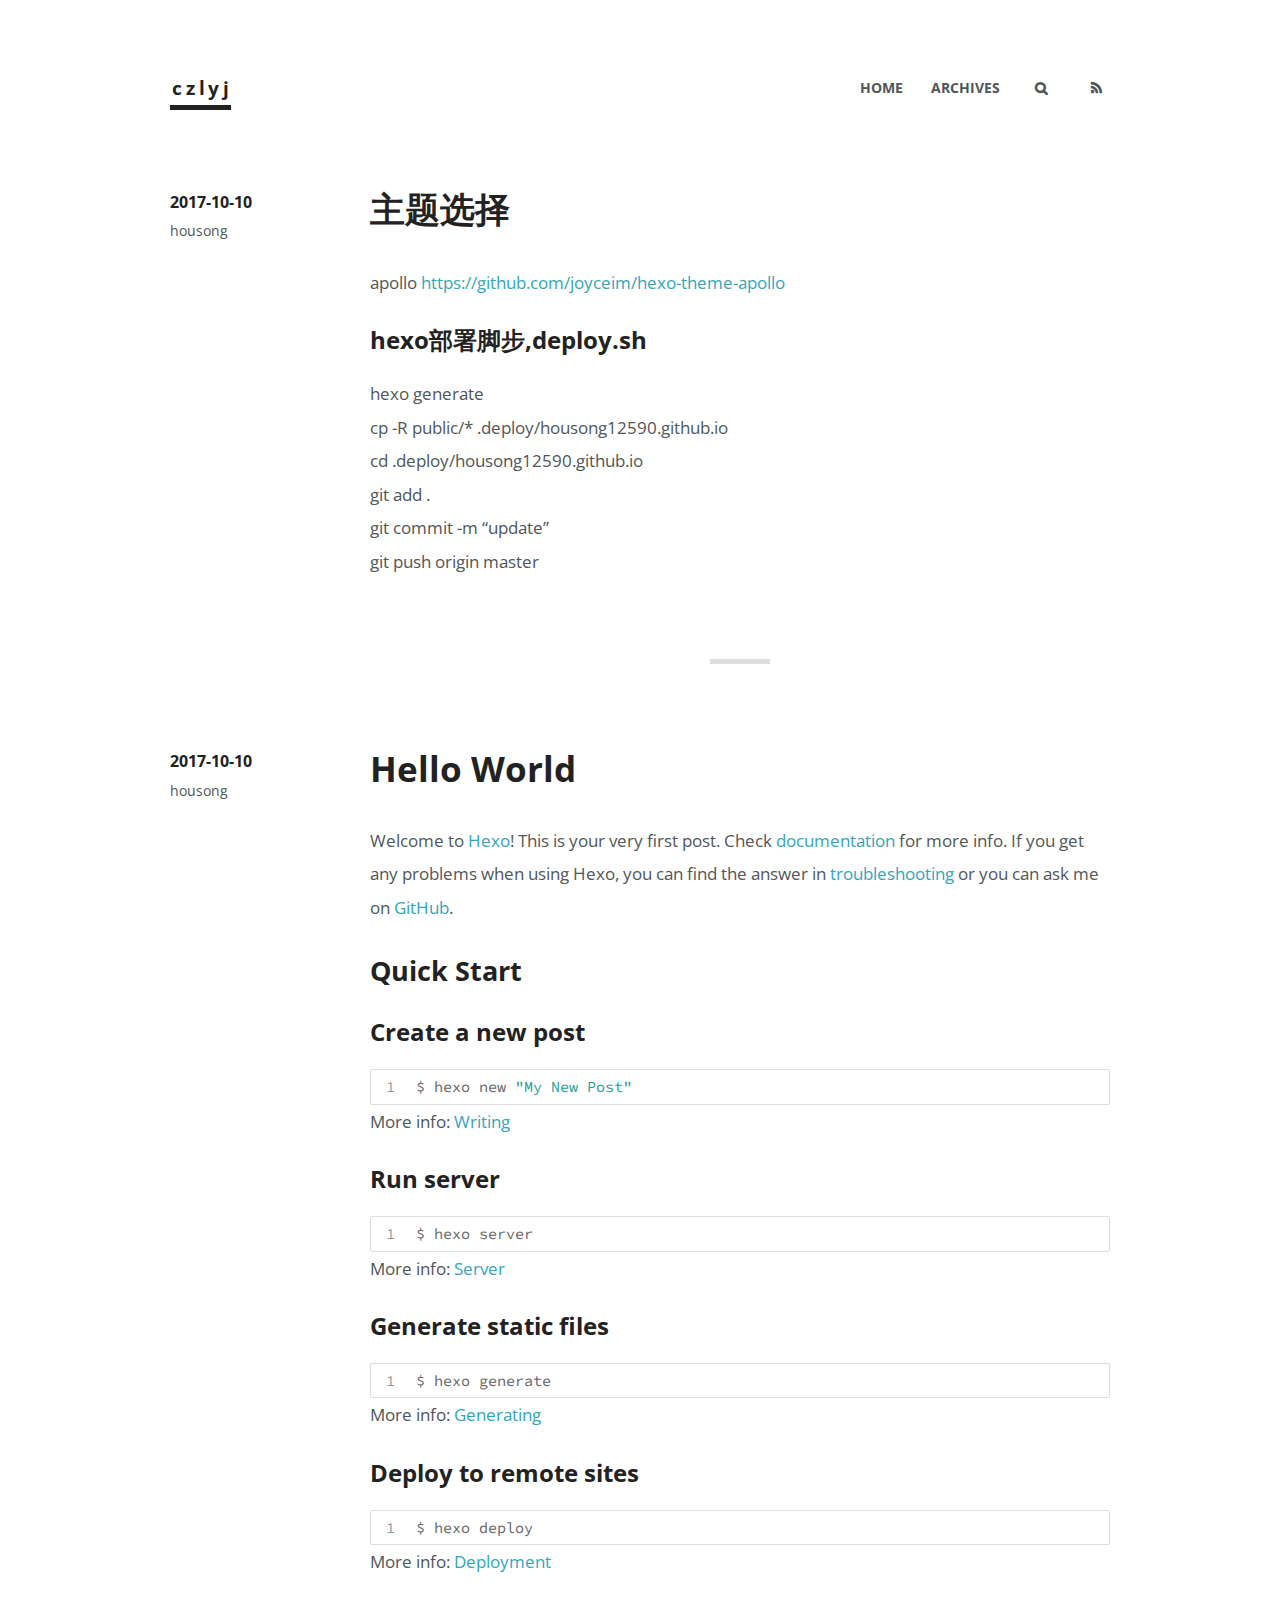
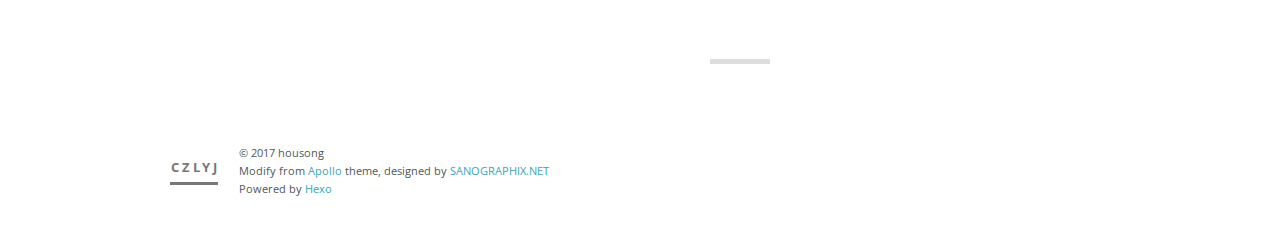
==== commit 77ee0118: "update" ====
--- a/index.html
+++ b/index.html
@@ -45,10 +45,10 @@
     <div id="main">
       
   
-    <article id="post-处女之作" class="post">
+    <article id="post-blog主题" class="post">
 	<footer class="entry-meta-header">
 		<span class="meta-elements date">
-			<a href="/2017/10/10/处女之作/" class="article-date">
+			<a href="/2017/10/10/blog主题/" class="article-date">
   <time datetime="2017-10-10T02:57:08.000Z" itemprop="datePublished">2017-10-10</time>
 </a>
 		</span>
@@ -62,14 +62,16 @@
 		
   
     <h1 itemprop="name" class="entry-title">
-      <a class="article-title" href="/2017/10/10/处女之作/">处女之作</a>
+      <a class="article-title" href="/2017/10/10/blog主题/">主题选择</a>
     </h1>
   
 
 	</header>
 	<div class="entry-content">
 		
-    	<figure class="highlight plain"><table><tr><td class="gutter"><pre><div class="line">1</div></pre></td><td class="code"><pre><div class="line">print(&apos;sdf&apos;)</div></pre></td></tr></table></figure>
+    	<p>apollo  <a href="https://github.com/joyceim/hexo-theme-apollo" target="_blank" rel="external">https://github.com/joyceim/hexo-theme-apollo</a></p>
+<h3 id="hexo部署脚步-deploy-sh"><a href="#hexo部署脚步-deploy-sh" class="headerlink" title="hexo部署脚步,deploy.sh"></a>hexo部署脚步,deploy.sh</h3><p>hexo generate<br>cp -R public/* .deploy/housong12590.github.io<br>cd .deploy/housong12590.github.io<br>git add .<br>git commit -m “update”<br>git push origin master</p>
+
     
 	</div>
 	<footer class="entry-footer">
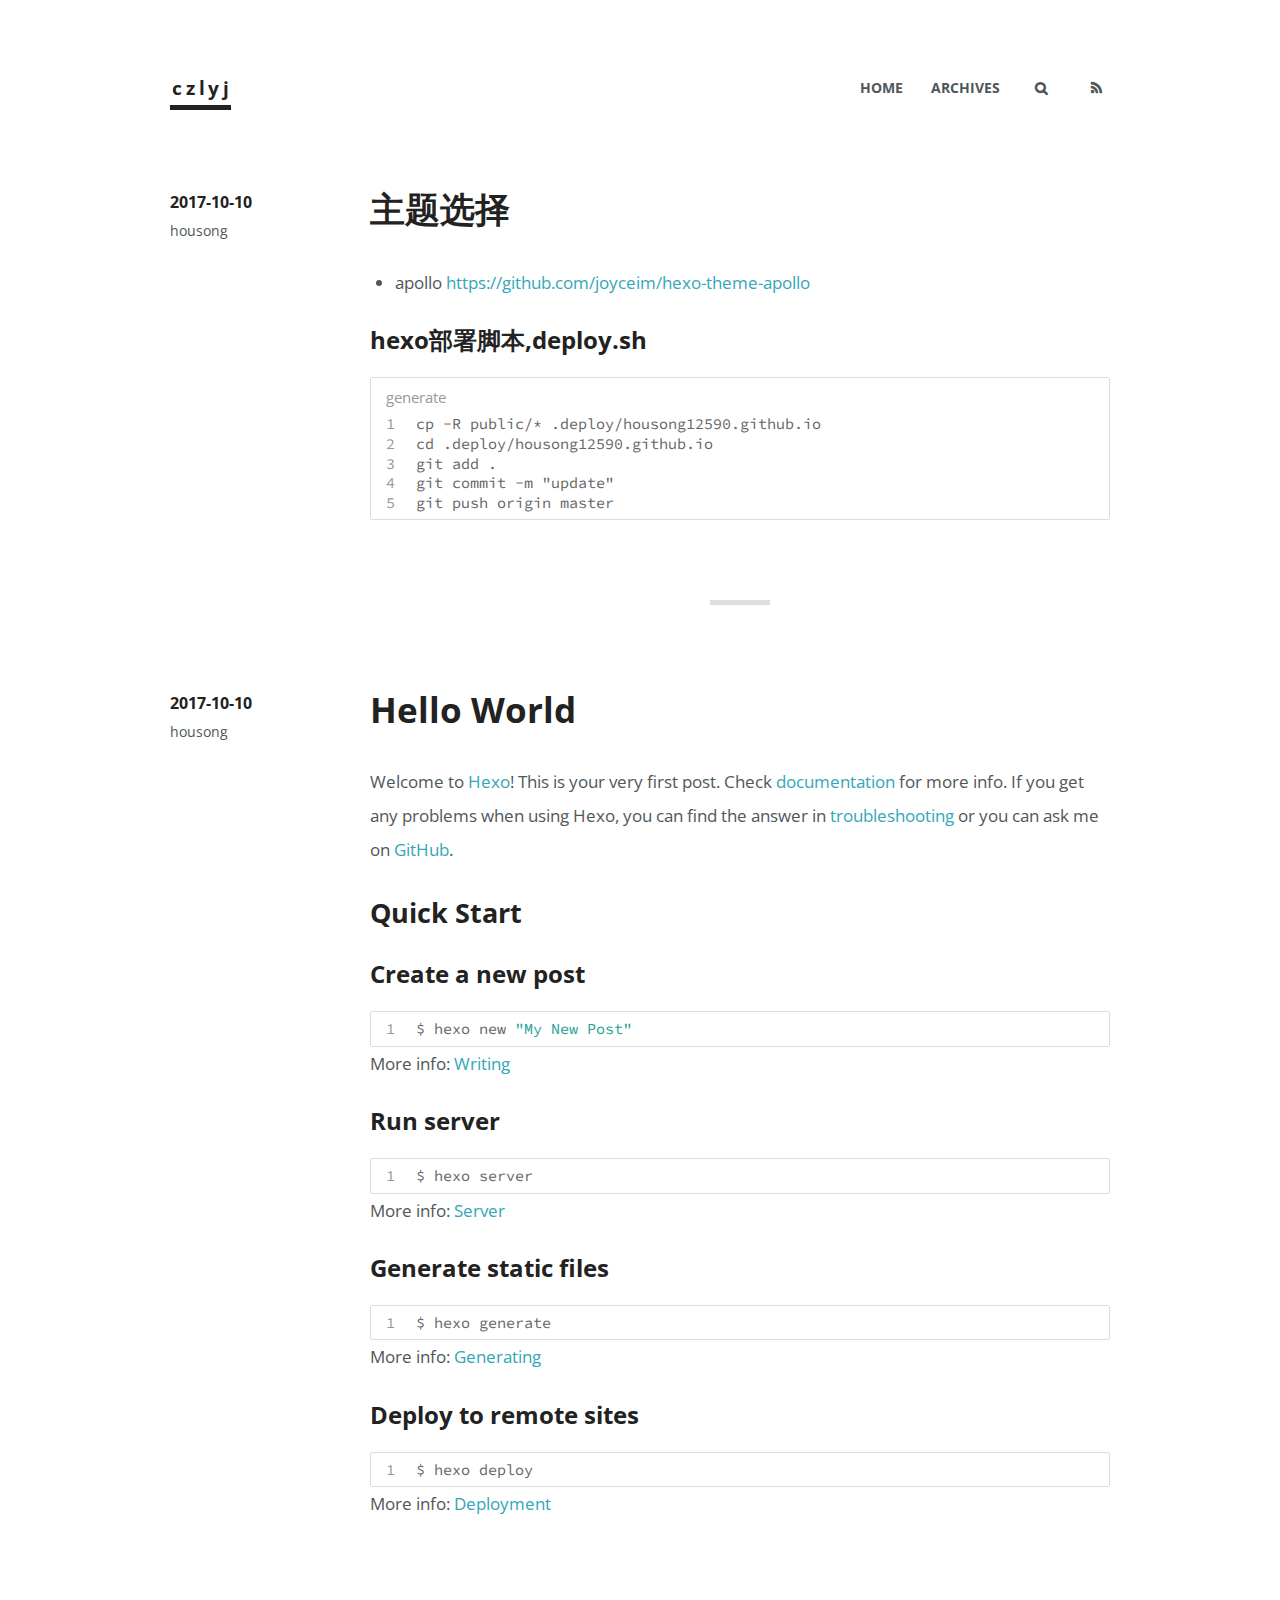
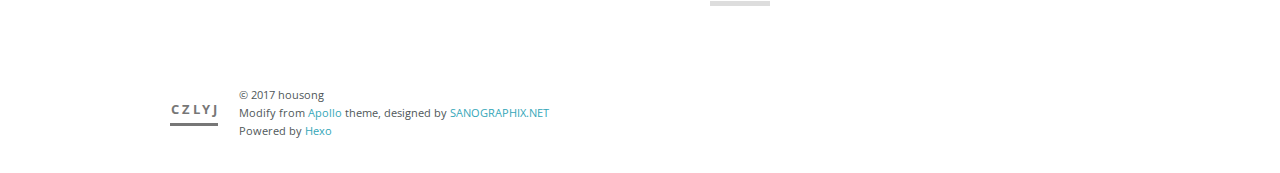
==== commit 53b7e143: "update" ====
--- a/index.html
+++ b/index.html
@@ -69,8 +69,10 @@
 	</header>
 	<div class="entry-content">
 		
-    	<p>apollo  <a href="https://github.com/joyceim/hexo-theme-apollo" target="_blank" rel="external">https://github.com/joyceim/hexo-theme-apollo</a></p>
-<h3 id="hexo部署脚步-deploy-sh"><a href="#hexo部署脚步-deploy-sh" class="headerlink" title="hexo部署脚步,deploy.sh"></a>hexo部署脚步,deploy.sh</h3><p>hexo generate<br>cp -R public/* .deploy/housong12590.github.io<br>cd .deploy/housong12590.github.io<br>git add .<br>git commit -m “update”<br>git push origin master</p>
+    	<ul>
+<li>apollo  <a href="https://github.com/joyceim/hexo-theme-apollo" target="_blank" rel="external">https://github.com/joyceim/hexo-theme-apollo</a></li>
+</ul>
+<h3 id="hexo部署脚本-deploy-sh"><a href="#hexo部署脚本-deploy-sh" class="headerlink" title="hexo部署脚本,deploy.sh"></a>hexo部署脚本,deploy.sh</h3><figure class="highlight plain"><figcaption><span>generate</span></figcaption><table><tr><td class="gutter"><pre><div class="line">1</div><div class="line">2</div><div class="line">3</div><div class="line">4</div><div class="line">5</div></pre></td><td class="code"><pre><div class="line">cp -R public/* .deploy/housong12590.github.io</div><div class="line">cd .deploy/housong12590.github.io</div><div class="line">git add .</div><div class="line">git commit -m &quot;update&quot;</div><div class="line">git push origin master</div></pre></td></tr></table></figure>
 
     
 	</div>
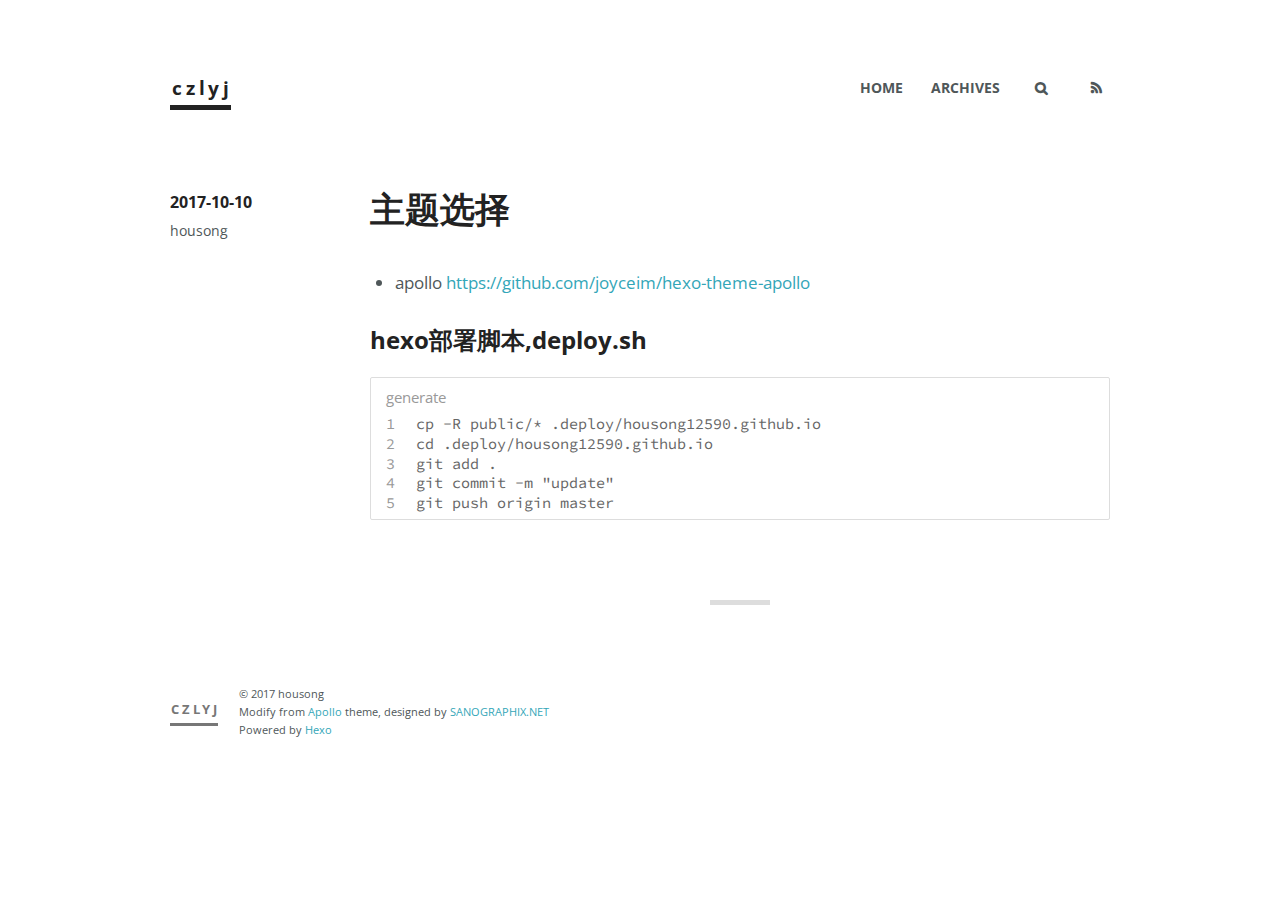
==== commit 82924597: "update" ====
--- a/index.html
+++ b/index.html
@@ -95,61 +95,6 @@
 
 
   
-    <article id="post-hello-world" class="post">
-	<footer class="entry-meta-header">
-		<span class="meta-elements date">
-			<a href="/2017/10/10/hello-world/" class="article-date">
-  <time datetime="2017-10-10T02:29:04.905Z" itemprop="datePublished">2017-10-10</time>
-</a>
-		</span>
-		<span class="meta-elements author">housong</span>
-		<div class="commentscount">
-			
-		</div>
-	</footer>
-	
-	<header class="entry-header">
-		
-  
-    <h1 itemprop="name" class="entry-title">
-      <a class="article-title" href="/2017/10/10/hello-world/">Hello World</a>
-    </h1>
-  
-
-	</header>
-	<div class="entry-content">
-		
-    	<p>Welcome to <a href="https://hexo.io/" target="_blank" rel="external">Hexo</a>! This is your very first post. Check <a href="https://hexo.io/docs/" target="_blank" rel="external">documentation</a> for more info. If you get any problems when using Hexo, you can find the answer in <a href="https://hexo.io/docs/troubleshooting.html" target="_blank" rel="external">troubleshooting</a> or you can ask me on <a href="https://github.com/hexojs/hexo/issues" target="_blank" rel="external">GitHub</a>.</p>
-<h2 id="Quick-Start"><a href="#Quick-Start" class="headerlink" title="Quick Start"></a>Quick Start</h2><h3 id="Create-a-new-post"><a href="#Create-a-new-post" class="headerlink" title="Create a new post"></a>Create a new post</h3><figure class="highlight bash"><table><tr><td class="gutter"><pre><div class="line">1</div></pre></td><td class="code"><pre><div class="line">$ hexo new <span class="string">"My New Post"</span></div></pre></td></tr></table></figure>
-<p>More info: <a href="https://hexo.io/docs/writing.html" target="_blank" rel="external">Writing</a></p>
-<h3 id="Run-server"><a href="#Run-server" class="headerlink" title="Run server"></a>Run server</h3><figure class="highlight bash"><table><tr><td class="gutter"><pre><div class="line">1</div></pre></td><td class="code"><pre><div class="line">$ hexo server</div></pre></td></tr></table></figure>
-<p>More info: <a href="https://hexo.io/docs/server.html" target="_blank" rel="external">Server</a></p>
-<h3 id="Generate-static-files"><a href="#Generate-static-files" class="headerlink" title="Generate static files"></a>Generate static files</h3><figure class="highlight bash"><table><tr><td class="gutter"><pre><div class="line">1</div></pre></td><td class="code"><pre><div class="line">$ hexo generate</div></pre></td></tr></table></figure>
-<p>More info: <a href="https://hexo.io/docs/generating.html" target="_blank" rel="external">Generating</a></p>
-<h3 id="Deploy-to-remote-sites"><a href="#Deploy-to-remote-sites" class="headerlink" title="Deploy to remote sites"></a>Deploy to remote sites</h3><figure class="highlight bash"><table><tr><td class="gutter"><pre><div class="line">1</div></pre></td><td class="code"><pre><div class="line">$ hexo deploy</div></pre></td></tr></table></figure>
-<p>More info: <a href="https://hexo.io/docs/deployment.html" target="_blank" rel="external">Deployment</a></p>
-
-    
-	</div>
-	<footer class="entry-footer">
-		<div class="entry-meta-footer">
-			<span class="category">
-				
-			</span>
-			<span class="tags">
-				
-			</span>
-		</div>
-	</footer>
-	
-</article>
-
-
-	<hr class="article-devider">
-
-
-
-  
   
 
     </div>
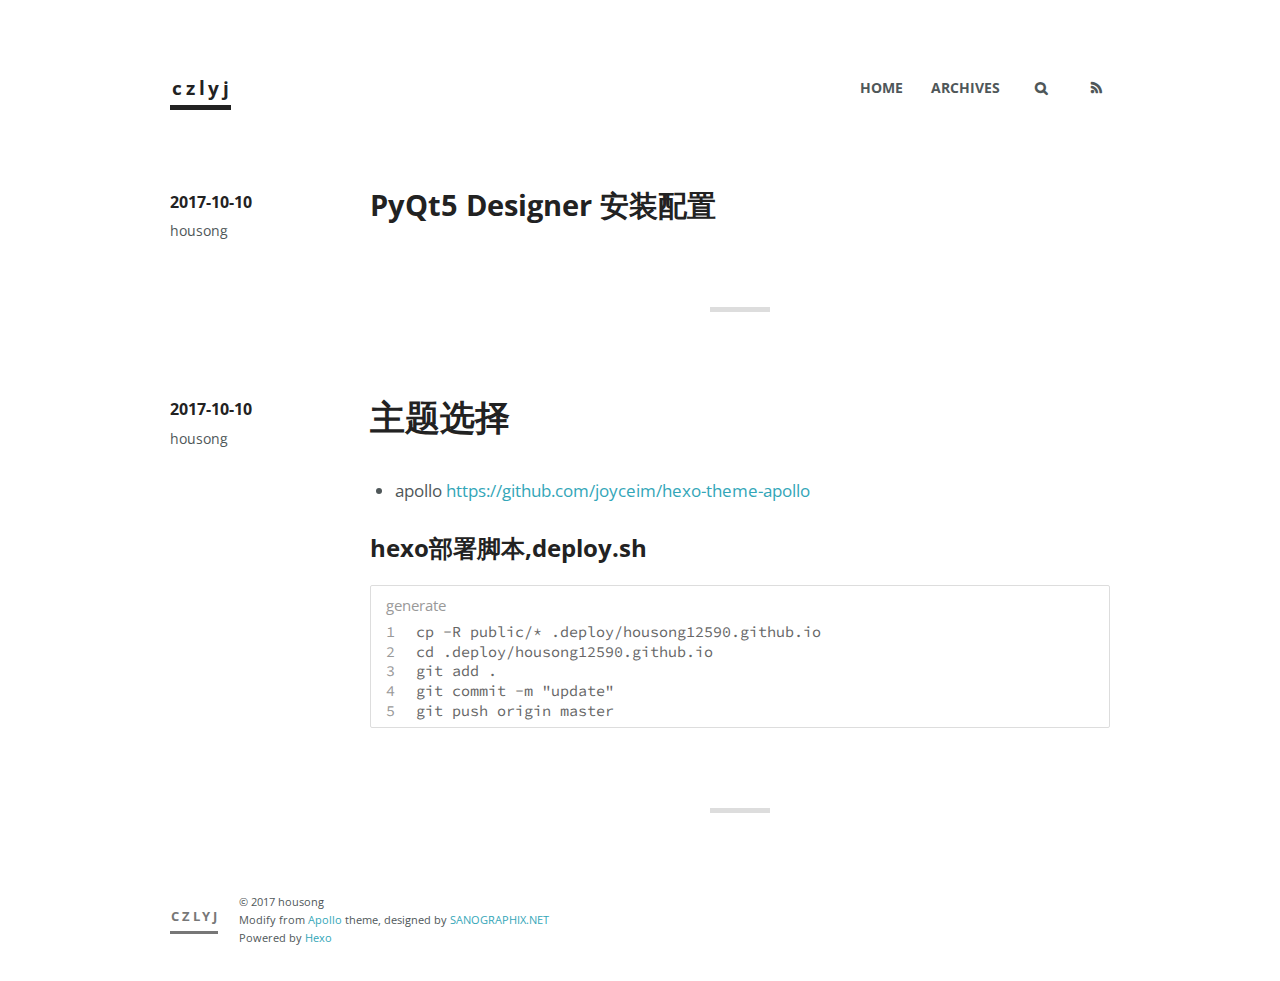
==== commit 6e12280f: "update" ====
--- a/index.html
+++ b/index.html
@@ -44,6 +44,46 @@
 </header>
     <div id="main">
       
+  
+    <article id="post-PyQt5 Designer 安装配置" class="post">
+	<footer class="entry-meta-header">
+		<span class="meta-elements date">
+			<a href="/2017/10/10/PyQt5 Designer 安装配置/" class="article-date">
+  <time datetime="2017-10-10T06:42:09.559Z" itemprop="datePublished">2017-10-10</time>
+</a>
+		</span>
+		<span class="meta-elements author">housong</span>
+		<div class="commentscount">
+			
+		</div>
+	</footer>
+	
+	<header class="entry-header">
+		
+	</header>
+	<div class="entry-content">
+		
+    	<h1 id="PyQt5-Designer-安装配置"><a href="#PyQt5-Designer-安装配置" class="headerlink" title="PyQt5 Designer 安装配置"></a>PyQt5 Designer 安装配置</h1>
+    
+	</div>
+	<footer class="entry-footer">
+		<div class="entry-meta-footer">
+			<span class="category">
+				
+			</span>
+			<span class="tags">
+				
+			</span>
+		</div>
+	</footer>
+	
+</article>
+
+
+	<hr class="article-devider">
+
+
+
   
     <article id="post-blog主题" class="post">
 	<footer class="entry-meta-header">
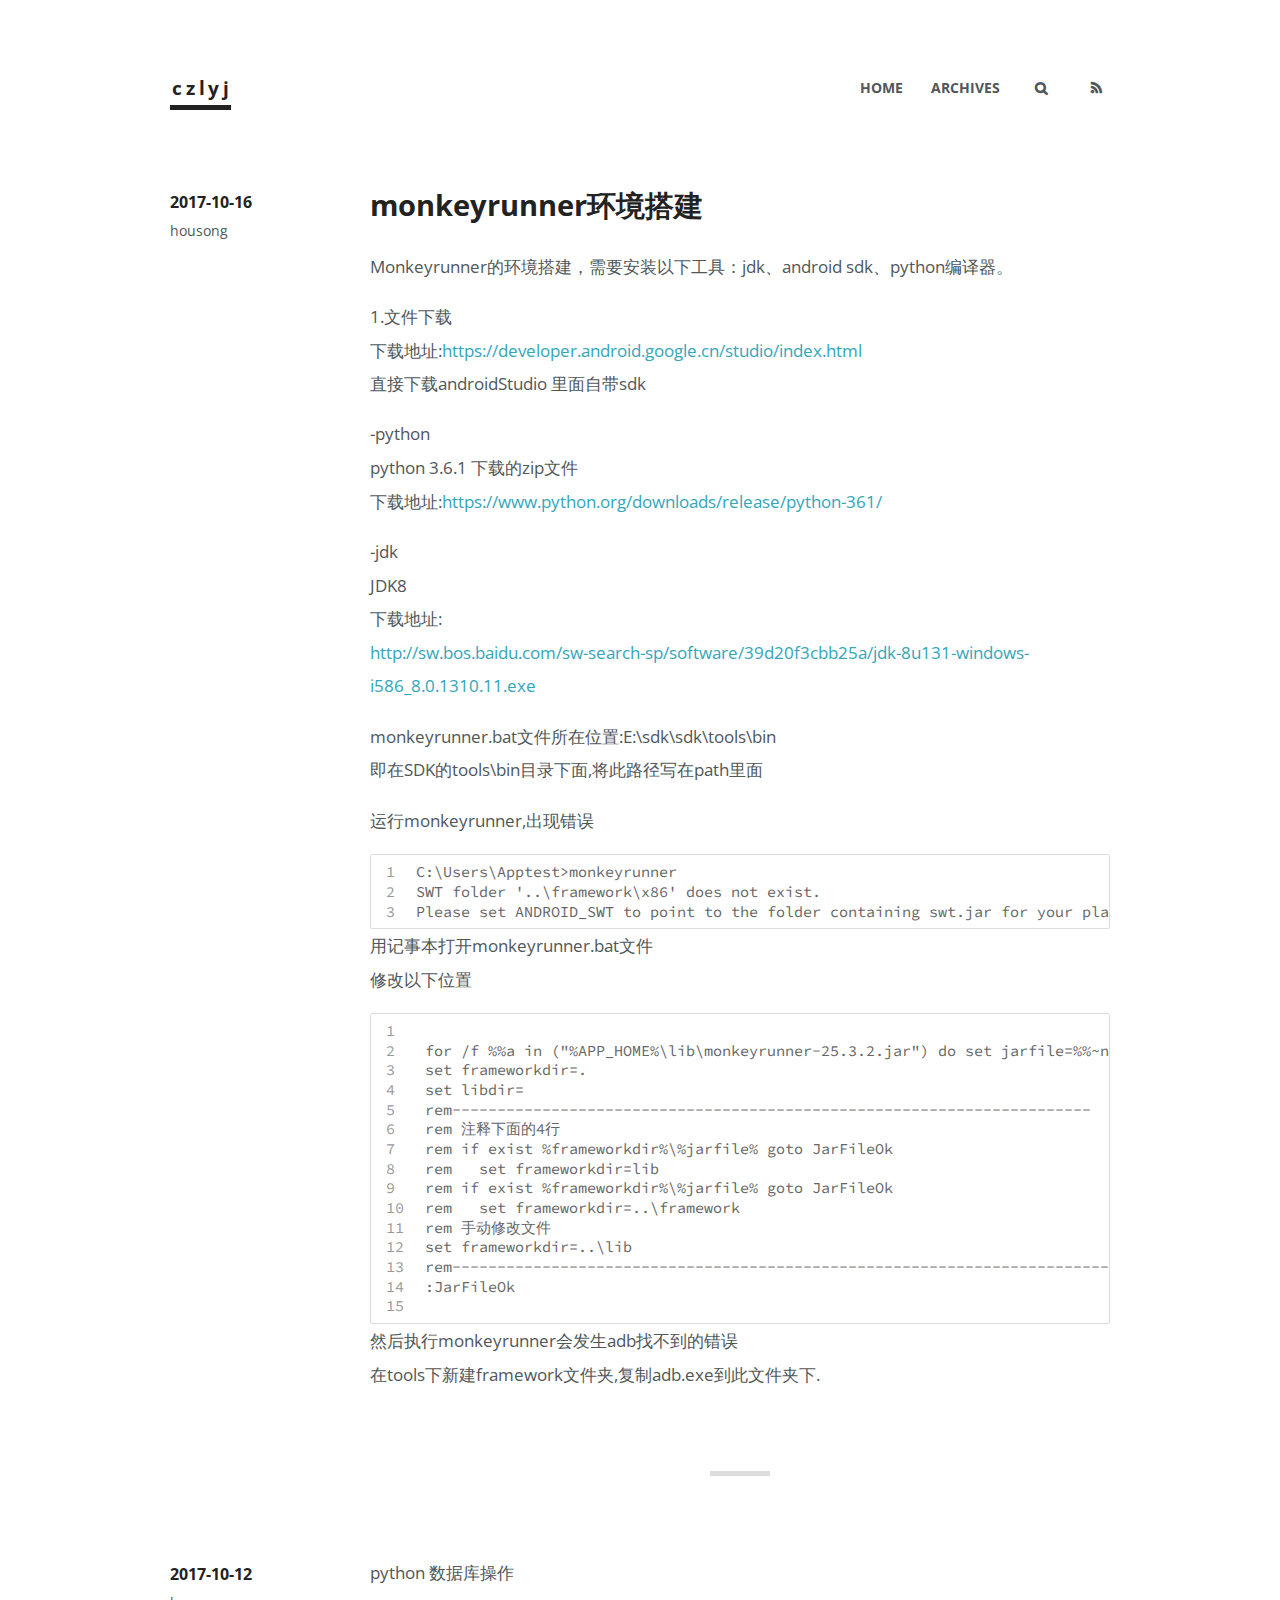
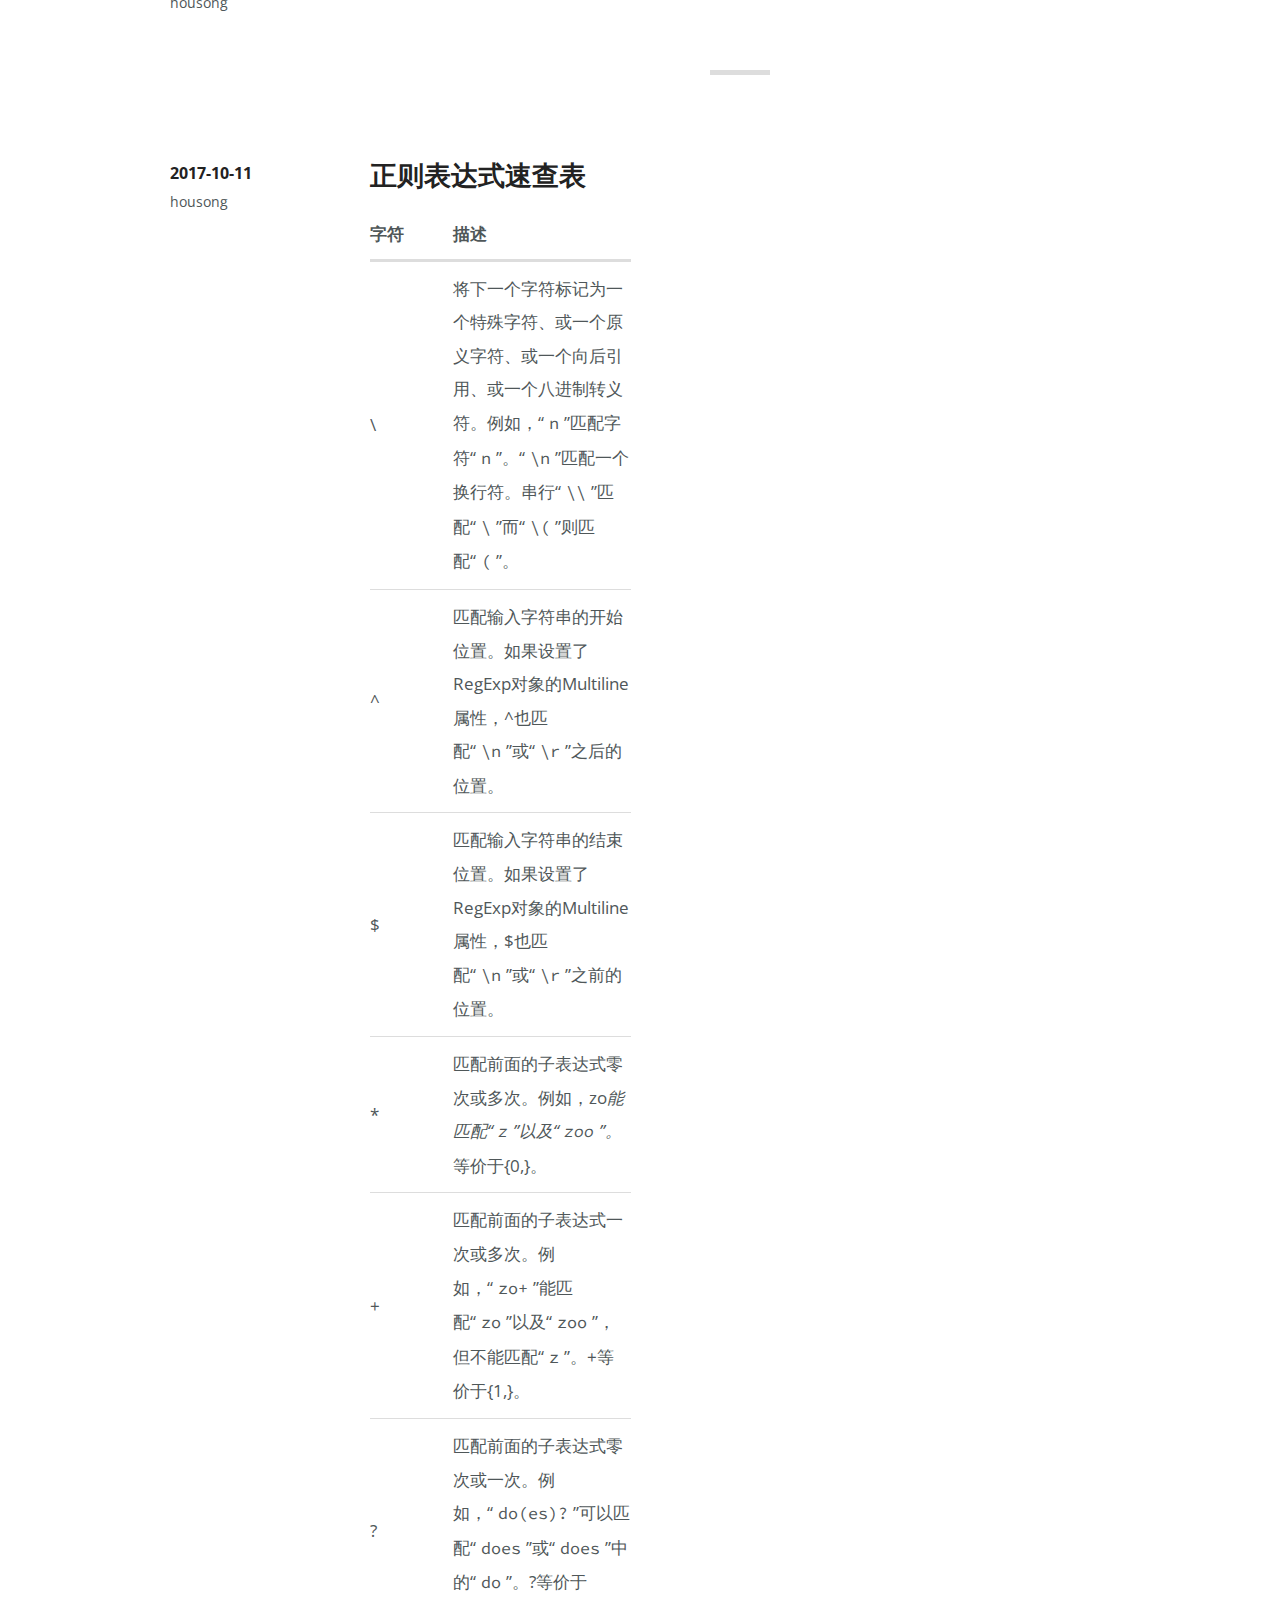
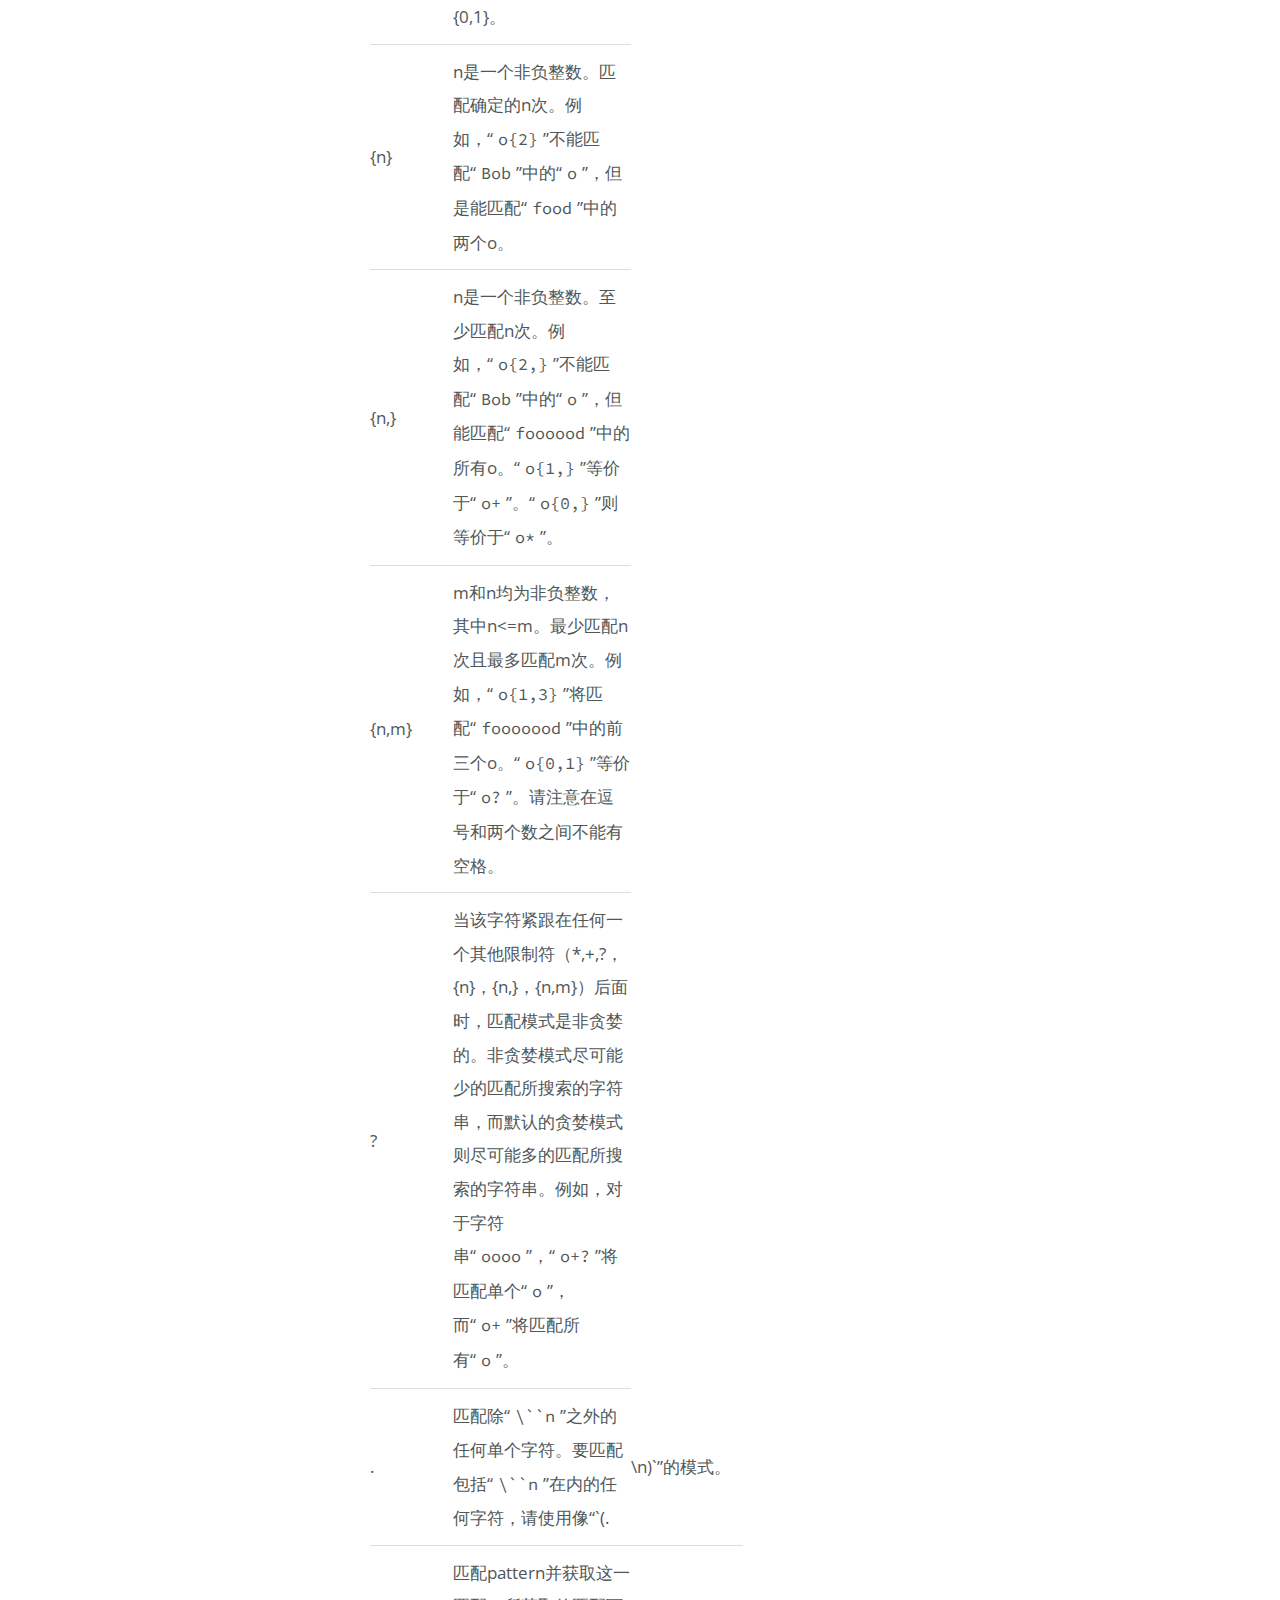
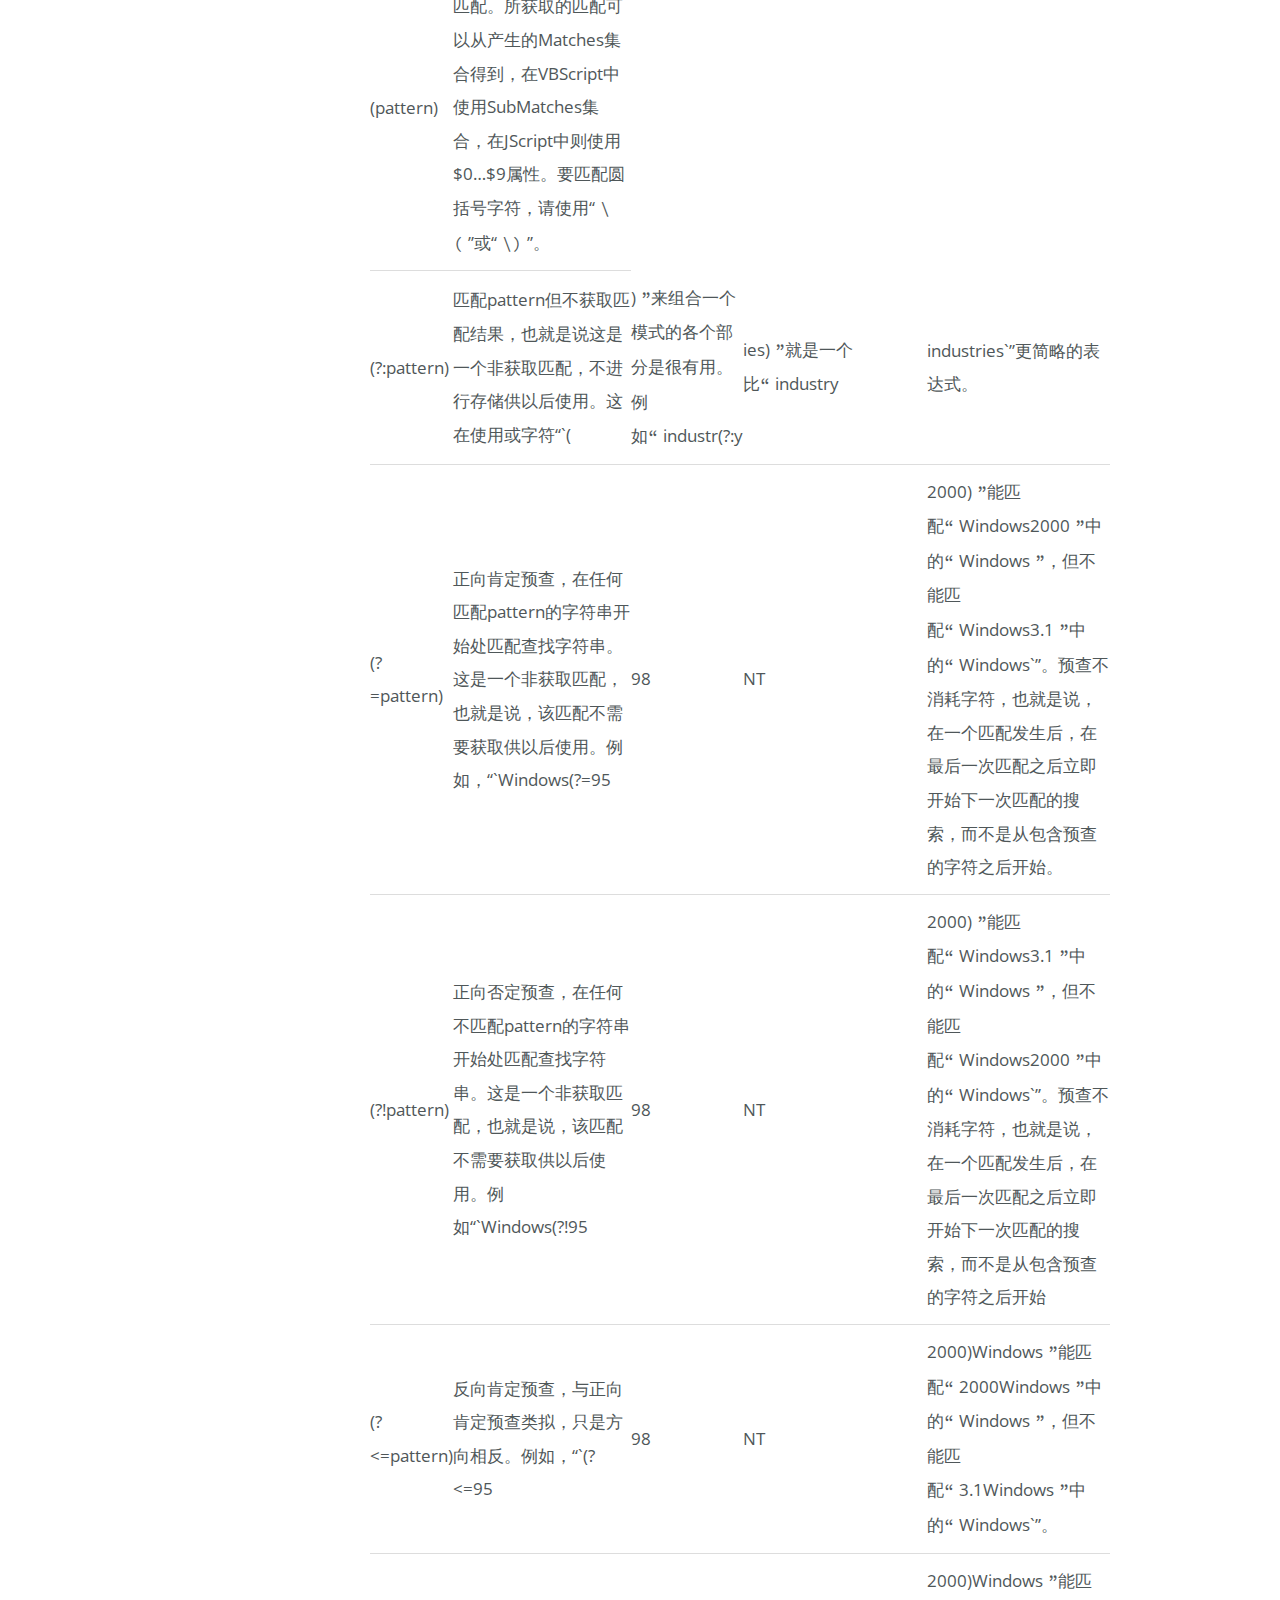
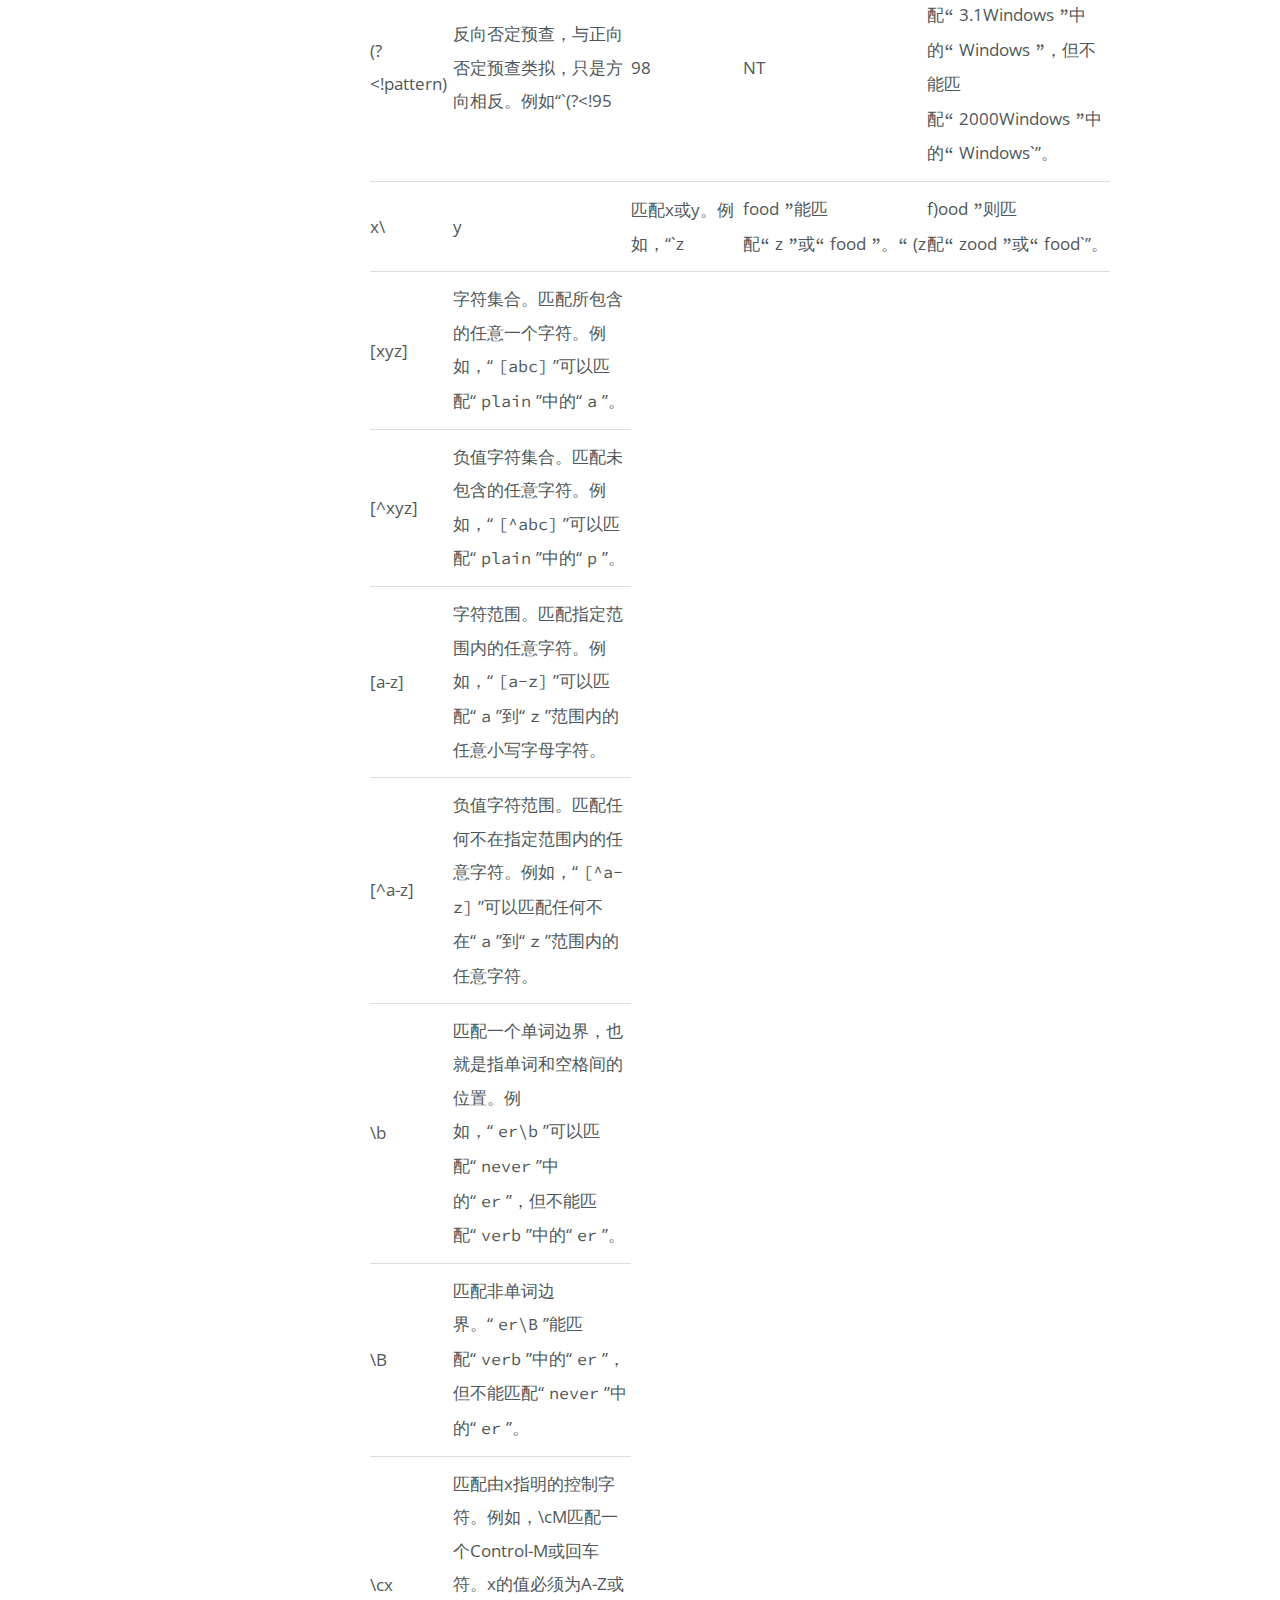
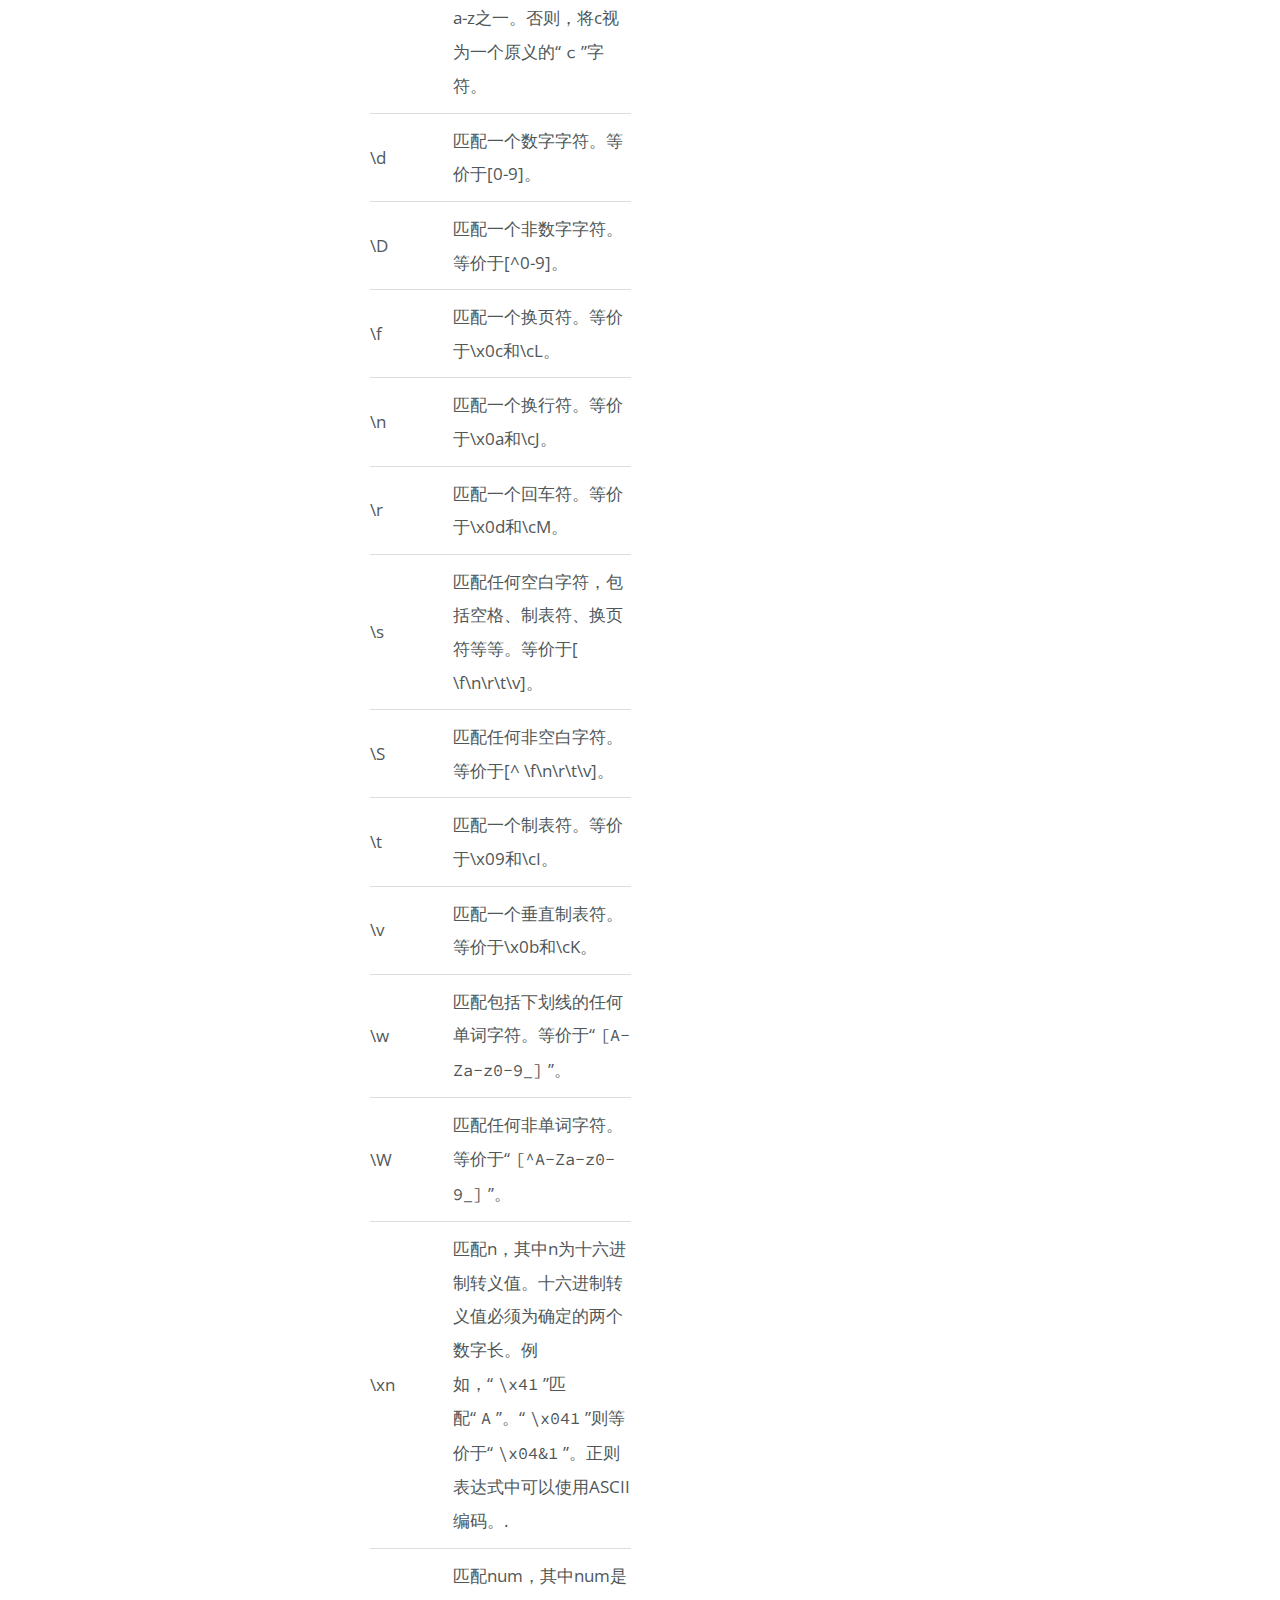
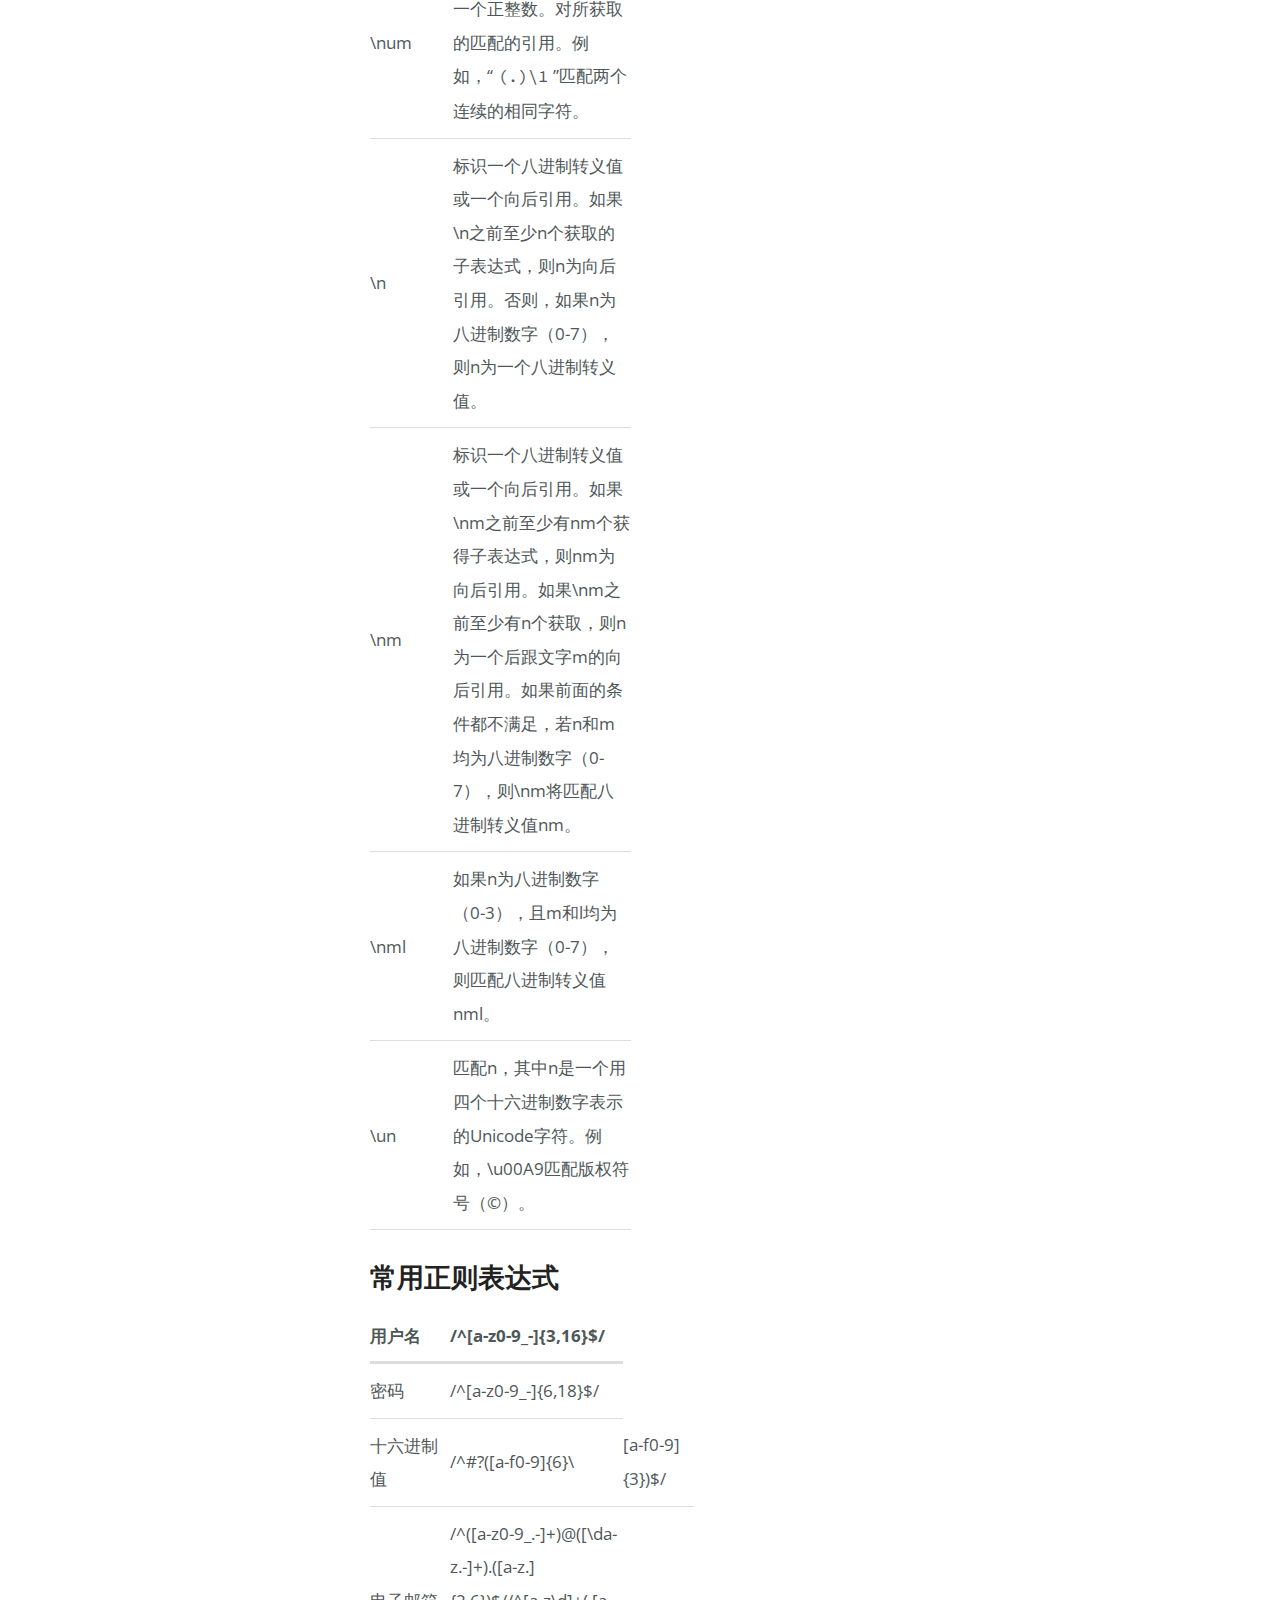
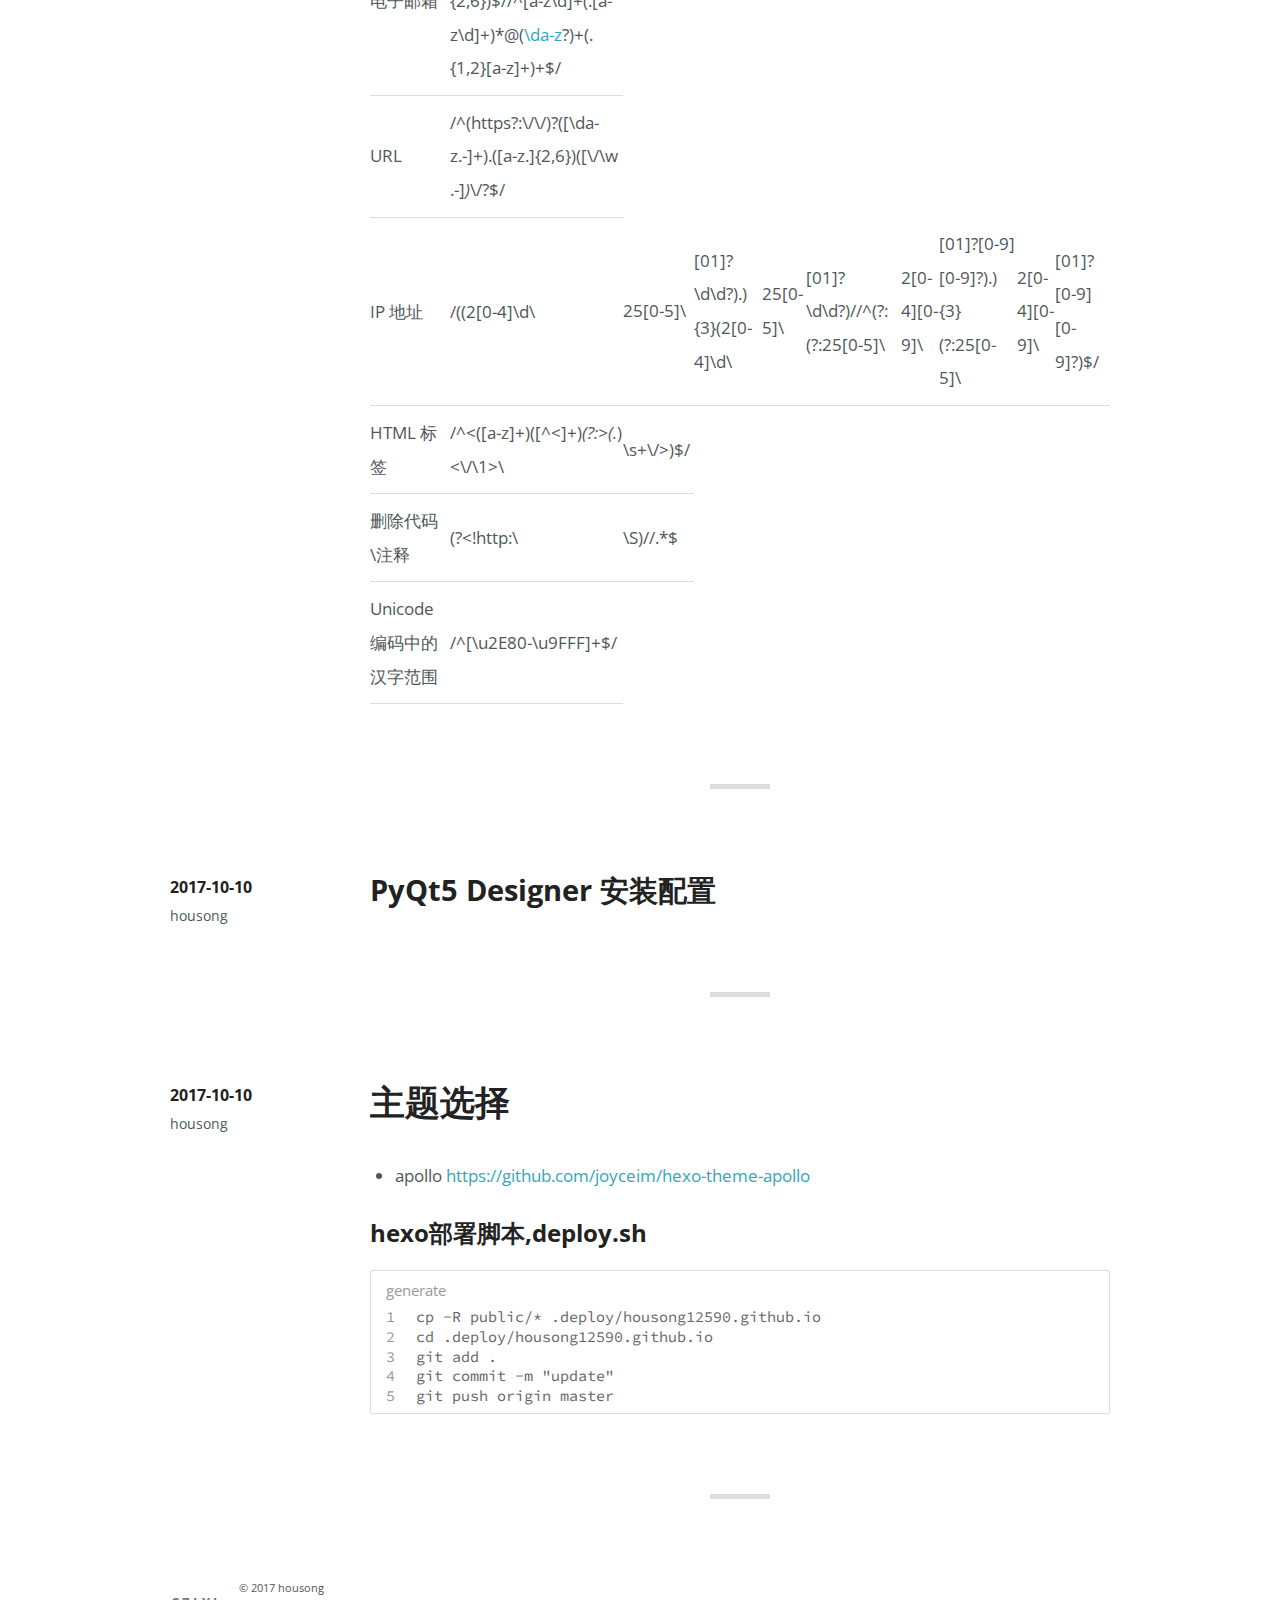
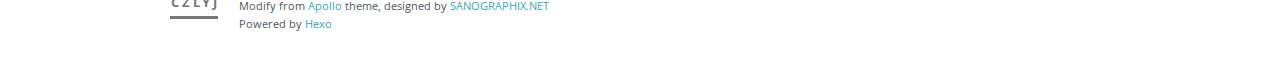
==== commit be8442a6: "update" ====
--- a/index.html
+++ b/index.html
@@ -45,6 +45,387 @@
     <div id="main">
       
   
+    <article id="post-monkeyrunner环境搭建" class="post">
+	<footer class="entry-meta-header">
+		<span class="meta-elements date">
+			<a href="/2017/10/16/monkeyrunner环境搭建/" class="article-date">
+  <time datetime="2017-10-16T02:21:51.497Z" itemprop="datePublished">2017-10-16</time>
+</a>
+		</span>
+		<span class="meta-elements author">housong</span>
+		<div class="commentscount">
+			
+		</div>
+	</footer>
+	
+	<header class="entry-header">
+		
+	</header>
+	<div class="entry-content">
+		
+    	<h1 id="monkeyrunner环境搭建"><a href="#monkeyrunner环境搭建" class="headerlink" title="monkeyrunner环境搭建"></a>monkeyrunner环境搭建</h1><p> Monkeyrunner的环境搭建，需要安装以下工具：jdk、android sdk、python编译器。</p>
+<p>1.文件下载<br>下载地址:<a href="https://developer.android.google.cn/studio/index.html" target="_blank" rel="external">https://developer.android.google.cn/studio/index.html</a><br>直接下载androidStudio 里面自带sdk</p>
+<p>-python<br>python 3.6.1 下载的zip文件<br>下载地址:<a href="https://www.python.org/downloads/release/python-361/" target="_blank" rel="external">https://www.python.org/downloads/release/python-361/</a></p>
+<p>-jdk<br>JDK8<br>下载地址:<br><a href="http://sw.bos.baidu.com/sw-search-sp/software/39d20f3cbb25a/jdk-8u131-windows-i586_8.0.1310.11.exe" target="_blank" rel="external">http://sw.bos.baidu.com/sw-search-sp/software/39d20f3cbb25a/jdk-8u131-windows-i586_8.0.1310.11.exe</a></p>
+<p>monkeyrunner.bat文件所在位置:E:\sdk\sdk\tools\bin<br>即在SDK的tools\bin目录下面,将此路径写在path里面 </p>
+<p>运行monkeyrunner,出现错误</p>
+<figure class="highlight plain"><table><tr><td class="gutter"><pre><div class="line">1</div><div class="line">2</div><div class="line">3</div></pre></td><td class="code"><pre><div class="line">C:\Users\Apptest&gt;monkeyrunner</div><div class="line">SWT folder &apos;..\framework\x86&apos; does not exist.</div><div class="line">Please set ANDROID_SWT to point to the folder containing swt.jar for your platform.</div></pre></td></tr></table></figure>
+<p>用记事本打开monkeyrunner.bat文件<br>修改以下位置</p>
+<figure class="highlight plain"><table><tr><td class="gutter"><pre><div class="line">1</div><div class="line">2</div><div class="line">3</div><div class="line">4</div><div class="line">5</div><div class="line">6</div><div class="line">7</div><div class="line">8</div><div class="line">9</div><div class="line">10</div><div class="line">11</div><div class="line">12</div><div class="line">13</div><div class="line">14</div><div class="line">15</div></pre></td><td class="code"><pre><div class="line">for /f %%a in (&quot;%APP_HOME%\lib\monkeyrunner-25.3.2.jar&quot;) do set jarfile=%%~nxa</div><div class="line">set frameworkdir=.</div><div class="line">set libdir=</div><div class="line">rem-----------------------------------------------------------------------</div><div class="line">rem 注释下面的4行</div><div class="line">rem if exist %frameworkdir%\%jarfile% goto JarFileOk</div><div class="line">rem   set frameworkdir=lib</div><div class="line"></div><div class="line">rem if exist %frameworkdir%\%jarfile% goto JarFileOk</div><div class="line">rem   set frameworkdir=..\framework</div><div class="line"></div><div class="line">rem 手动修改文件</div><div class="line">set frameworkdir=..\lib</div><div class="line">rem---------------------------------------------------------------------------</div><div class="line">:JarFileOk</div></pre></td></tr></table></figure>
+<p>然后执行monkeyrunner会发生adb找不到的错误<br>在tools下新建framework文件夹,复制adb.exe到此文件夹下.</p>
+
+    
+	</div>
+	<footer class="entry-footer">
+		<div class="entry-meta-footer">
+			<span class="category">
+				
+			</span>
+			<span class="tags">
+				
+			</span>
+		</div>
+	</footer>
+	
+</article>
+
+
+	<hr class="article-devider">
+
+
+
+  
+    <article id="post-sqlalchemy使用" class="post">
+	<footer class="entry-meta-header">
+		<span class="meta-elements date">
+			<a href="/2017/10/12/sqlalchemy使用/" class="article-date">
+  <time datetime="2017-10-12T09:03:39.752Z" itemprop="datePublished">2017-10-12</time>
+</a>
+		</span>
+		<span class="meta-elements author">housong</span>
+		<div class="commentscount">
+			
+		</div>
+	</footer>
+	
+	<header class="entry-header">
+		
+	</header>
+	<div class="entry-content">
+		
+    	<p>python 数据库操作</p>
+
+    
+	</div>
+	<footer class="entry-footer">
+		<div class="entry-meta-footer">
+			<span class="category">
+				
+			</span>
+			<span class="tags">
+				
+			</span>
+		</div>
+	</footer>
+	
+</article>
+
+
+	<hr class="article-devider">
+
+
+
+  
+    <article id="post-正则表达式速查表" class="post">
+	<footer class="entry-meta-header">
+		<span class="meta-elements date">
+			<a href="/2017/10/11/正则表达式速查表/" class="article-date">
+  <time datetime="2017-10-11T02:18:24.919Z" itemprop="datePublished">2017-10-11</time>
+</a>
+		</span>
+		<span class="meta-elements author">housong</span>
+		<div class="commentscount">
+			
+		</div>
+	</footer>
+	
+	<header class="entry-header">
+		
+	</header>
+	<div class="entry-content">
+		
+    	<h2 id="正则表达式速查表"><a href="#正则表达式速查表" class="headerlink" title="正则表达式速查表"></a>正则表达式速查表</h2><table>
+<thead>
+<tr>
+<th>字符</th>
+<th>描述</th>
+</tr>
+</thead>
+<tbody>
+<tr>
+<td>\</td>
+<td>将下一个字符标记为一个特殊字符、或一个原义字符、或一个向后引用、或一个八进制转义符。例如，“<code>n</code>”匹配字符“<code>n</code>”。“<code>\n</code>”匹配一个换行符。串行“<code>\\</code>”匹配“<code>\</code>”而“<code>\(</code>”则匹配“<code>(</code>”。</td>
+</tr>
+<tr>
+<td>^</td>
+<td>匹配输入字符串的开始位置。如果设置了RegExp对象的Multiline属性，^也匹配“<code>\n</code>”或“<code>\r</code>”之后的位置。</td>
+</tr>
+<tr>
+<td>$</td>
+<td>匹配输入字符串的结束位置。如果设置了RegExp对象的Multiline属性，$也匹配“<code>\n</code>”或“<code>\r</code>”之前的位置。</td>
+</tr>
+<tr>
+<td>*</td>
+<td>匹配前面的子表达式零次或多次。例如，zo<em>能匹配“<code>z</code>”以及“<code>zoo</code>”。</em>等价于{0,}。</td>
+</tr>
+<tr>
+<td>+</td>
+<td>匹配前面的子表达式一次或多次。例如，“<code>zo+</code>”能匹配“<code>zo</code>”以及“<code>zoo</code>”，但不能匹配“<code>z</code>”。+等价于{1,}。</td>
+</tr>
+<tr>
+<td>?</td>
+<td>匹配前面的子表达式零次或一次。例如，“<code>do(es)?</code>”可以匹配“<code>does</code>”或“<code>does</code>”中的“<code>do</code>”。?等价于{0,1}。</td>
+</tr>
+<tr>
+<td>{n}</td>
+<td>n是一个非负整数。匹配确定的n次。例如，“<code>o{2}</code>”不能匹配“<code>Bob</code>”中的“<code>o</code>”，但是能匹配“<code>food</code>”中的两个o。</td>
+</tr>
+<tr>
+<td>{n,}</td>
+<td>n是一个非负整数。至少匹配n次。例如，“<code>o{2,}</code>”不能匹配“<code>Bob</code>”中的“<code>o</code>”，但能匹配“<code>foooood</code>”中的所有o。“<code>o{1,}</code>”等价于“<code>o+</code>”。“<code>o{0,}</code>”则等价于“<code>o*</code>”。</td>
+</tr>
+<tr>
+<td>{n,m}</td>
+<td>m和n均为非负整数，其中n&lt;=m。最少匹配n次且最多匹配m次。例如，“<code>o{1,3}</code>”将匹配“<code>fooooood</code>”中的前三个o。“<code>o{0,1}</code>”等价于“<code>o?</code>”。请注意在逗号和两个数之间不能有空格。</td>
+</tr>
+<tr>
+<td>?</td>
+<td>当该字符紧跟在任何一个其他限制符（*,+,?，{n}，{n,}，{n,m}）后面时，匹配模式是非贪婪的。非贪婪模式尽可能少的匹配所搜索的字符串，而默认的贪婪模式则尽可能多的匹配所搜索的字符串。例如，对于字符串“<code>oooo</code>”，“<code>o+?</code>”将匹配单个“<code>o</code>”，而“<code>o+</code>”将匹配所有“<code>o</code>”。</td>
+</tr>
+<tr>
+<td>.</td>
+<td>匹配除“<code>\``n</code>”之外的任何单个字符。要匹配包括“<code>\``n</code>”在内的任何字符，请使用像“`(.</td>
+<td>\n)`”的模式。</td>
+</tr>
+<tr>
+<td>(pattern)</td>
+<td>匹配pattern并获取这一匹配。所获取的匹配可以从产生的Matches集合得到，在VBScript中使用SubMatches集合，在JScript中则使用$0…$9属性。要匹配圆括号字符，请使用“<code>\(</code>”或“<code>\)</code>”。</td>
+</tr>
+<tr>
+<td>(?:pattern)</td>
+<td>匹配pattern但不获取匹配结果，也就是说这是一个非获取匹配，不进行存储供以后使用。这在使用或字符“`(</td>
+<td>)<code>”来组合一个模式的各个部分是很有用。例如“</code>industr(?:y</td>
+<td>ies)<code>”就是一个比“</code>industry</td>
+<td>industries`”更简略的表达式。</td>
+</tr>
+<tr>
+<td>(?=pattern)</td>
+<td>正向肯定预查，在任何匹配pattern的字符串开始处匹配查找字符串。这是一个非获取匹配，也就是说，该匹配不需要获取供以后使用。例如，“`Windows(?=95</td>
+<td>98</td>
+<td>NT</td>
+<td>2000)<code>”能匹配“</code>Windows2000<code>”中的“</code>Windows<code>”，但不能匹配“</code>Windows3.1<code>”中的“</code>Windows`”。预查不消耗字符，也就是说，在一个匹配发生后，在最后一次匹配之后立即开始下一次匹配的搜索，而不是从包含预查的字符之后开始。</td>
+</tr>
+<tr>
+<td>(?!pattern)</td>
+<td>正向否定预查，在任何不匹配pattern的字符串开始处匹配查找字符串。这是一个非获取匹配，也就是说，该匹配不需要获取供以后使用。例如“`Windows(?!95</td>
+<td>98</td>
+<td>NT</td>
+<td>2000)<code>”能匹配“</code>Windows3.1<code>”中的“</code>Windows<code>”，但不能匹配“</code>Windows2000<code>”中的“</code>Windows`”。预查不消耗字符，也就是说，在一个匹配发生后，在最后一次匹配之后立即开始下一次匹配的搜索，而不是从包含预查的字符之后开始</td>
+</tr>
+<tr>
+<td>(?&lt;=pattern)</td>
+<td>反向肯定预查，与正向肯定预查类拟，只是方向相反。例如，“`(?&lt;=95</td>
+<td>98</td>
+<td>NT</td>
+<td>2000)Windows<code>”能匹配“</code>2000Windows<code>”中的“</code>Windows<code>”，但不能匹配“</code>3.1Windows<code>”中的“</code>Windows`”。</td>
+</tr>
+<tr>
+<td>(?&lt;!pattern)</td>
+<td>反向否定预查，与正向否定预查类拟，只是方向相反。例如“`(?&lt;!95</td>
+<td>98</td>
+<td>NT</td>
+<td>2000)Windows<code>”能匹配“</code>3.1Windows<code>”中的“</code>Windows<code>”，但不能匹配“</code>2000Windows<code>”中的“</code>Windows`”。</td>
+</tr>
+<tr>
+<td>x\</td>
+<td>y</td>
+<td>匹配x或y。例如，“`z</td>
+<td>food<code>”能匹配“</code>z<code>”或“</code>food<code>”。“</code>(z</td>
+<td>f)ood<code>”则匹配“</code>zood<code>”或“</code>food`”。</td>
+</tr>
+<tr>
+<td>[xyz]</td>
+<td>字符集合。匹配所包含的任意一个字符。例如，“<code>[abc]</code>”可以匹配“<code>plain</code>”中的“<code>a</code>”。</td>
+</tr>
+<tr>
+<td>[^xyz]</td>
+<td>负值字符集合。匹配未包含的任意字符。例如，“<code>[^abc]</code>”可以匹配“<code>plain</code>”中的“<code>p</code>”。</td>
+</tr>
+<tr>
+<td>[a-z]</td>
+<td>字符范围。匹配指定范围内的任意字符。例如，“<code>[a-z]</code>”可以匹配“<code>a</code>”到“<code>z</code>”范围内的任意小写字母字符。</td>
+</tr>
+<tr>
+<td>[^a-z]</td>
+<td>负值字符范围。匹配任何不在指定范围内的任意字符。例如，“<code>[^a-z]</code>”可以匹配任何不在“<code>a</code>”到“<code>z</code>”范围内的任意字符。</td>
+</tr>
+<tr>
+<td>\b</td>
+<td>匹配一个单词边界，也就是指单词和空格间的位置。例如，“<code>er\b</code>”可以匹配“<code>never</code>”中的“<code>er</code>”，但不能匹配“<code>verb</code>”中的“<code>er</code>”。</td>
+</tr>
+<tr>
+<td>\B</td>
+<td>匹配非单词边界。“<code>er\B</code>”能匹配“<code>verb</code>”中的“<code>er</code>”，但不能匹配“<code>never</code>”中的“<code>er</code>”。</td>
+</tr>
+<tr>
+<td>\cx</td>
+<td>匹配由x指明的控制字符。例如，\cM匹配一个Control-M或回车符。x的值必须为A-Z或a-z之一。否则，将c视为一个原义的“<code>c</code>”字符。</td>
+</tr>
+<tr>
+<td>\d</td>
+<td>匹配一个数字字符。等价于[0-9]。</td>
+</tr>
+<tr>
+<td>\D</td>
+<td>匹配一个非数字字符。等价于[^0-9]。</td>
+</tr>
+<tr>
+<td>\f</td>
+<td>匹配一个换页符。等价于\x0c和\cL。</td>
+</tr>
+<tr>
+<td>\n</td>
+<td>匹配一个换行符。等价于\x0a和\cJ。</td>
+</tr>
+<tr>
+<td>\r</td>
+<td>匹配一个回车符。等价于\x0d和\cM。</td>
+</tr>
+<tr>
+<td>\s</td>
+<td>匹配任何空白字符，包括空格、制表符、换页符等等。等价于[ \f\n\r\t\v]。</td>
+</tr>
+<tr>
+<td>\S</td>
+<td>匹配任何非空白字符。等价于[^ \f\n\r\t\v]。</td>
+</tr>
+<tr>
+<td>\t</td>
+<td>匹配一个制表符。等价于\x09和\cI。</td>
+</tr>
+<tr>
+<td>\v</td>
+<td>匹配一个垂直制表符。等价于\x0b和\cK。</td>
+</tr>
+<tr>
+<td>\w</td>
+<td>匹配包括下划线的任何单词字符。等价于“<code>[A-Za-z0-9_]</code>”。</td>
+</tr>
+<tr>
+<td>\W</td>
+<td>匹配任何非单词字符。等价于“<code>[^A-Za-z0-9_]</code>”。</td>
+</tr>
+<tr>
+<td>\xn</td>
+<td>匹配n，其中n为十六进制转义值。十六进制转义值必须为确定的两个数字长。例如，“<code>\x41</code>”匹配“<code>A</code>”。“<code>\x041</code>”则等价于“<code>\x04&amp;1</code>”。正则表达式中可以使用ASCII编码。.</td>
+</tr>
+<tr>
+<td>\num</td>
+<td>匹配num，其中num是一个正整数。对所获取的匹配的引用。例如，“<code>(.)\1</code>”匹配两个连续的相同字符。</td>
+</tr>
+<tr>
+<td>\n</td>
+<td>标识一个八进制转义值或一个向后引用。如果\n之前至少n个获取的子表达式，则n为向后引用。否则，如果n为八进制数字（0-7），则n为一个八进制转义值。</td>
+</tr>
+<tr>
+<td>\nm</td>
+<td>标识一个八进制转义值或一个向后引用。如果\nm之前至少有nm个获得子表达式，则nm为向后引用。如果\nm之前至少有n个获取，则n为一个后跟文字m的向后引用。如果前面的条件都不满足，若n和m均为八进制数字（0-7），则\nm将匹配八进制转义值nm。</td>
+</tr>
+<tr>
+<td>\nml</td>
+<td>如果n为八进制数字（0-3），且m和l均为八进制数字（0-7），则匹配八进制转义值nml。</td>
+</tr>
+<tr>
+<td>\un</td>
+<td>匹配n，其中n是一个用四个十六进制数字表示的Unicode字符。例如，\u00A9匹配版权符号（©）。</td>
+</tr>
+</tbody>
+</table>
+<h2 id="常用正则表达式"><a href="#常用正则表达式" class="headerlink" title="常用正则表达式"></a>常用正则表达式</h2><table>
+<thead>
+<tr>
+<th>用户名</th>
+<th>/^[a-z0-9_-]{3,16}$/</th>
+</tr>
+</thead>
+<tbody>
+<tr>
+<td>密码</td>
+<td>/^[a-z0-9_-]{6,18}$/</td>
+</tr>
+<tr>
+<td>十六进制值</td>
+<td>/^#?([a-f0-9]{6}\</td>
+<td>[a-f0-9]{3})$/</td>
+</tr>
+<tr>
+<td>电子邮箱</td>
+<td>/^([a-z0-9_.-]+)@([\da-z.-]+).([a-z.]{2,6})$//^[a-z\d]+(.[a-z\d]+)*@(<a href="-[\da-z]">\da-z</a>?)+(.{1,2}[a-z]+)+$/</td>
+</tr>
+<tr>
+<td>URL</td>
+<td>/^(https?:\/\/)?([\da-z.-]+).([a-z.]{2,6})([\/\w .-]<em>)</em>\/?$/</td>
+</tr>
+<tr>
+<td>IP 地址</td>
+<td>/((2[0-4]\d\</td>
+<td>25[0-5]\</td>
+<td>[01]?\d\d?).){3}(2[0-4]\d\</td>
+<td>25[0-5]\</td>
+<td>[01]?\d\d?)//^(?:(?:25[0-5]\</td>
+<td>2[0-4][0-9]\</td>
+<td>[01]?[0-9][0-9]?).){3}(?:25[0-5]\</td>
+<td>2[0-4][0-9]\</td>
+<td>[01]?[0-9][0-9]?)$/</td>
+</tr>
+<tr>
+<td>HTML 标签</td>
+<td>/^&lt;([a-z]+)([^&lt;]+)<em>(?:&gt;(.</em>)&lt;\/\1&gt;\</td>
+<td>\s+\/&gt;)$/</td>
+</tr>
+<tr>
+<td>删除代码\注释</td>
+<td>(?&lt;!http:\</td>
+<td>\S)//.*$</td>
+</tr>
+<tr>
+<td>Unicode编码中的汉字范围</td>
+<td>/^[\u2E80-\u9FFF]+$/</td>
+</tr>
+</tbody>
+</table>
+
+    
+	</div>
+	<footer class="entry-footer">
+		<div class="entry-meta-footer">
+			<span class="category">
+				
+			</span>
+			<span class="tags">
+				
+			</span>
+		</div>
+	</footer>
+	
+</article>
+
+
+	<hr class="article-devider">
+
+
+
+  
     <article id="post-PyQt5 Designer 安装配置" class="post">
 	<footer class="entry-meta-header">
 		<span class="meta-elements date">
